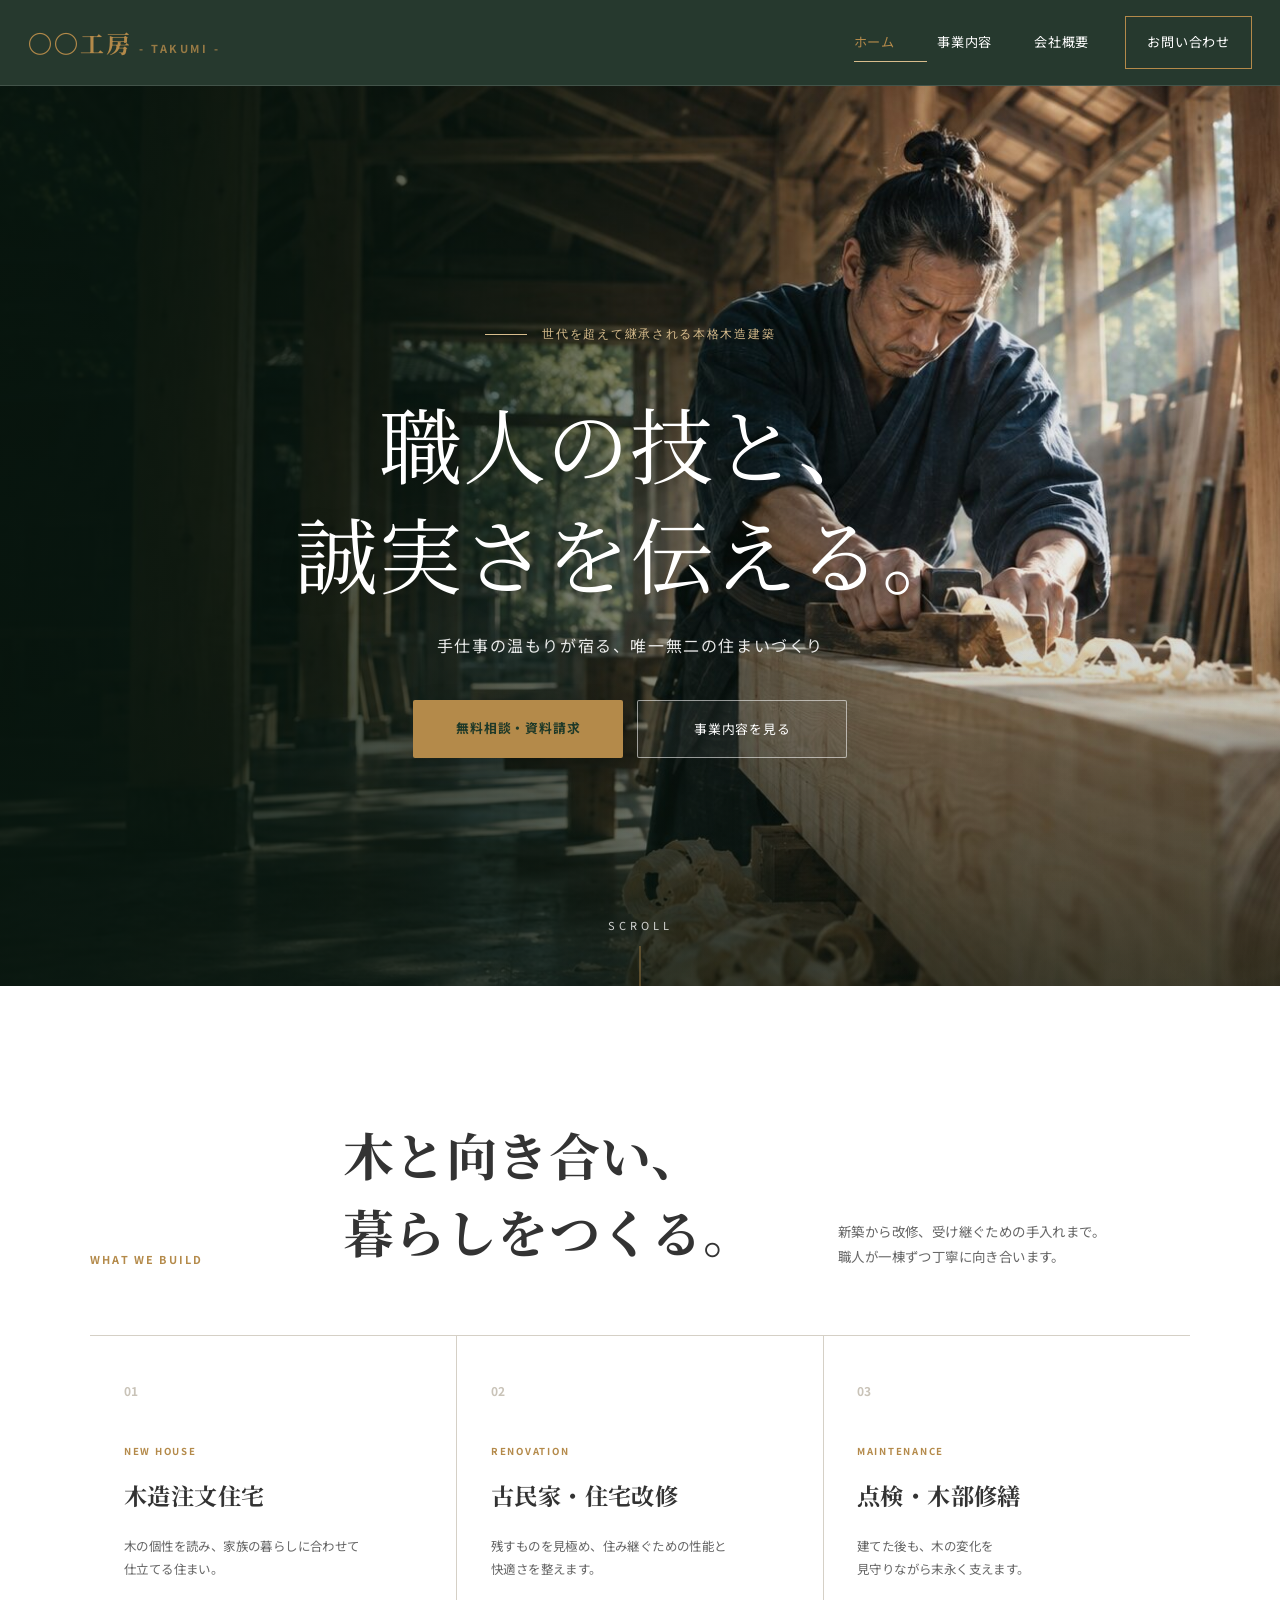
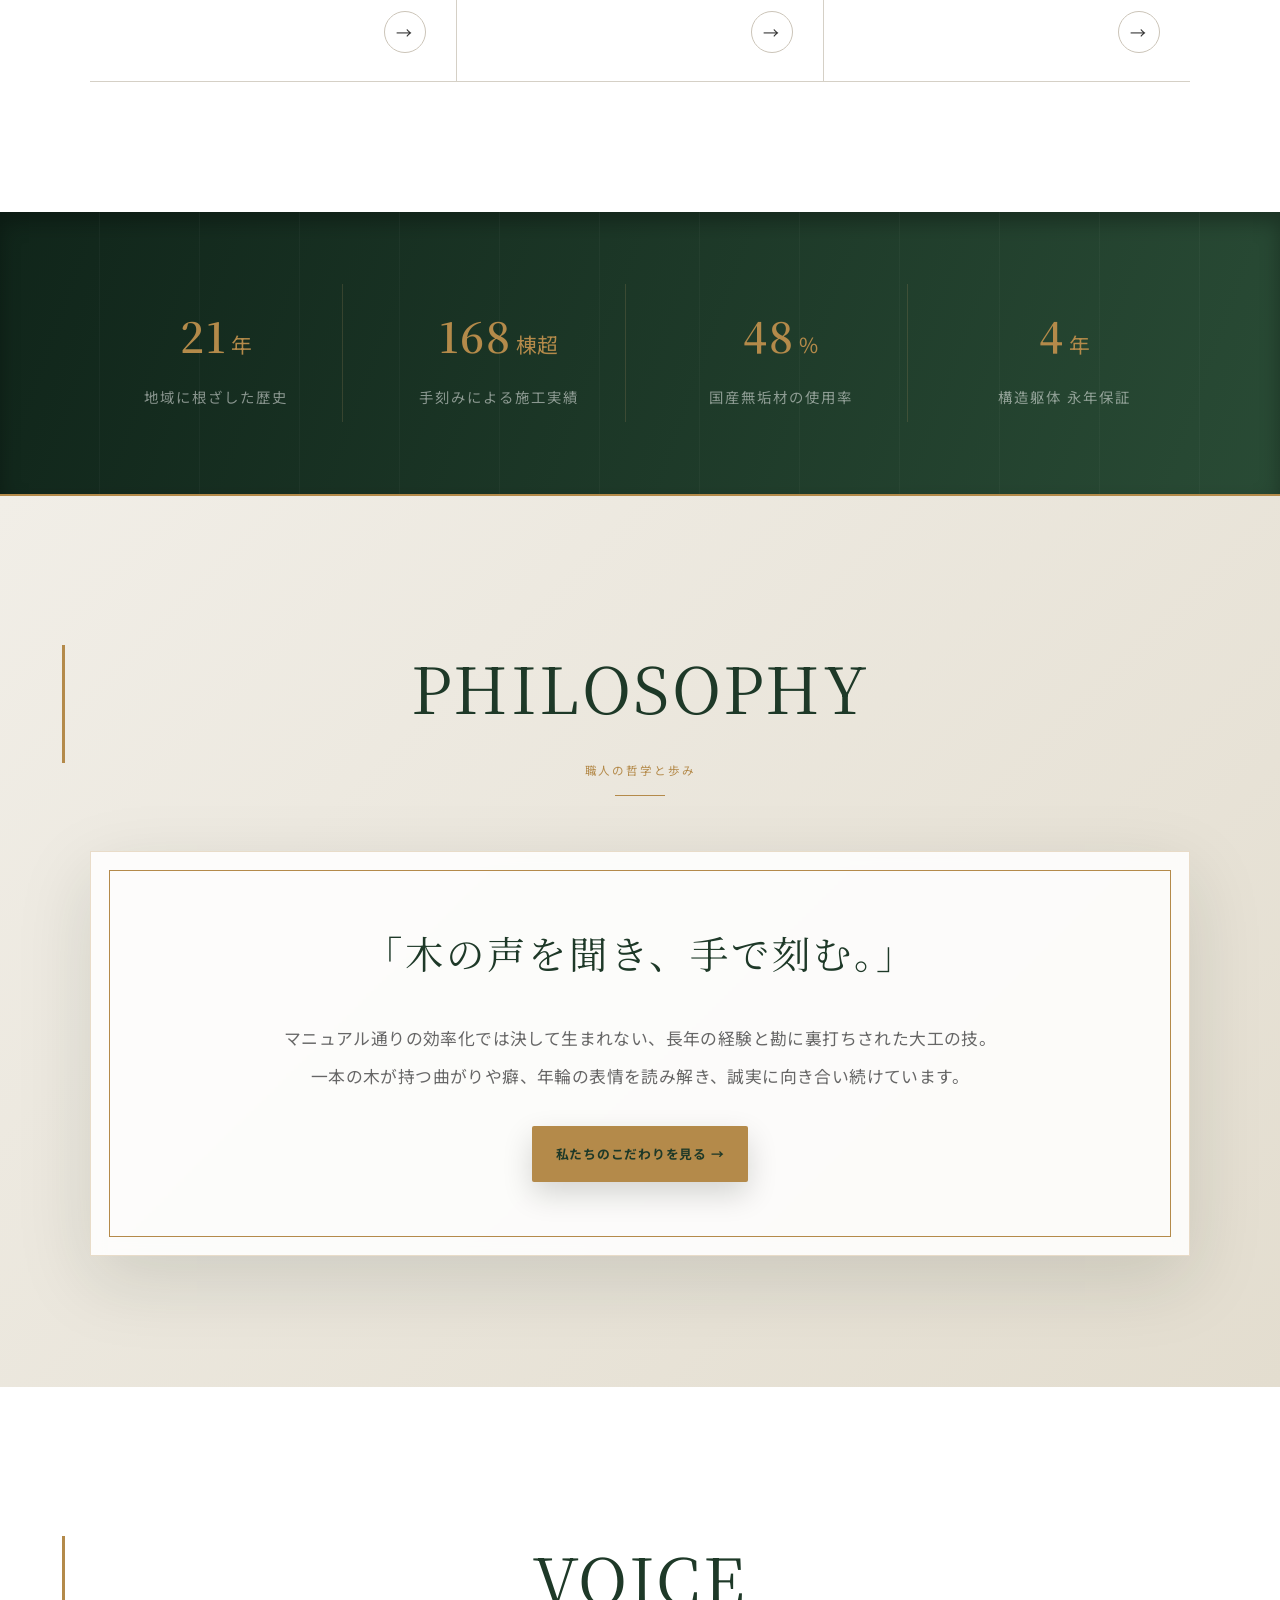
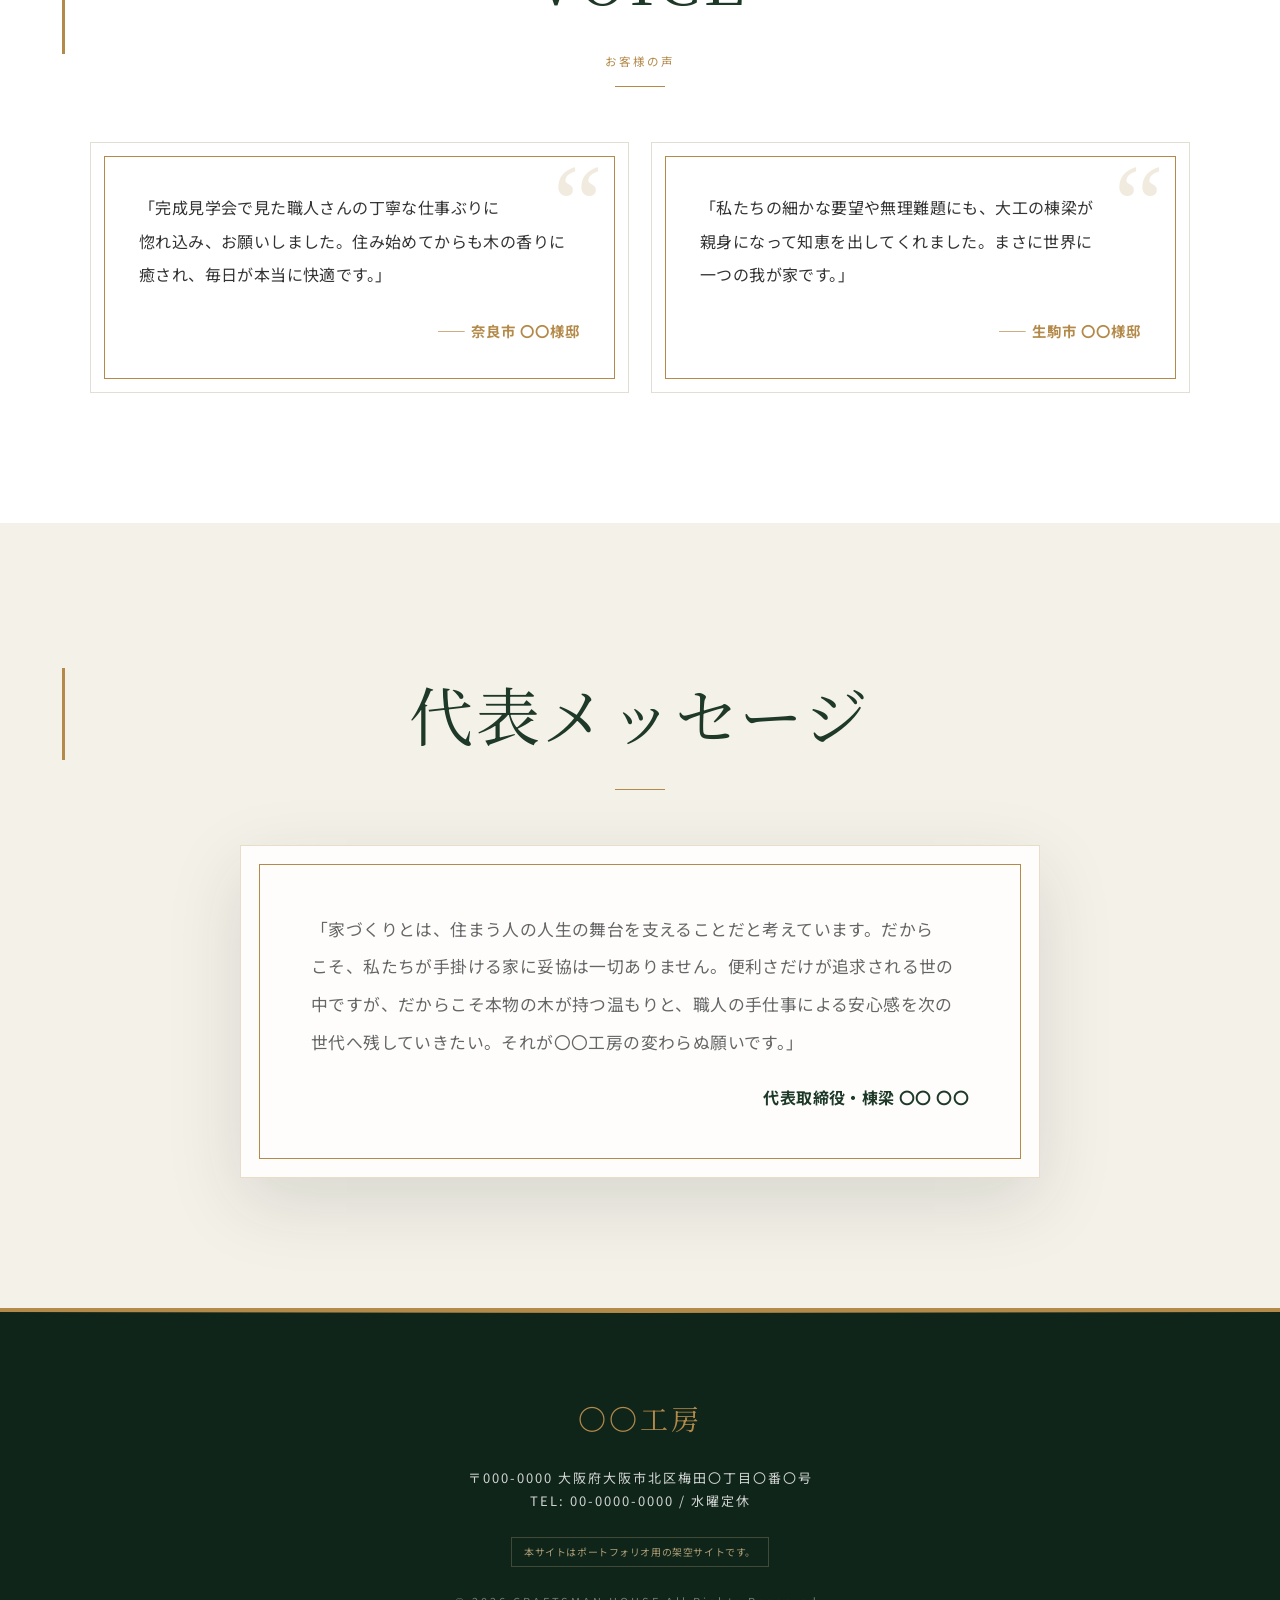
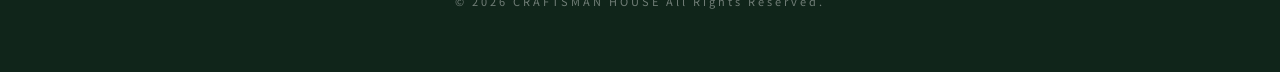
==== index.html @ 0b575779 "Replace fictional identity with sample placeholders" ====
<!DOCTYPE html>
<html lang="ja">
<head>
    <meta charset="UTF-8">
    <meta name="viewport" content="width=device-width, initial-scale=1.0">
    <meta name="description" content="奈良の木造建築・注文住宅。職人の手仕事と国産無垢材で、世代を超えて住み継ぐ家をつくります。">
    <title>〇〇工房 | 職人の技と誠実さを伝える本格木造建築</title>
    <link rel="preconnect" href="https://fonts.googleapis.com"><link rel="preconnect" href="https://fonts.gstatic.com" crossorigin><link href="https://fonts.googleapis.com/css2?family=Noto+Sans+JP:wght@400;500;600;700&family=Noto+Serif+JP:wght@500;600;700&display=swap" rel="stylesheet"><link rel="icon" href="favicon-craft.svg" type="image/svg+xml">
    <link rel="stylesheet" href="style.css">
<meta property="og:type" content="website"><meta property="og:title" content="〇〇工房 | 職人の技と誠実さを伝える本格木造建築"><meta property="og:description" content="木を読み、手で刻む。奈良の職人がつくる、世代を超えて住み継ぐ木の家。"><meta property="og:url" content="https://pan1535ipad.github.io/syokunin-sample1/"><meta property="og:image" content="https://pan1535ipad.github.io/syokunin-sample1/assets/craftsman-hero.jpg"><meta name="twitter:card" content="summary_large_image"></head>
<body>
    <div id="loader" class="loader-container">
        <div class="loader-content">
            <span class="loader-logo">〇〇工房</span>
            <div class="loader-bar"></div>
        </div>
    </div>

    <header id="header">
        <a href="index.html" class="logo">〇〇工房<span>- TAKUMI -</span></a>
        <nav class="nav-links" id="nav-links">
            <a href="index.html" class="active">ホーム</a>
            <a href="business.html" >事業内容</a>
            <a href="about.html" >会社概要</a>
            <a href="contact.html" class="btn-contact ">お問い合わせ</a>
        </nav>
        <div class="hamburger" id="hamburger"><span></span><span></span><span></span></div>
    </header>

    <main>
        <section class="hero" style="background-image: url('assets/craftsman-hero.jpg');">
            <div class="hero-overlay"></div>
            <div class="hero-text fade-in">
                <span class="hero-sub">世代を超えて継承される本格木造建築</span>
                <h1>職人の技と、<br>誠実さを伝える。</h1>
                <p>手仕事の温もりが宿る、唯一無二の住まいづくり</p>
                <div class="hero-btns">
                    <a href="contact.html" class="btn-primary">無料相談・資料請求</a>
                    <a href="business.html" class="btn-secondary">事業内容を見る</a>
                </div>
            </div>
            <div class="scroll-down"><span>SCROLL</span><div class="scroll-line"></div></div>
        </section>

        <section class="home-services"><div class="container"><div class="home-services-head fade-in"><p>WHAT WE BUILD</p><h2>木と向き合い、<br>暮らしをつくる。</h2><span>新築から改修、受け継ぐための手入れまで。<br>職人が一棟ずつ丁寧に向き合います。</span></div><div class="home-service-grid"><a href="business.html" class="home-service-card fade-in"><b>01</b><small>NEW HOUSE</small><h3>木造注文住宅</h3><p>木の個性を読み、家族の暮らしに合わせて仕立てる住まい。</p><i>→</i></a><a href="business.html" class="home-service-card fade-in"><b>02</b><small>RENOVATION</small><h3>古民家・住宅改修</h3><p><span class="sp-line">残すものを見極め、</span><span class="sp-line">住み継ぐための性能と快適さを整えます。</span></p><i>→</i></a><a href="business.html" class="home-service-card fade-in"><b>03</b><small>MAINTENANCE</small><h3>点検・木部修繕</h3><p>建てた後も、木の変化を見守りながら末永く支えます。</p><i>→</i></a></div></div></section>

        <section class="stats-section">
            <div class="container stats-grid">
                <div class="stat-item fade-in"><span class="stat-num" data-target="45">0</span><span class="stat-unit">年</span><span class="stat-label">地域に根ざした歴史</span></div>
                <div class="stat-item fade-in"><span class="stat-num" data-target="350">0</span><span class="stat-unit">棟超</span><span class="stat-label">手刻みによる施工実績</span></div>
                <div class="stat-item fade-in"><span class="stat-num" data-target="100">0</span><span class="stat-unit">%</span><span class="stat-label">国産無垢材の使用率</span></div>
                <div class="stat-item fade-in"><span class="stat-num" data-target="10">0</span><span class="stat-unit">年</span><span class="stat-label">構造躯体 永年保証</span></div>
            </div>
        </section>

        <section class="section philosophy-section">
            <div class="container">
                <h2 class="sec-title fade-in">PHILOSOPHY<span>職人の哲学と歩み</span></h2>
                <div class="philosophy-box fade-in">
                    <p class="philosophy-lead">「木の声を聞き、手で刻む。」</p>
                    <p class="philosophy-desc">マニュアル通りの効率化では決して生まれない、長年の経験と勘に裏打ちされた大工の技。<br>一本の木が持つ曲がりや癖、年輪の表情を読み解き、誠実に向き合い続けています。</p>
                    <div style="margin-top: 30px;"><a href="business.html" class="btn-primary" style="display:inline-block;">私たちのこだわりを見る →</a></div>
                </div>
            </div>
        </section>

        <section class="section voice-section">
            <div class="container">
                <h2 class="sec-title fade-in">VOICE<span>お客様の声</span></h2>
                <div class="voice-grid">
                    <div class="voice-card fade-in">
                        <p class="voice-text"><span class="sp-line">「完成見学会で見た職人さんの</span><span class="sp-line">丁寧な仕事ぶりに惚れ込み、</span><span class="sp-line">お願いしました。</span><span class="sp-line">住み始めてからも木の香りに癒され、</span><span class="sp-line">毎日が本当に快適です。」</span></p>
                        <p class="voice-author">―― 奈良市 〇〇様邸</p>
                    </div>
                    <div class="voice-card fade-in">
                        <p class="voice-text"><span class="sp-line">「私たちの細かな要望や無理難題にも、</span><span class="sp-line">大工の棟梁が親身になって</span><span class="sp-line">知恵を出してくれました。</span><span class="sp-line">まさに世界に一つの我が家です。」</span></p>
                        <p class="voice-author">―― 生駒市 〇〇様邸</p>
                    </div>
                </div>
            </div>
        </section>
        
        <section class="section" style="background: var(--bg-color);">
            <div class="container text-center fade-in">
                <h2 class="sec-title">代表メッセージ</h2>
                <div class="philosophy-box" style="max-width: 800px; margin: 0 auto; text-align: left;">
                    <p class="philosophy-desc" style="margin-bottom: 20px;">
                        「家づくりとは、住まう人の人生の舞台を支えることだと考えています。だからこそ、私たちが手掛ける家に妥協は一切ありません。便利さだけが追求される世の中ですが、だからこそ本物の木が持つ温もりと、職人の手仕事による安心感を次の世代へ残していきたい。それが〇〇工房の変わらぬ願いです。」
                    </p>
                    <p style="text-align: right; font-weight: bold; color: var(--primary-color);">代表取締役・棟梁 〇〇 〇〇</p>
                </div>
            </div>
        </section>
    </main>

    <div id="pageTop" class="page-top">▲</div>
    <footer>
        <div class="footer-content">
            <div class="footer-logo">〇〇工房</div>
            <p>〒000-0000 大阪府大阪市北区梅田〇丁目〇番〇号<br>TEL: 00-0000-0000 / 水曜定休</p>
            <p class="portfolio-note">本サイトはポートフォリオ用の架空サイトです。</p>
            <p class="copyright">&copy; 2026 CRAFTSMAN HOUSE All Rights Reserved.</p>
        </div>
    </footer>
    <script src="script.js"></script>
</body>
</html>
---- style.css ----
@charset "UTF-8";

:root {
    --primary-color: #233b2a;
    --primary-dark: #17271c;
    --accent-color: #b89762;
    --accent-light: #d4b581;
    --bg-color: #f6f4ee;
    --card-bg: #ffffff;
    --text-color: #333333;
    --gray-color: #666666;
    --sub-bg: #eae5dc;
    --transition-smooth: all 0.5s cubic-bezier(0.16, 1, 0.3, 1);
}

* { margin: 0; padding: 0; box-sizing: border-box; }
html { scroll-behavior: smooth; }

body {
    font-family: 'Hiragino Mincho ProN', 'Noto Serif JP', serif;
    background-color: var(--bg-color);
    color: var(--text-color);
    line-height: 1.9;
    letter-spacing: 0.05em;
    overflow-x: hidden;
}

body.no-loader #loader { display: none !important; }

img { max-width: 100%; height: auto; display: block; }
a { text-decoration: none; color: inherit; transition: var(--transition-smooth); }

/* ==========================================
   スクロールプログレスバー
========================================== */
.scroll-progress {
    position: fixed; top: 0; left: 0; height: 3px;
    background: linear-gradient(90deg, var(--accent-color), var(--accent-light));
    width: 0%; z-index: 99999; transition: width 0.1s linear;
}

/* ==========================================
   ローディング画面
========================================== */
.loader-container {
    position: fixed; inset: 0; background: var(--primary-color);
    z-index: 999999; display: flex; justify-content: center; align-items: center;
    transition: opacity 0.8s cubic-bezier(0.16, 1, 0.3, 1), visibility 0.8s;
}
.loader-container.loaded { opacity: 0; visibility: hidden; }
.loader-content { text-align: center; color: var(--accent-color); }
.loader-logo { font-size: 30px; letter-spacing: 8px; display: block; margin-bottom: 25px; text-shadow: 0 5px 15px rgba(0,0,0,0.3); }
.loader-bar { width: 180px; height: 2px; background: rgba(184, 151, 98, 0.2); position: relative; overflow: hidden; margin: 0 auto; }
.loader-bar::after {
    content: ''; position: absolute; inset: 0; background: var(--accent-color);
    animation: loadBar 1.2s infinite cubic-bezier(0.65, 0, 0.35, 1);
}
@keyframes loadBar {
    0% { transform: translateX(-100%); }
    100% { transform: translateX(100%); }
}

/* ==========================================
   フェードインアニメーション
========================================== */
.fade-in {
    opacity: 0; transform: translateY(40px);
    transition: opacity 1s cubic-bezier(0.16, 1, 0.3, 1), transform 1s cubic-bezier(0.16, 1, 0.3, 1);
    will-change: opacity, transform;
}
.fade-in.active { opacity: 1; transform: translateY(0); }

/* ==========================================
   ヘッダー・ナビゲーション
========================================== */
header {
    background: var(--primary-color); padding: 25px 50px;
    display: flex; justify-content: space-between; align-items: center;
    border-bottom: 1px solid rgba(184, 151, 98, 0.3); position: sticky; top: 0; z-index: 1000; transition: var(--transition-smooth);
}
header.scrolled {
    padding: 15px 50px; background: rgba(35, 59, 42, 0.95); backdrop-filter: blur(10px);
    border-bottom: 1px solid var(--accent-color); box-shadow: 0 10px 30px rgba(0,0,0,0.15);
}
.logo { font-size: 24px; color: var(--accent-color); letter-spacing: 4px; }
.logo span { font-size: 11px; margin-left: 6px; opacity: 0.8; letter-spacing: 2px; }
.nav-links { display: flex; gap: 30px; align-items: center; }
.nav-links a { color: #ffffff; font-size: 13px; letter-spacing: 2px; position: relative; padding: 5px 0; }
.nav-links a::after {
    content: ''; position: absolute; bottom: 0; left: 0; width: 0; height: 1px;
    background: var(--accent-color); transition: width 0.3s cubic-bezier(0.16, 1, 0.3, 1);
}
.nav-links a:hover::after, .nav-links a.active::after { width: 100%; }
.nav-links a:hover, .nav-links a.active { color: var(--accent-color); }
.btn-contact { border: 1px solid var(--accent-color) !important; padding: 10px 22px !important; transition: var(--transition-smooth) !important; }
.btn-contact::after { display: none !important; }
.btn-contact:hover { background: var(--accent-color) !important; color: var(--primary-color) !important; box-shadow: 0 5px 20px rgba(184, 151, 98, 0.3); }

.hamburger { display: none; cursor: pointer; flex-direction: column; gap: 6px; width: 32px; z-index: 1001; }
.hamburger span { display: block; width: 100%; height: 2px; background-color: var(--accent-color); transition: var(--transition-smooth); }

/* ==========================================
   ヒーローセクション
========================================== */
.hero {
    height: 85vh; min-height: 600px; position: relative; display: flex; align-items: center; justify-content: center; text-align: center; overflow: hidden;
}
.hero-overlay { position: absolute; inset: 0; background: linear-gradient(180deg, rgba(35,59,42,0.4) 0%, rgba(23,39,28,0.85) 100%); }
.hero-text { position: relative; z-index: 1; color: #ffffff; padding: 0 20px; max-width: 900px; }
.hero-sub { font-size: 1rem; letter-spacing: 4px; color: var(--accent-color); display: block; margin-bottom: 20px; font-family: sans-serif; text-transform: uppercase; }
.hero-text h1 { font-size: 3.6rem; font-weight: normal; letter-spacing: 6px; margin-bottom: 25px; text-shadow: 0 4px 20px rgba(0,0,0,0.5); line-height: 1.3; }
.hero-text p { font-size: 1.2rem; letter-spacing: 3px; opacity: 0.9; margin-bottom: 40px; }
.hero-btns { display: flex; gap: 25px; justify-content: center; }

.btn-primary, .btn-secondary { padding: 14px 32px; font-size: 14px; letter-spacing: 2px; transition: var(--transition-smooth); border-radius: 2px; position: relative; overflow: hidden; }
.btn-primary { background: var(--accent-color); color: var(--primary-color); font-weight: bold; box-shadow: 0 4px 15px rgba(0,0,0,0.2); }
.btn-primary:hover { background: var(--accent-light); transform: translateY(-3px); box-shadow: 0 8px 25px rgba(184, 151, 98, 0.4); }
.btn-secondary { border: 1px solid #ffffff; color: #ffffff; background: rgba(255,255,255,0.05); backdrop-filter: blur(5px); }
.btn-secondary:hover { background: #ffffff; color: var(--primary-color); transform: translateY(-3px); box-shadow: 0 8px 25px rgba(255,255,255,0.2); }

.scroll-down { position: absolute; bottom: 30px; left: 50%; transform: translateX(-50%); color: #fff; font-size: 11px; letter-spacing: 4px; display: flex; flex-direction: column; align-items: center; gap: 10px; z-index: 2; opacity: 0.8; }
.scroll-line { width: 1px; height: 40px; background: var(--accent-color); animation: scrollLine 2s infinite cubic-bezier(0.65, 0, 0.35, 1); }
@keyframes scrollLine { 0% { transform: scaleY(0); transform-origin: top; } 50% { transform: scaleY(1); transform-origin: top; } 50.1% { transform: scaleY(1); transform-origin: bottom; } 100% { transform: scaleY(0); transform-origin: bottom; } }

/* ==========================================
   サブページヒーロー
========================================== */
.sub-hero { height: 40vh; min-height: 280px; position: relative; display: flex; align-items: center; justify-content: center; text-align: center; }
.sub-hero::after { content: ''; position: absolute; inset: 0; background: rgba(23, 39, 28, 0.8); }
.sub-hero-content { position: relative; z-index: 1; color: #fff; }
.sub-hero-content h1 { font-size: 2.8rem; font-weight: normal; letter-spacing: 4px; margin-bottom: 12px; }
.sub-hero-content p { font-size: 0.95rem; letter-spacing: 5px; color: var(--accent-color); font-family: sans-serif; text-transform: uppercase; }

/* ==========================================
   統計・実績カウンター
========================================== */
.stats-section { background: var(--primary-dark); color: #ffffff; padding: 50px 20px; border-bottom: 2px solid var(--accent-color); box-shadow: inset 0 10px 20px rgba(0,0,0,0.3); }
.stats-grid { display: grid; grid-template-columns: repeat(4, 1fr); text-align: center; gap: 30px; max-width: 1200px; margin: 0 auto; }
.stat-item { padding: 10px; border-right: 1px solid rgba(184, 151, 98, 0.2); }
.stat-item:last-child { border-right: none; }
.stat-num { font-size: 2.6rem; color: var(--accent-color); font-weight: bold; letter-spacing: 2px; display: inline-block; }
.stat-unit { font-size: 1.3rem; color: var(--accent-color); margin-left: 4px; }
.stat-label { display: block; font-size: 0.9rem; letter-spacing: 2px; opacity: 0.8; margin-top: 8px; }

/* ==========================================
   共通セクションデザイン
========================================== */
.section { padding: 120px 20px; }
.container { max-width: 1100px; margin: 0 auto; }
.sec-title { text-align: center; font-size: 2.4rem; color: var(--primary-color); font-weight: normal; letter-spacing: 5px; margin-bottom: 60px; position: relative; }
.sec-title::after { content: ''; position: absolute; bottom: -15px; left: 50%; transform: translateX(-50%); width: 50px; height: 1px; background: var(--accent-color); }
.sec-title span { display: block; font-size: 0.95rem; color: var(--accent-color); margin-top: 10px; font-family: sans-serif; letter-spacing: 3px; text-transform: uppercase; }

/* ==========================================
   哲学・こだわりセクション
========================================== */
.philosophy-section { background-color: var(--bg-color); text-align: center; }
.philosophy-box { background: var(--card-bg); padding: 70px 50px; outline: 1px solid var(--accent-color); outline-offset: -20px; box-shadow: 0 20px 50px rgba(0,0,0,0.05); position: relative; transition: var(--transition-smooth); }
.philosophy-box:hover { box-shadow: 0 30px 60px rgba(35,59,42,0.08); }
.philosophy-lead { font-size: 1.7rem; color: var(--primary-color); margin-bottom: 30px; letter-spacing: 3px; }
.philosophy-desc { color: var(--gray-color); font-size: 1.05rem; max-width: 750px; margin: 0 auto; line-height: 2; }

/* カードグリッド（こだわり・選ばれる理由） */
.craft-section { background-color: var(--sub-bg); }
.craft-grid { display: grid; grid-template-columns: repeat(3, 1fr); gap: 40px; }
.craft-card { background: var(--card-bg); outline: 1px solid var(--accent-color); outline-offset: -12px; display: flex; flex-direction: column; transition: var(--transition-smooth); box-shadow: 0 10px 30px rgba(0,0,0,0.03); }
.craft-card:hover { transform: translateY(-8px); box-shadow: 0 20px 40px rgba(35,59,42,0.12); }
.craft-card img { width: 100%; height: 200px; object-fit: cover; transition: transform 0.8s cubic-bezier(0.16, 1, 0.3, 1); }
.craft-card:hover img { transform: scale(1.05); }
.craft-card-content { padding: 30px; }
.craft-card h3 { color: var(--primary-color); font-size: 1.2rem; font-weight: normal; letter-spacing: 2px; margin-bottom: 15px; border-bottom: 1px solid rgba(184, 151, 98, 0.4); padding-bottom: 10px; }
.craft-card p { color: var(--gray-color); font-size: 0.95rem; }

/* タブ切り替えシステム */
.tab-buttons { display: flex; justify-content: center; gap: 20px; margin-bottom: 50px; }
.tab-btn { background: var(--card-bg); border: 1px solid var(--accent-color); padding: 14px 30px; font-family: inherit; font-size: 1rem; color: var(--primary-color); cursor: pointer; transition: var(--transition-smooth); letter-spacing: 2px; }
.tab-btn.active, .tab-btn:hover { background: var(--primary-color); color: var(--accent-color); box-shadow: 0 5px 20px rgba(35,59,42,0.2); }
.tab-content-container { background: var(--card-bg); outline: 1px solid var(--accent-color); outline-offset: -15px; padding: 60px; box-shadow: 0 20px 40px rgba(0,0,0,0.04); }
.tab-panel { display: none; opacity: 0; transform: translateY(15px); transition: var(--transition-smooth); }
.tab-panel.active { display: block; opacity: 1; transform: translateY(0); }
.tab-panel-grid { display: flex; align-items: center; gap: 50px; }
.tab-panel-grid img { width: 45%; height: 320px; object-fit: cover; box-shadow: 10px 10px 0px var(--accent-color); }
.tab-panel-text { flex: 1; }
.tab-panel-text h3 { font-size: 1.5rem; color: var(--primary-color); font-weight: normal; margin-bottom: 20px; letter-spacing: 2px; border-bottom: 1px solid var(--accent-color); padding-bottom: 10px; }
.tab-panel-text p { color: var(--gray-color); font-size: 1rem; line-height: 2; }

/* ==========================================
   施工事例（ギャラリー・フィルター）
========================================== */
.gallery-section { background-color: var(--bg-color); }
.filter-buttons { display: flex; justify-content: center; gap: 15px; margin-bottom: 50px; }
.filter-btn { background: var(--card-bg); border: 1px solid var(--accent-color); padding: 10px 25px; font-family: inherit; font-size: 0.95rem; color: var(--primary-color); cursor: pointer; transition: var(--transition-smooth); letter-spacing: 1px; }
.filter-btn.active, .filter-btn:hover { background: var(--primary-color); color: var(--accent-color); }
.gallery-grid { display: grid; grid-template-columns: repeat(3, 1fr); gap: 35px; }
.gallery-item { background: var(--card-bg); box-shadow: 0 10px 30px rgba(0,0,0,0.04); overflow: hidden; border: 1px solid #e5e0d8; transition: var(--transition-smooth); }
.gallery-item.hide { display: none; }
.gallery-item:hover { transform: translateY(-8px); box-shadow: 0 20px 40px rgba(0,0,0,0.1); }
.gallery-item img { width: 100%; height: 220px; object-fit: cover; transition: transform 0.8s cubic-bezier(0.16, 1, 0.3, 1); cursor: pointer; }
.gallery-item:hover img { transform: scale(1.08); }
.gallery-info { padding: 25px; }
.gallery-info .tag { display: inline-block; font-size: 0.75rem; background: var(--primary-color); color: var(--accent-color); padding: 4px 12px; margin-bottom: 12px; letter-spacing: 2px; }
.gallery-info h3 { font-size: 1.15rem; color: var(--primary-color); margin-bottom: 10px; font-weight: normal; letter-spacing: 1px; }
.gallery-info p { font-size: 0.9rem; color: var(--gray-color); }

/* ライトボックス・モーダル */
.lightbox-modal { display: none; position: fixed; z-index: 999999; inset: 0; background: rgba(15, 25, 18, 0.92); backdrop-filter: blur(8px); justify-content: center; align-items: center; }
.lightbox-modal.active { display: flex; }
.lightbox-img { max-width: 85%; max-height: 85vh; border: 3px solid var(--accent-color); box-shadow: 0 0 40px rgba(0,0,0,0.6); animation: zoomIn 0.5s cubic-bezier(0.16, 1, 0.3, 1); }
@keyframes zoomIn { from { transform: scale(0.9); opacity: 0; } to { transform: scale(1); opacity: 1; } }
.lightbox-close { position: absolute; top: 35px; right: 45px; color: #fff; font-size: 45px; cursor: pointer; font-family: sans-serif; transition: var(--transition-smooth); }
.lightbox-close:hover { color: var(--accent-color); transform: rotate(90deg); }

/* ==========================================
   お客様の声
========================================== */
.voice-section { background-color: var(--sub-bg); }
.voice-grid { display: grid; grid-template-columns: repeat(2, 1fr); gap: 40px; }
.voice-card { background: var(--card-bg); padding: 50px; outline: 1px solid var(--accent-color); outline-offset: -15px; box-shadow: 0 15px 35px rgba(0,0,0,0.03); transition: var(--transition-smooth); }
.voice-card:hover { transform: translateY(-5px); box-shadow: 0 25px 50px rgba(35,59,42,0.08); }
.voice-text { font-size: 1rem; color: var(--text-color); margin-bottom: 25px; line-height: 2; }
.voice-author { text-align: right; font-size: 0.9rem; color: var(--primary-color); font-weight: bold; letter-spacing: 1px; }

/* ==========================================
   お問い合わせフォーム
========================================== */
.contact-section { background-color: var(--bg-color); }
.contact-box { background: var(--card-bg); padding: 70px 50px; outline: 1px solid var(--accent-color); outline-offset: -18px; text-align: left; max-width: 800px; margin: 0 auto; box-shadow: 0 20px 50px rgba(0,0,0,0.05); }
.contact-box > p { color: var(--gray-color); margin-bottom: 35px; text-align: center; }
.contact-tel { text-align: center; background: var(--sub-bg); padding: 25px; margin-bottom: 45px; border-left: 4px solid var(--accent-color); }
.contact-tel span { display: block; font-size: 0.85rem; color: var(--gray-color); margin-bottom: 8px; letter-spacing: 1px; }
.contact-tel a { font-size: 2.2rem; font-family: sans-serif; letter-spacing: 3px; font-weight: bold; color: var(--primary-color); }

.contact-form .form-group { margin-bottom: 25px; }
.contact-form label { display: block; font-size: 0.95rem; color: var(--primary-color); margin-bottom: 8px; letter-spacing: 1px; }
.required { font-size: 0.75rem; background: #a94442; color: #fff; padding: 2px 8px; border-radius: 3px; margin-left: 6px; vertical-align: middle; }
.contact-form input, .contact-form select, .contact-form textarea { width: 100%; padding: 14px 18px; border: 1px solid #dcd6cd; background: #fcfcfc; font-family: inherit; font-size: 1rem; transition: var(--transition-smooth); }
.contact-form input:focus, .contact-form select:focus, .contact-form textarea:focus { outline: none; border-color: var(--accent-color); background: #ffffff; box-shadow: 0 0 10px rgba(184, 151, 98, 0.2); }

.btn-submit { display: block; width: 100%; padding: 16px; background: var(--primary-color); color: #ffffff; border: none; font-family: inherit; font-size: 1.05rem; letter-spacing: 3px; cursor: pointer; transition: var(--transition-smooth); margin-top: 10px; box-shadow: 0 5px 15px rgba(0,0,0,0.1); }
.btn-submit:hover { background: var(--accent-color); color: var(--primary-color); transform: translateY(-3px); box-shadow: 0 10px 25px rgba(184, 151, 98, 0.4); }

/* ==========================================
   ページトップボタン・フッター
========================================== */
.page-top { position: fixed; bottom: 35px; right: 35px; width: 50px; height: 50px; background: var(--primary-color); color: var(--accent-color); border: 1px solid var(--accent-color); display: flex; justify-content: center; align-items: center; cursor: pointer; z-index: 999; opacity: 0; visibility: hidden; transition: var(--transition-smooth); box-shadow: 0 5px 20px rgba(0,0,0,0.2); }
.page-top.active { opacity: 1; visibility: visible; }
.page-top:hover { background: var(--accent-color); color: var(--primary-color); transform: translateY(-5px); }

footer { background: var(--primary-color); color: #ffffff; text-align: center; padding: 60px 20px; border-top: 4px solid var(--accent-color); letter-spacing: 2px; font-size: 13px; }
.footer-logo { font-size: 22px; color: var(--accent-color); margin-bottom: 20px; letter-spacing: 4px; }
footer p { opacity: 0.8; line-height: 1.8; }
.copyright { margin-top: 25px; font-size: 11px; opacity: 0.4; letter-spacing: 3px; }

/* ==========================================
   レスポンシブ対応
========================================== */
@media (max-width: 900px) {
    .craft-grid, .gallery-grid, .stats-grid, .voice-grid { grid-template-columns: 1fr; }
    .stats-grid { gap: 20px; }
    .stat-item { border-right: none; border-bottom: 1px solid rgba(184, 151, 98, 0.2); padding-bottom: 15px; }
    .stat-item:last-child { border-bottom: none; }
    .tab-panel-grid { flex-direction: column; }
    .tab-panel-grid img { width: 100%; height: 220px; box-shadow: 5px 5px 0px var(--accent-color); }
    .tab-buttons { flex-direction: column; }
}

@media (max-width: 768px) {
    header { padding: 15px 20px; }
    .hamburger { display: flex; }
    .hamburger.active span:nth-child(1) { transform: translateY(8px) rotate(45deg); }
    .hamburger.active span:nth-child(2) { opacity: 0; }
    .hamburger.active span:nth-child(3) { transform: translateY(-8px) rotate(-45deg); }
    .nav-links { display: none; flex-direction: column; position: absolute; top: 100%; left: 0; right: 0; background: var(--primary-color); padding: 40px 20px; text-align: center; border-bottom: 2px solid var(--accent-color); box-shadow: 0 20px 30px rgba(0,0,0,0.2); }
    .nav-links.active { display: flex; }
    .hero-text h1 { font-size: 2.3rem; letter-spacing: 3px; }
    .section { padding: 80px 20px; }
    .philosophy-box, .contact-box, .tab-content-container, .voice-card { padding: 35px 20px; outline-offset: -10px; }
    .contact-tel a { font-size: 1.6rem; }
}


/* =========================================
   ChatGPT refinement layer
   Original Gemini styles are preserved above.
   ========================================= */
:root{--primary-color:#1e3928;--primary-dark:#10251a;--accent-color:#b48a4a;--accent-light:#d8bd8d;--bg-color:#f4f1e9;--sub-bg:#e8e1d5;--shadow:0 24px 70px rgba(20,35,24,.13)}
body{font-family:"Noto Sans JP",sans-serif;letter-spacing:.025em}h1,h2,h3,.logo,.footer-logo,.philosophy-lead{font-family:"Noto Serif JP",serif}body:before{content:"";position:fixed;z-index:9999;left:0;top:0;height:3px;width:var(--scroll-progress,0);background:linear-gradient(90deg,var(--accent-color),var(--accent-light));pointer-events:none}
#header{height:86px;padding:0 max(28px,calc((100% - 1280px)/2));background:rgba(16,37,26,.9);backdrop-filter:blur(12px);border-bottom:1px solid rgba(255,255,255,.13);transition:.35s}#header.scrolled{height:72px;background:rgba(16,37,26,.97);box-shadow:0 12px 35px rgba(0,0,0,.16)}.logo{font-weight:700;letter-spacing:.09em}.logo span{font-family:"Noto Sans JP";letter-spacing:.24em}.nav-links{gap:10px}.nav-links>a{padding:12px 16px;font-size:.82rem;letter-spacing:.06em}.nav-links>a:not(.btn-contact):after{content:"";position:absolute;left:16px;right:16px;bottom:5px;height:1px;background:var(--accent-light);transform:scaleX(0);transform-origin:left;transition:.3s}.nav-links>a:hover:after,.nav-links>a.active:after{transform:scaleX(1)}.btn-contact{margin-left:10px!important;padding:13px 21px!important;border:1px solid var(--accent-light);background:transparent!important}.btn-contact:hover{color:var(--primary-dark)!important;background:var(--accent-light)!important}
.hero{min-height:720px;height:100svh!important;background-position:center!important;background-size:cover!important;background-attachment:scroll!important}.hero-overlay{background:linear-gradient(90deg,rgba(8,22,14,.86) 0%,rgba(8,22,14,.58) 42%,rgba(8,22,14,.08) 72%),linear-gradient(0deg,rgba(8,22,14,.5),transparent 45%)}.hero-text{max-width:1280px;padding-left:0}.hero-sub{display:inline-flex;align-items:center;gap:15px;color:var(--accent-light);font-size:.76rem;letter-spacing:.14em}.hero-sub:before{content:"";width:42px;height:1px;background:var(--accent-light)}.hero h1{margin:22px 0;font-size:clamp(3rem,6.5vw,6.4rem);line-height:1.32;letter-spacing:.01em;text-shadow:0 4px 24px rgba(0,0,0,.18)}.hero-text>p{font-size:1rem;letter-spacing:.1em}.hero-btns{display:flex;gap:14px;margin-top:38px}.btn-primary,.btn-secondary{position:relative;overflow:hidden;min-width:210px;padding:16px 24px!important;text-align:center;font-size:.8rem;letter-spacing:.06em}.btn-primary{box-shadow:0 12px 30px rgba(0,0,0,.16)}.btn-primary:hover{transform:translateY(-3px)}.btn-secondary{border-color:rgba(255,255,255,.55)!important}.scroll-down{right:max(25px,calc((100% - 1280px)/2));bottom:0}
.home-services{padding:130px 0;background:#fff}.home-services-head{display:grid;grid-template-columns:.45fr 1fr .8fr;gap:55px;align-items:end;margin-bottom:65px}.home-services-head>p{margin:0;color:var(--accent-color);font-size:.68rem;font-weight:700;letter-spacing:.2em}.home-services-head h2{margin:0;font-size:clamp(2.2rem,4vw,3.9rem);line-height:1.5}.home-services-head>span{color:var(--gray-color);font-size:.84rem}.home-service-grid{display:grid;grid-template-columns:repeat(3,1fr);border-top:1px solid #d5d0c6;border-bottom:1px solid #d5d0c6}.home-service-card{position:relative;min-height:345px;padding:38px 34px;border-right:1px solid #d5d0c6;transition:.4s}.home-service-card:last-child{border:0}.home-service-card>b{color:#c9c3b8;font-size:.75rem}.home-service-card small{display:block;margin-top:38px;color:var(--accent-color);font-size:.6rem;font-weight:700;letter-spacing:.18em}.home-service-card h3{margin:12px 0 18px;font-size:1.45rem}.home-service-card p{color:var(--gray-color);font-size:.78rem}.home-service-card i{position:absolute;right:30px;bottom:28px;width:42px;height:42px;display:grid;place-items:center;border:1px solid #cbc4b8;border-radius:50%;font-style:normal;transition:.3s}.home-service-card:hover{color:#fff;background:var(--primary-color);transform:translateY(-8px);box-shadow:var(--shadow)}.home-service-card:hover p,.home-service-card:hover small{color:#d7ddd8}.home-service-card:hover i{color:var(--primary-color);background:var(--accent-light);border-color:var(--accent-light)}
.stats-section{position:relative;padding:72px 0;background:linear-gradient(110deg,var(--primary-dark),#294b35)}.stats-section:after{content:"";position:absolute;inset:0;opacity:.06;background:repeating-linear-gradient(90deg,transparent 0 99px,#fff 100px)}.stats-grid{position:relative;z-index:1}.stat-item{padding:12px 25px}.stat-num{font-family:"Noto Serif JP";font-weight:600}.stat-label{color:rgba(255,255,255,.62)}
.section{padding-top:130px;padding-bottom:130px}.sec-title{position:relative;margin-bottom:70px;font-size:clamp(2.4rem,5vw,4.5rem);letter-spacing:.04em}.sec-title:before{content:"";position:absolute;left:-28px;top:12%;width:3px;height:76%;background:var(--accent-color)}.sec-title span{margin-top:12px;font-family:"Noto Sans JP";font-size:.72rem;letter-spacing:.16em}.philosophy-section{background:linear-gradient(135deg,#f1eee7,#e3ddcf)}.philosophy-box{padding:65px 70px!important;border:1px solid rgba(180,138,74,.28);box-shadow:var(--shadow);background:rgba(255,255,255,.86)!important;backdrop-filter:blur(7px)}.philosophy-lead{font-size:clamp(1.8rem,3vw,2.65rem)!important;color:var(--primary-color)}.philosophy-desc{line-height:2.25}.voice-section{background:#fff}.voice-grid{gap:22px}.voice-card{position:relative;padding:48px!important;border:1px solid #e2ded6!important;box-shadow:none!important;transition:.35s}.voice-card:before{content:"“";position:absolute;right:25px;top:5px;color:rgba(180,138,74,.18);font-family:serif;font-size:7rem;line-height:1}.voice-card:hover{transform:translateY(-7px);box-shadow:var(--shadow)!important}.voice-text{position:relative;line-height:2.1}.voice-author{color:var(--accent-color)!important}.craft-card,.gallery-item,.contact-form,.company-table{border-radius:0!important}.craft-card{border:1px solid #ded8cd!important;box-shadow:none!important}.craft-card:hover{box-shadow:var(--shadow)!important}.craft-card img{transition:transform .7s}.craft-card:hover img{transform:scale(1.05)}.gallery-grid{gap:12px!important}.gallery-item{overflow:hidden}.gallery-item img{transition:filter .4s,transform .6s}.gallery-item:hover img{transform:scale(1.04);filter:saturate(.8) contrast(1.05)}.sub-hero{min-height:460px!important;background-attachment:scroll!important}.sub-hero .hero-overlay{background:linear-gradient(90deg,rgba(8,22,14,.84),rgba(8,22,14,.3))}.sub-hero h1{font-size:clamp(2.7rem,5vw,5rem)!important}.contact-form{padding:60px!important;border:1px solid #ddd6ca;box-shadow:var(--shadow)!important}.form-group input,.form-group textarea,.form-group select{border:0!important;border-bottom:1px solid #bbb1a2!important;border-radius:0!important;background:#faf9f6!important}.form-group input:focus,.form-group textarea:focus,.form-group select:focus{border-color:var(--accent-color)!important;box-shadow:0 3px 0 rgba(180,138,74,.16)!important}.page-top{right:25px;bottom:25px;width:50px;height:50px;border-radius:50%;color:#fff;background:var(--primary-color);box-shadow:0 8px 25px rgba(0,0,0,.18)}
footer{position:relative;padding-top:80px!important;background:var(--primary-dark)!important}footer:before{content:"";position:absolute;left:0;right:0;top:0;height:1px;background:linear-gradient(90deg,transparent,var(--accent-color),transparent)}.footer-logo{font-size:1.75rem!important;letter-spacing:.1em}.portfolio-note{display:inline-block;margin:25px 0 0!important;padding:5px 12px;border:1px solid rgba(216,189,141,.3);color:var(--accent-light)!important;font-size:.62rem!important;letter-spacing:.06em}
.fade-in{transform:translateY(30px)}.fade-in.visible{transform:none}
@media(max-width:900px){#header{height:72px;padding:0 20px}.nav-links{top:72px!important;background:rgba(16,37,26,.99)!important}.hero{min-height:700px;background-position:65% center!important}.hero-text{padding:0 25px!important}.hero h1{font-size:clamp(2.7rem,11vw,4.8rem)}.home-services-head{grid-template-columns:1fr;gap:20px}.home-service-grid{grid-template-columns:1fr}.home-service-card{min-height:auto;padding:32px 25px 75px;border-right:0;border-bottom:1px solid #d5d0c6}.home-service-card:last-child{border-bottom:0}.home-service-card small{margin-top:22px}.section{padding-top:90px;padding-bottom:90px}.philosophy-box{padding:42px 30px!important}.voice-grid{grid-template-columns:1fr!important}.contact-form{padding:38px 24px!important}.sub-hero{min-height:390px!important}.sub-hero[style]{background-position:center!important}}
@media(max-width:560px){.hero{background-position:68% center!important}.hero-overlay{background:linear-gradient(90deg,rgba(8,22,14,.87),rgba(8,22,14,.42))}.hero-text{justify-content:center!important}.hero-sub{font-size:.65rem}.hero h1{font-size:2.75rem}.hero-text>p{font-size:.8rem}.hero-btns{width:100%;flex-direction:column}.btn-primary,.btn-secondary{width:100%;min-width:0}.home-services{padding:85px 0}.home-services-head h2{font-size:2.35rem}.stats-grid{grid-template-columns:1fr 1fr!important}.stat-item{padding:25px 10px}.stat-num{font-size:2.5rem!important}.sec-title{margin-bottom:45px;font-size:2.6rem}.sec-title:before{left:-15px}.philosophy-box{padding:35px 22px!important}.voice-card{padding:35px 25px!important}.craft-grid{grid-template-columns:1fr!important}.gallery-grid{grid-template-columns:1fr!important}.sub-hero{min-height:350px!important}.contact-form{padding:32px 18px!important}}
@media(prefers-reduced-motion:reduce){html{scroll-behavior:auto}.fade-in{opacity:1!important;transform:none!important;transition:none!important}.home-service-card,.voice-card{transition:none}}


/* Shared finishing details */
.fade-in.active{opacity:1;transform:none}
.craft-404{min-height:100vh;padding:130px 25px 80px;display:grid;place-items:center;text-align:center;color:#fff;background:linear-gradient(90deg,rgba(8,22,14,.9),rgba(8,22,14,.4)),url("assets/craftsman-hero.jpg") 68% center/cover}
.craft-404>div{max-width:760px}.craft-404 small{color:var(--accent-light);font-size:.65rem;font-weight:700;letter-spacing:.22em}.craft-404 strong{display:block;color:rgba(255,255,255,.13);font-family:"Noto Serif JP";font-size:clamp(9rem,26vw,18rem);line-height:.85}.craft-404 h1{margin:25px 0;font-size:clamp(2rem,4vw,3.5rem);line-height:1.55}.craft-404 p{color:rgba(255,255,255,.7);font-size:.8rem}.craft-404 a{display:inline-block;margin-top:30px;padding:16px 28px;color:var(--primary-dark);background:var(--accent-light);font-size:.78rem;font-weight:700}
@media(max-width:560px){.craft-404{background-position:70% center}.craft-404 strong{font-size:9rem}}


/* Japanese responsive typography */
h1,h2,h3{text-wrap:balance;line-break:strict}p,li,dt,dd,figcaption{text-wrap:pretty;line-break:strict}@supports (word-break:auto-phrase){h1,h2,h3,p,li,dt,dd,figcaption{word-break:auto-phrase}}.sp-line{display:inline}@media(max-width:768px){.sp-line{display:block}}
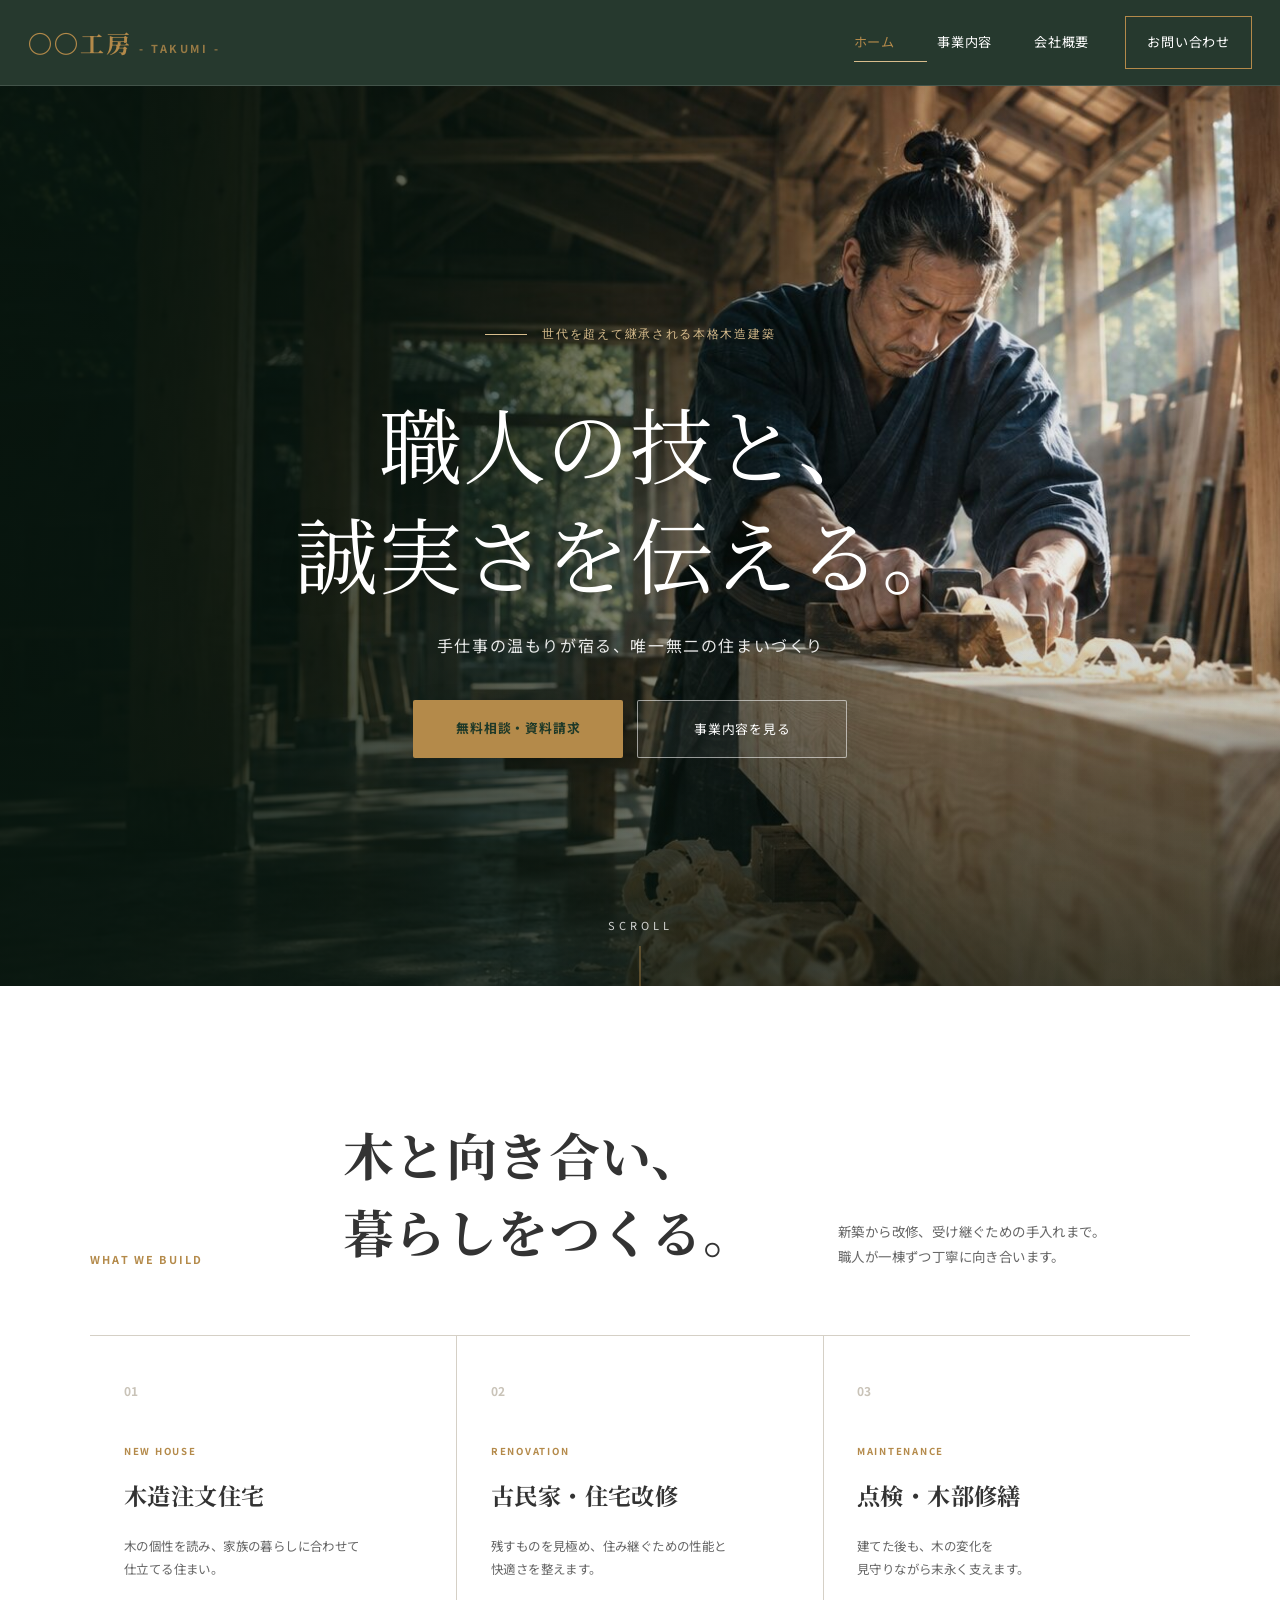
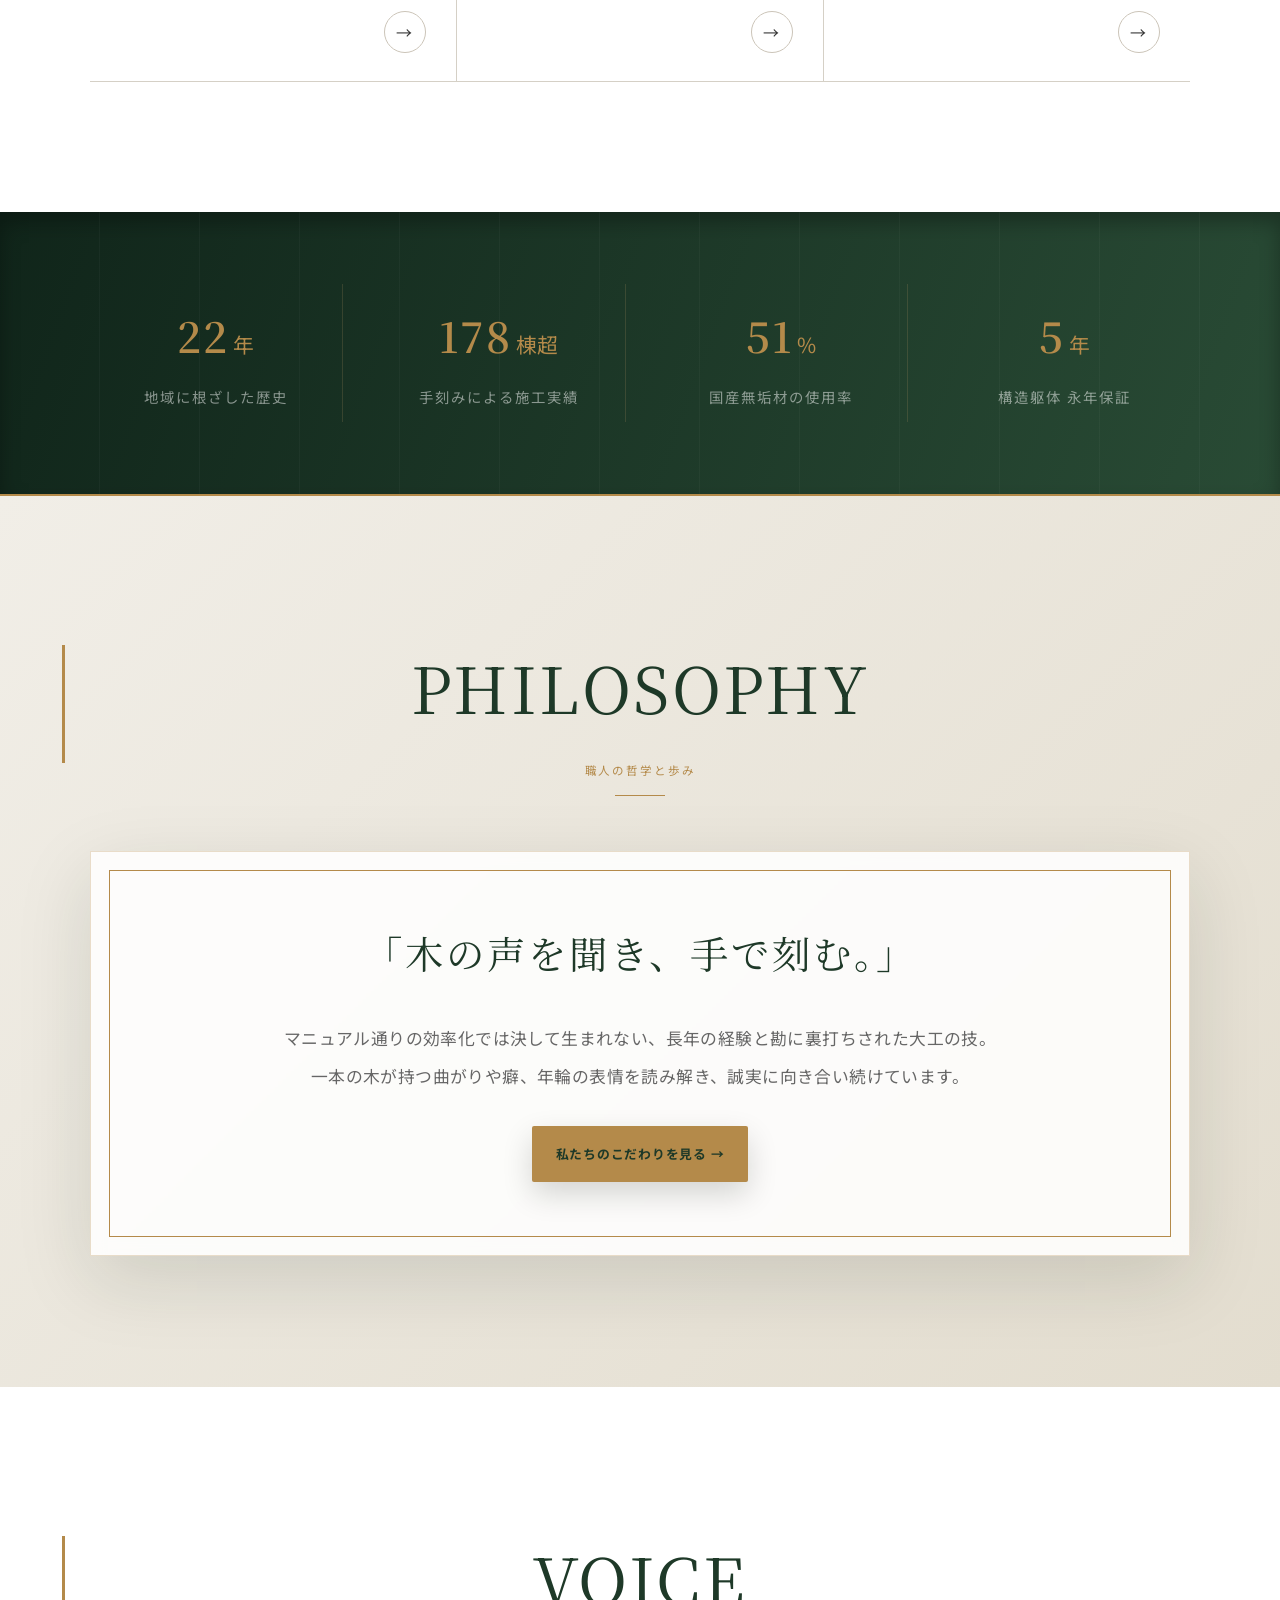
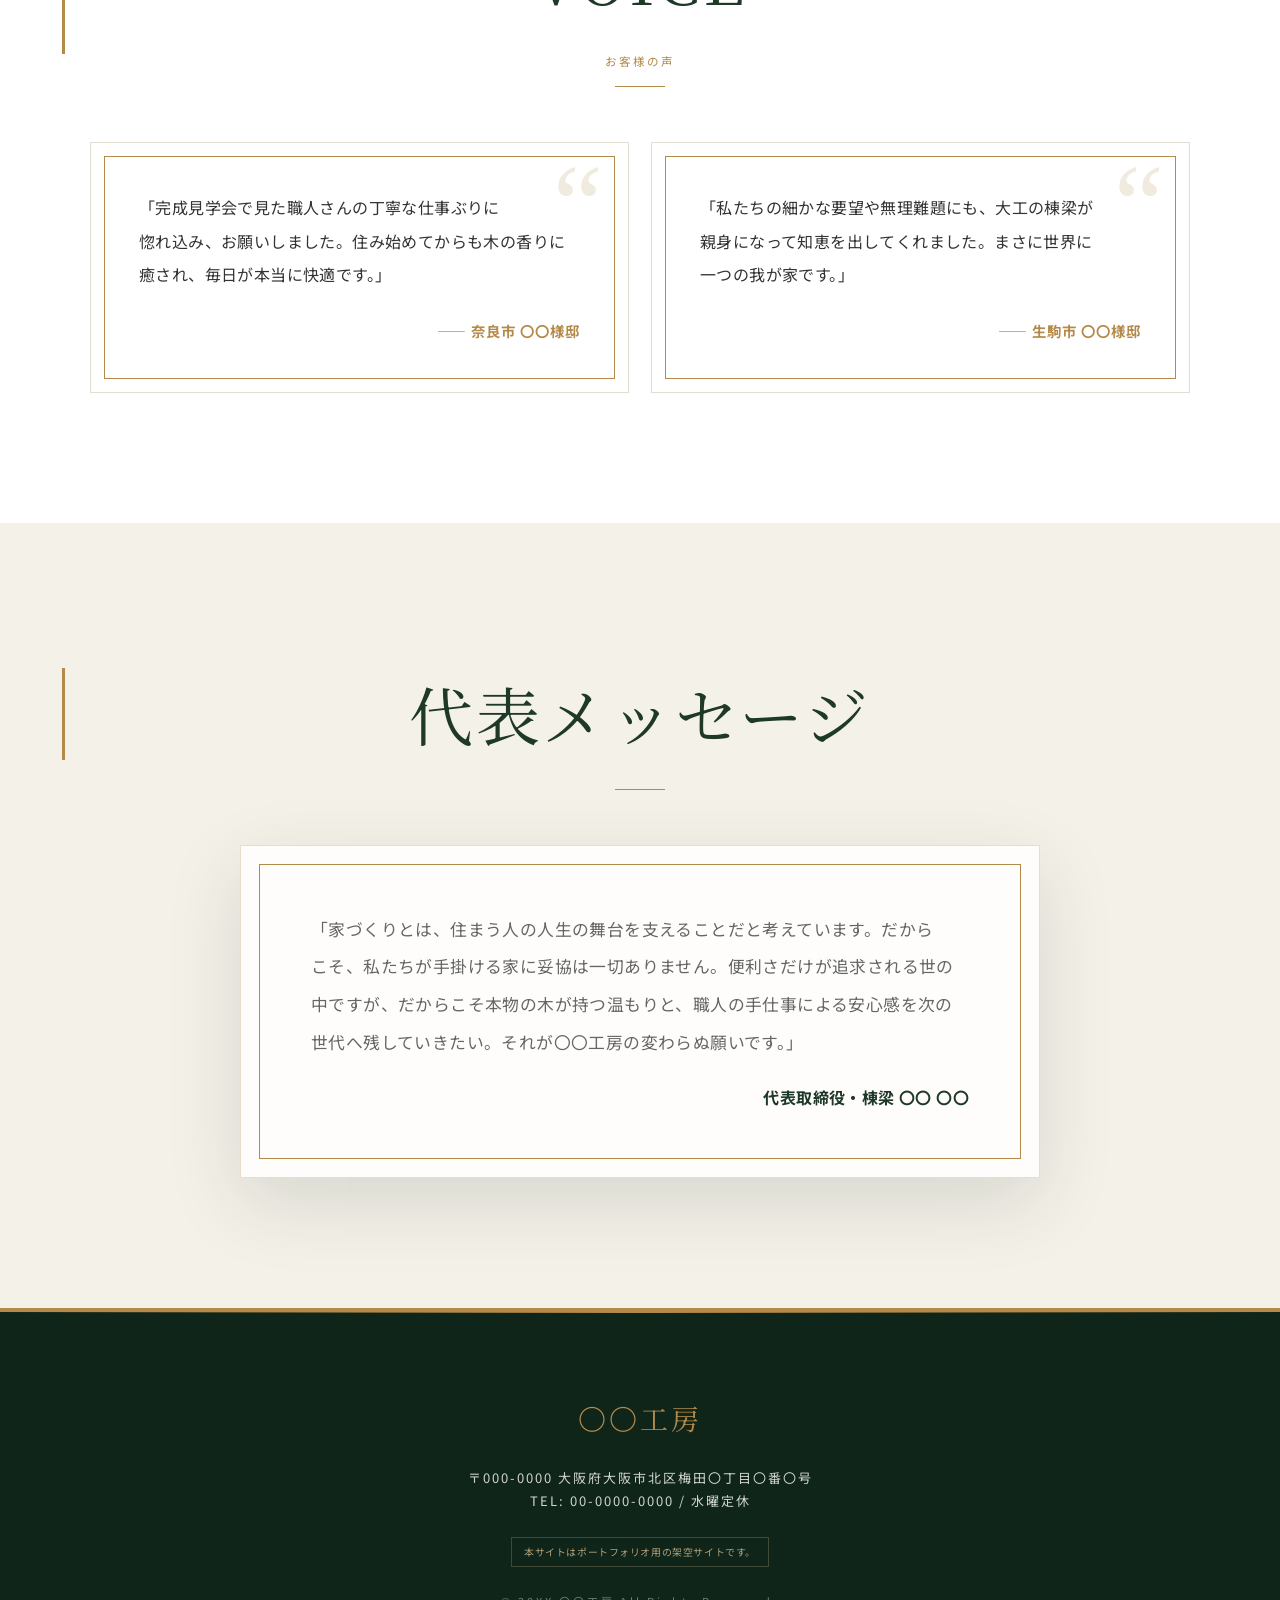
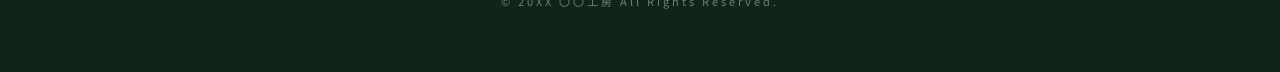
==== commit 7652df31: "全ページのサンプル表記と写真の重複を修正" ====
--- a/index.html
+++ b/index.html
@@ -99,7 +99,7 @@
             <div class="footer-logo">〇〇工房</div>
             <p>〒000-0000 大阪府大阪市北区梅田〇丁目〇番〇号<br>TEL: 00-0000-0000 / 水曜定休</p>
             <p class="portfolio-note">本サイトはポートフォリオ用の架空サイトです。</p>
-            <p class="copyright">&copy; 2026 CRAFTSMAN HOUSE All Rights Reserved.</p>
+            <p class="copyright">&copy; 20XX 〇〇工房 All Rights Reserved.</p>
         </div>
     </footer>
     <script src="script.js"></script>
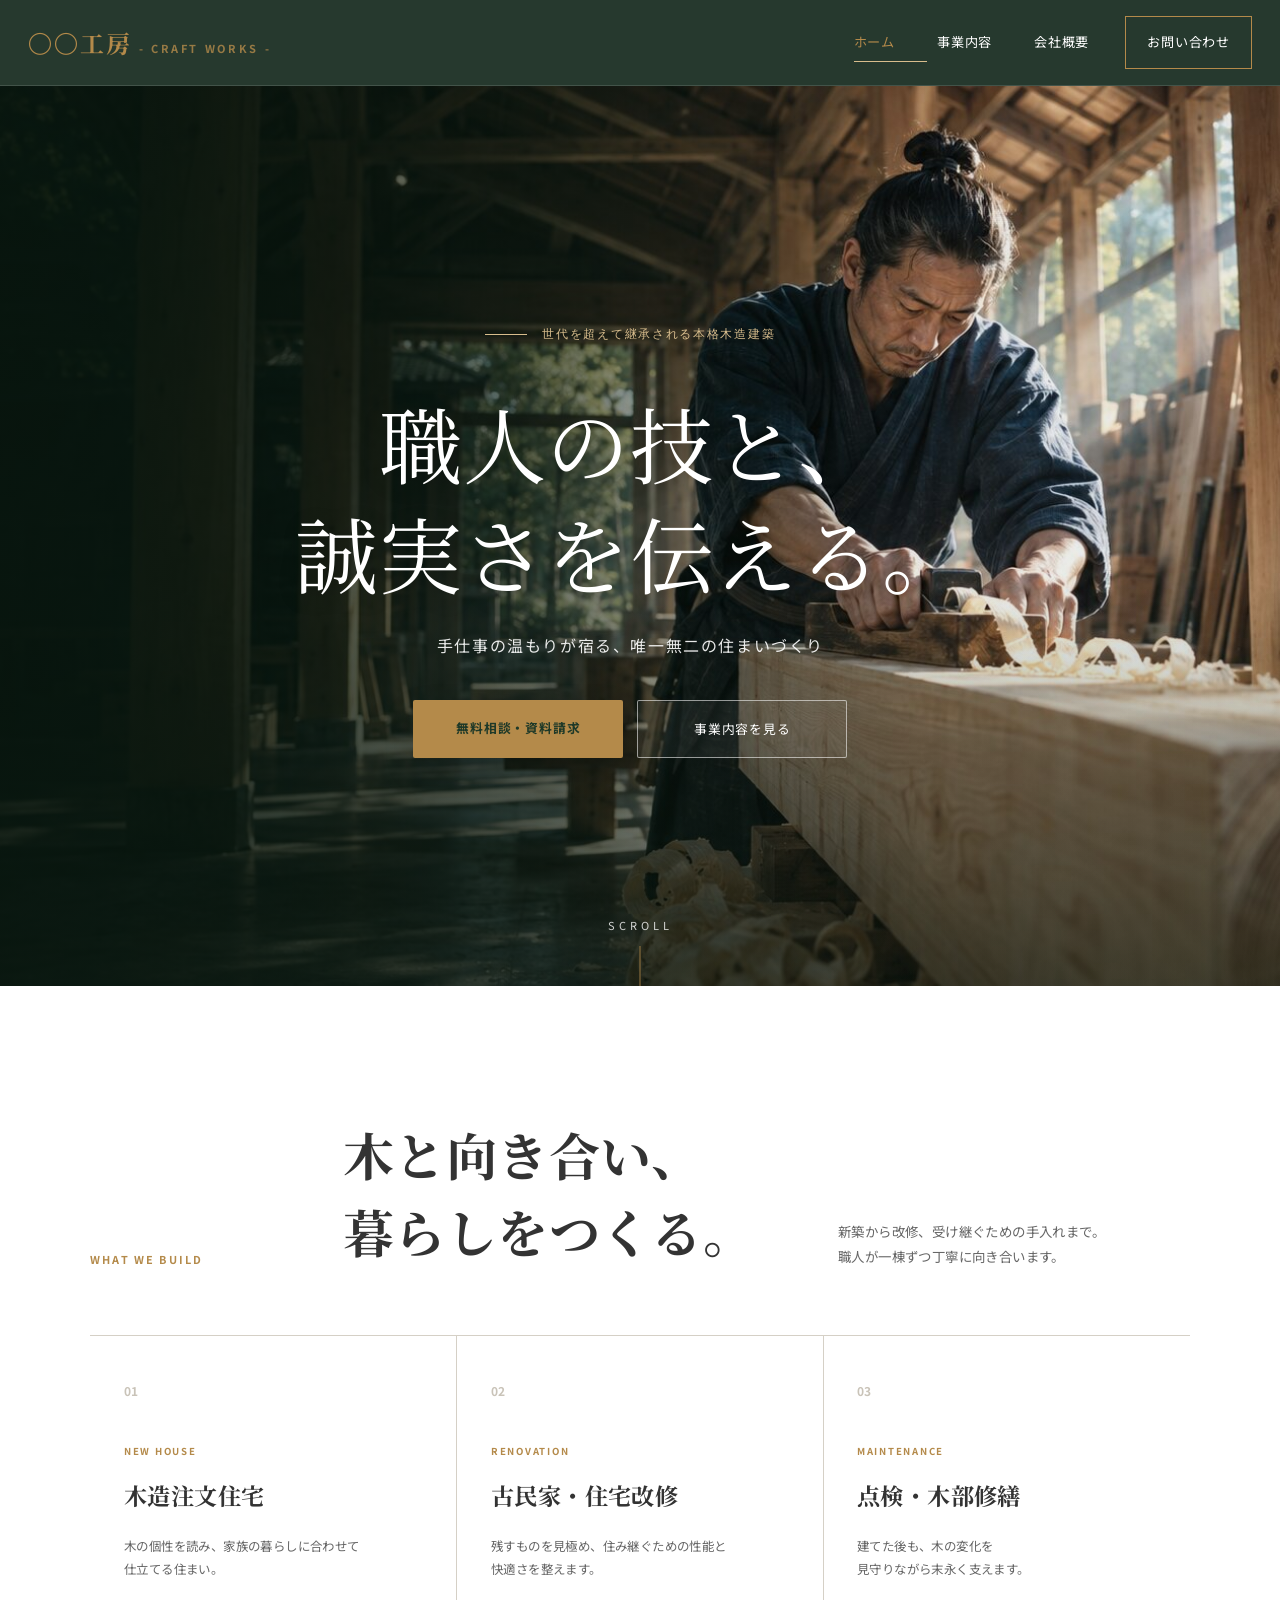
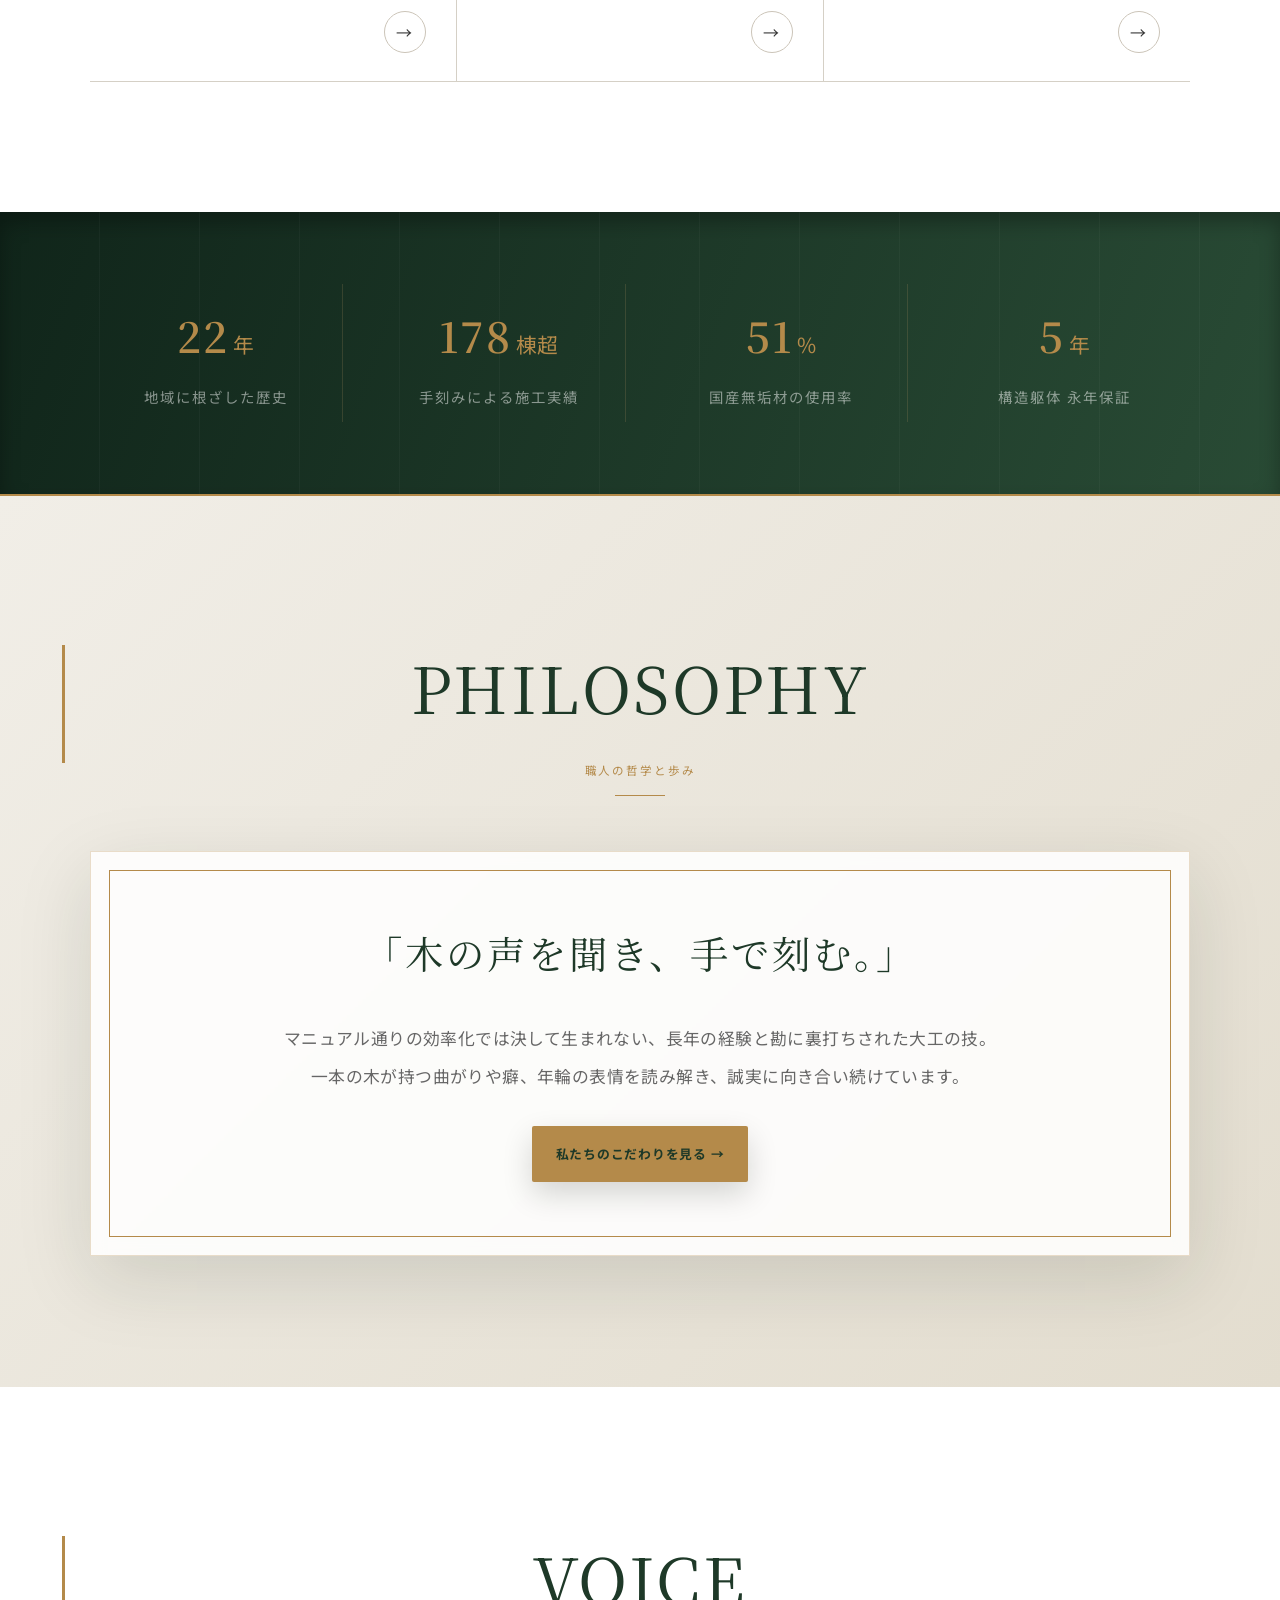
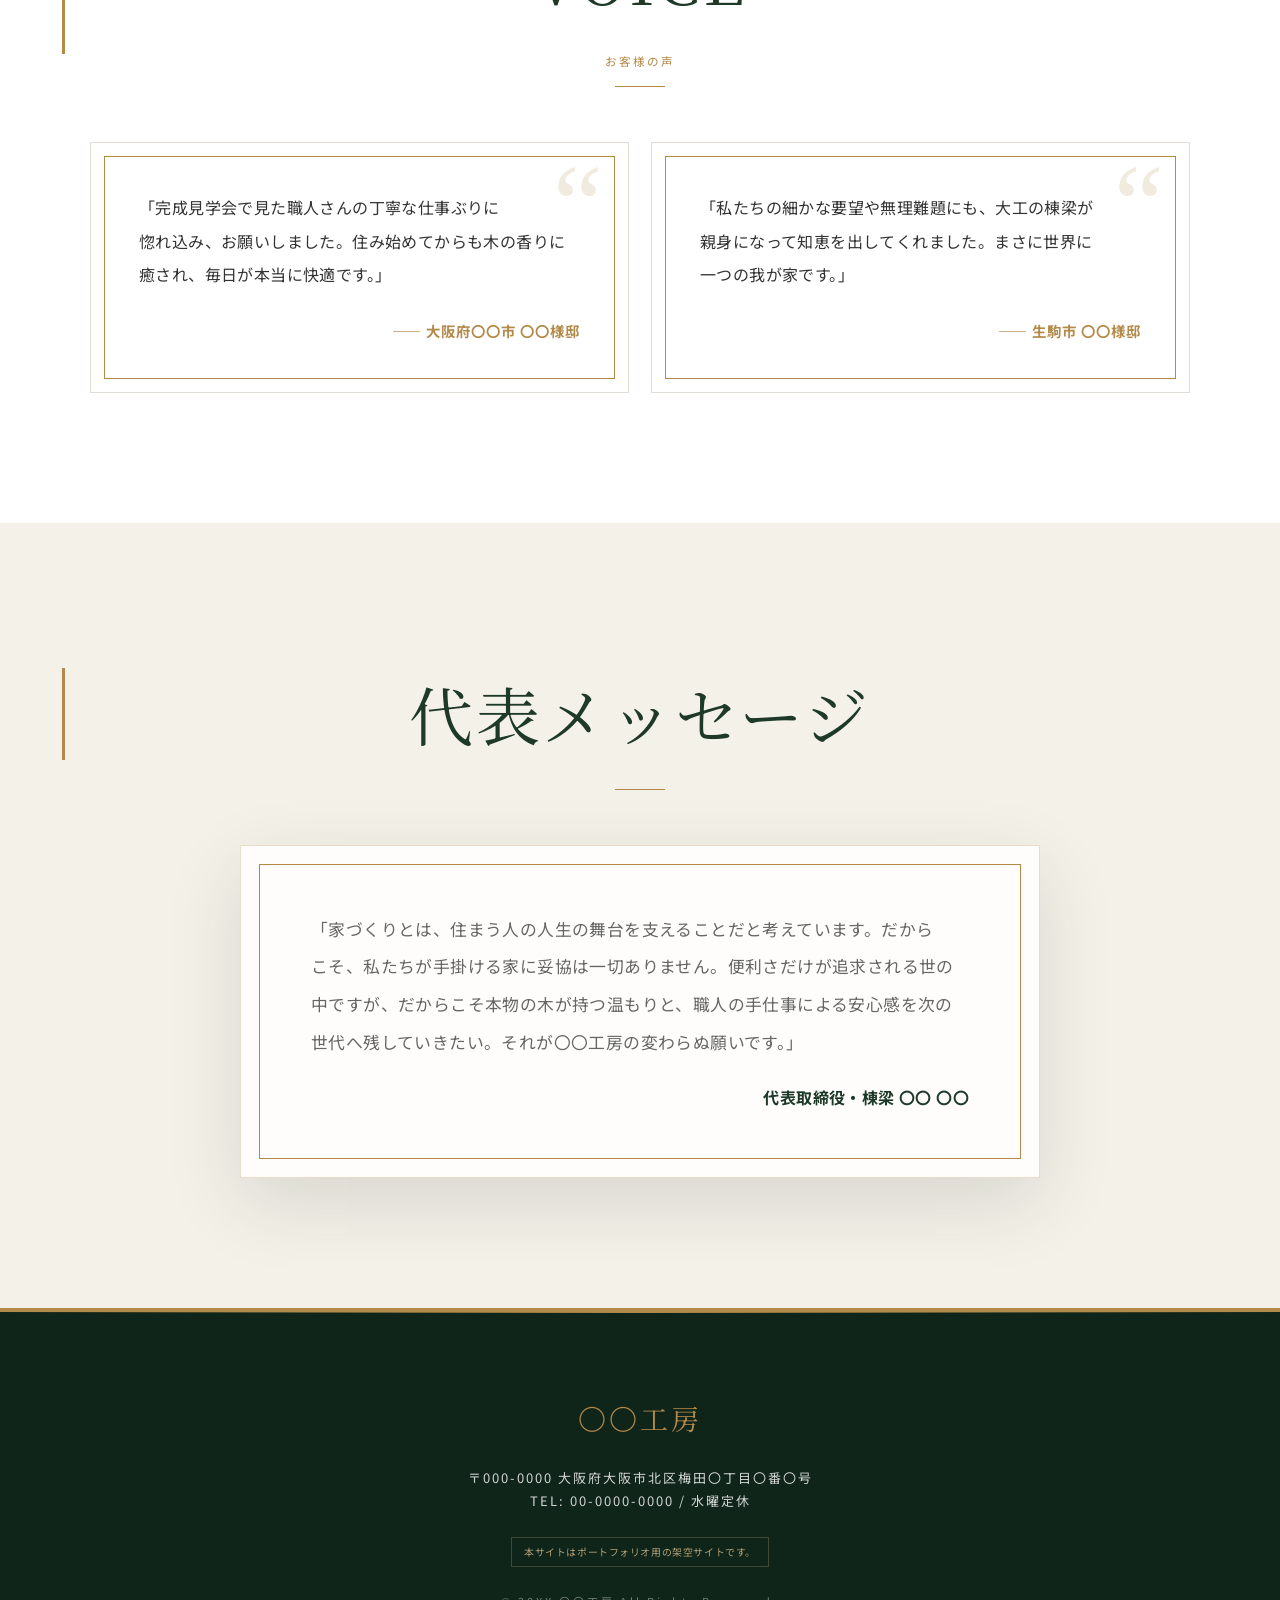
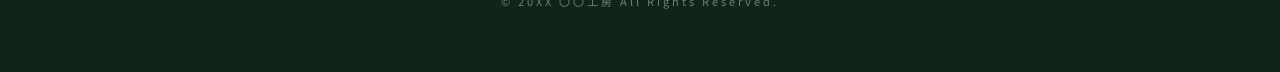
==== commit 1d3427e2: "Remove legacy company name and profile details" ====
--- a/index.html
+++ b/index.html
@@ -3,11 +3,11 @@
 <head>
     <meta charset="UTF-8">
     <meta name="viewport" content="width=device-width, initial-scale=1.0">
-    <meta name="description" content="奈良の木造建築・注文住宅。職人の手仕事と国産無垢材で、世代を超えて住み継ぐ家をつくります。">
+    <meta name="description" content="関西の木造建築・注文住宅。職人の手仕事と国産無垢材で、世代を超えて住み継ぐ家をつくります。">
     <title>〇〇工房 | 職人の技と誠実さを伝える本格木造建築</title>
     <link rel="preconnect" href="https://fonts.googleapis.com"><link rel="preconnect" href="https://fonts.gstatic.com" crossorigin><link href="https://fonts.googleapis.com/css2?family=Noto+Sans+JP:wght@400;500;600;700&family=Noto+Serif+JP:wght@500;600;700&display=swap" rel="stylesheet"><link rel="icon" href="favicon-craft.svg" type="image/svg+xml">
     <link rel="stylesheet" href="style.css">
-<meta property="og:type" content="website"><meta property="og:title" content="〇〇工房 | 職人の技と誠実さを伝える本格木造建築"><meta property="og:description" content="木を読み、手で刻む。奈良の職人がつくる、世代を超えて住み継ぐ木の家。"><meta property="og:url" content="https://pan1535ipad.github.io/syokunin-sample1/"><meta property="og:image" content="https://pan1535ipad.github.io/syokunin-sample1/assets/craftsman-hero.jpg"><meta name="twitter:card" content="summary_large_image"></head>
+<meta property="og:type" content="website"><meta property="og:title" content="〇〇工房 | 職人の技と誠実さを伝える本格木造建築"><meta property="og:description" content="木を読み、手で刻む。関西の職人がつくる、世代を超えて住み継ぐ木の家。"><meta property="og:url" content="https://pan1535ipad.github.io/syokunin-sample1/"><meta property="og:image" content="https://pan1535ipad.github.io/syokunin-sample1/assets/craftsman-hero.jpg"><meta name="twitter:card" content="summary_large_image"></head>
 <body>
     <div id="loader" class="loader-container">
         <div class="loader-content">
@@ -17,7 +17,7 @@
     </div>
 
     <header id="header">
-        <a href="index.html" class="logo">〇〇工房<span>- TAKUMI -</span></a>
+        <a href="index.html" class="logo">〇〇工房<span>- CRAFT WORKS -</span></a>
         <nav class="nav-links" id="nav-links">
             <a href="index.html" class="active">ホーム</a>
             <a href="business.html" >事業内容</a>
@@ -70,7 +70,7 @@
                 <div class="voice-grid">
                     <div class="voice-card fade-in">
                         <p class="voice-text"><span class="sp-line">「完成見学会で見た職人さんの</span><span class="sp-line">丁寧な仕事ぶりに惚れ込み、</span><span class="sp-line">お願いしました。</span><span class="sp-line">住み始めてからも木の香りに癒され、</span><span class="sp-line">毎日が本当に快適です。」</span></p>
-                        <p class="voice-author">―― 奈良市 〇〇様邸</p>
+                        <p class="voice-author">―― 大阪府〇〇市 〇〇様邸</p>
                     </div>
                     <div class="voice-card fade-in">
                         <p class="voice-text"><span class="sp-line">「私たちの細かな要望や無理難題にも、</span><span class="sp-line">大工の棟梁が親身になって</span><span class="sp-line">知恵を出してくれました。</span><span class="sp-line">まさに世界に一つの我が家です。」</span></p>
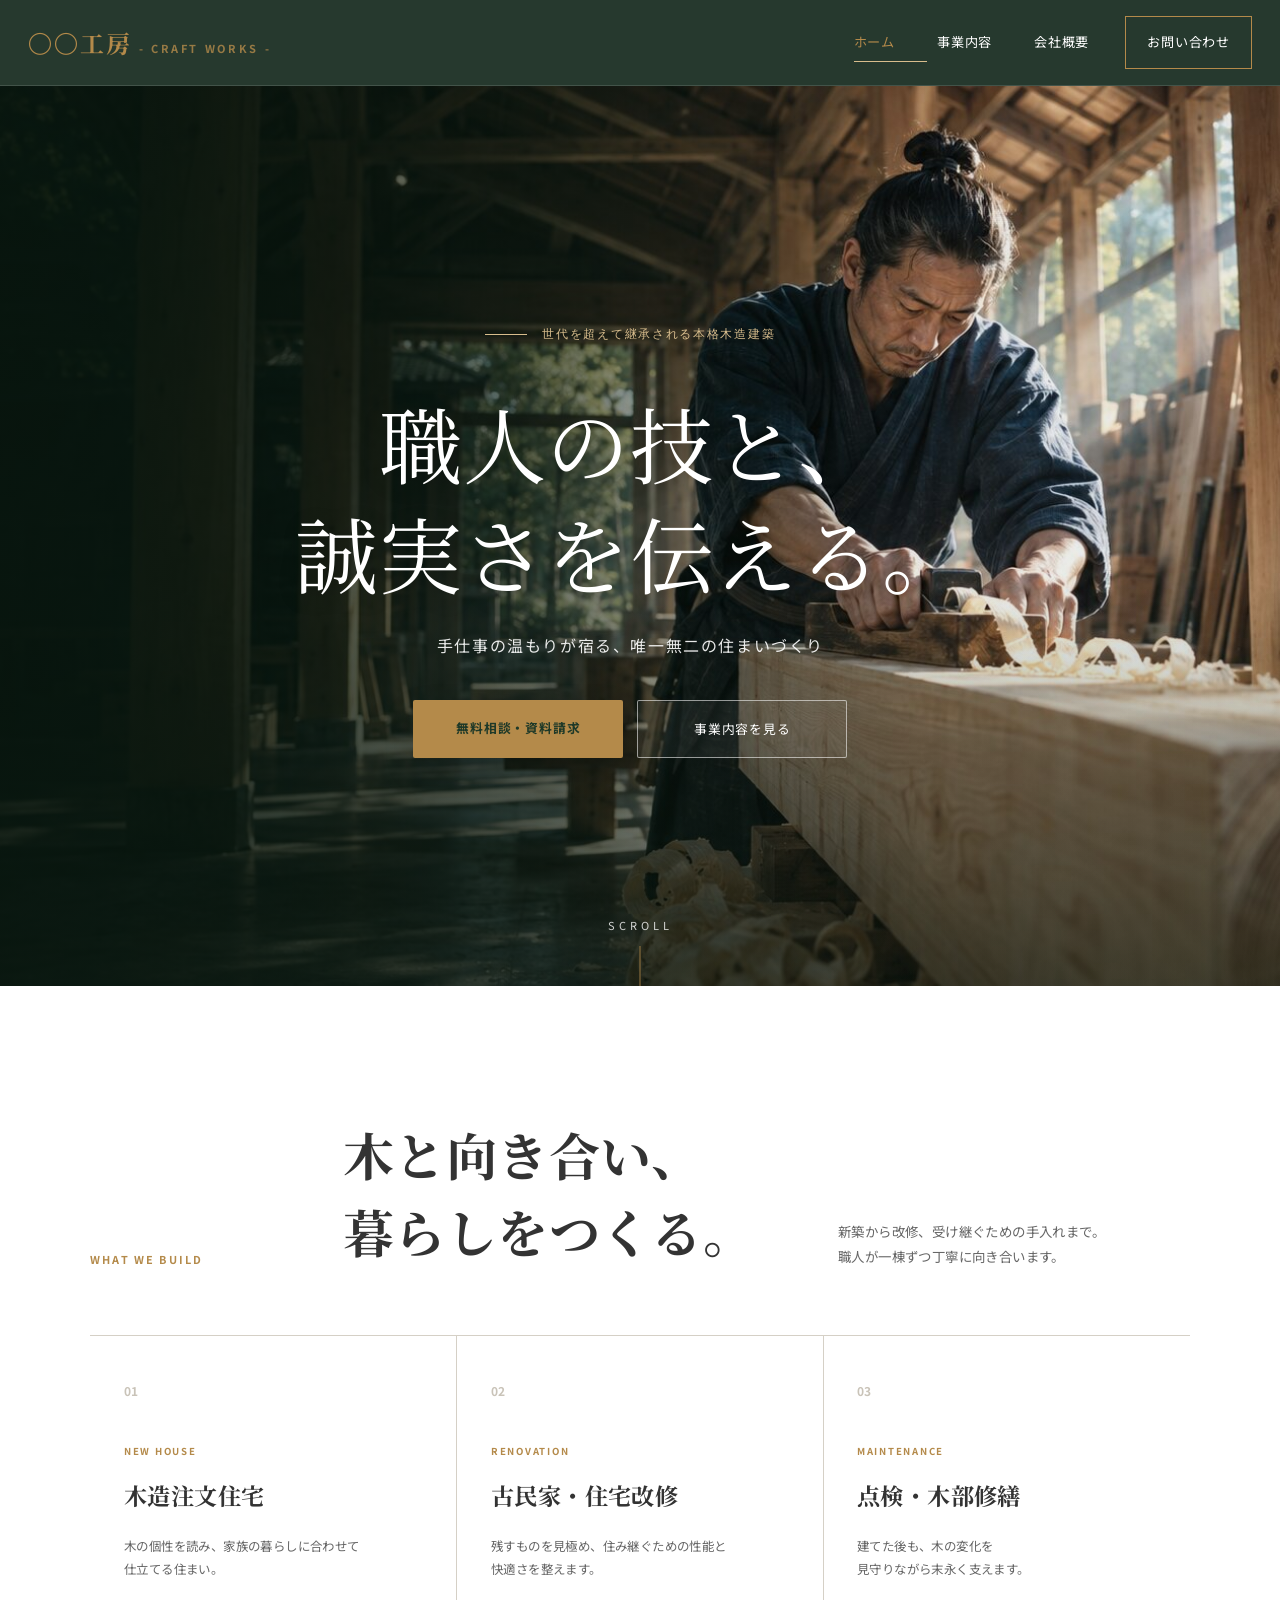
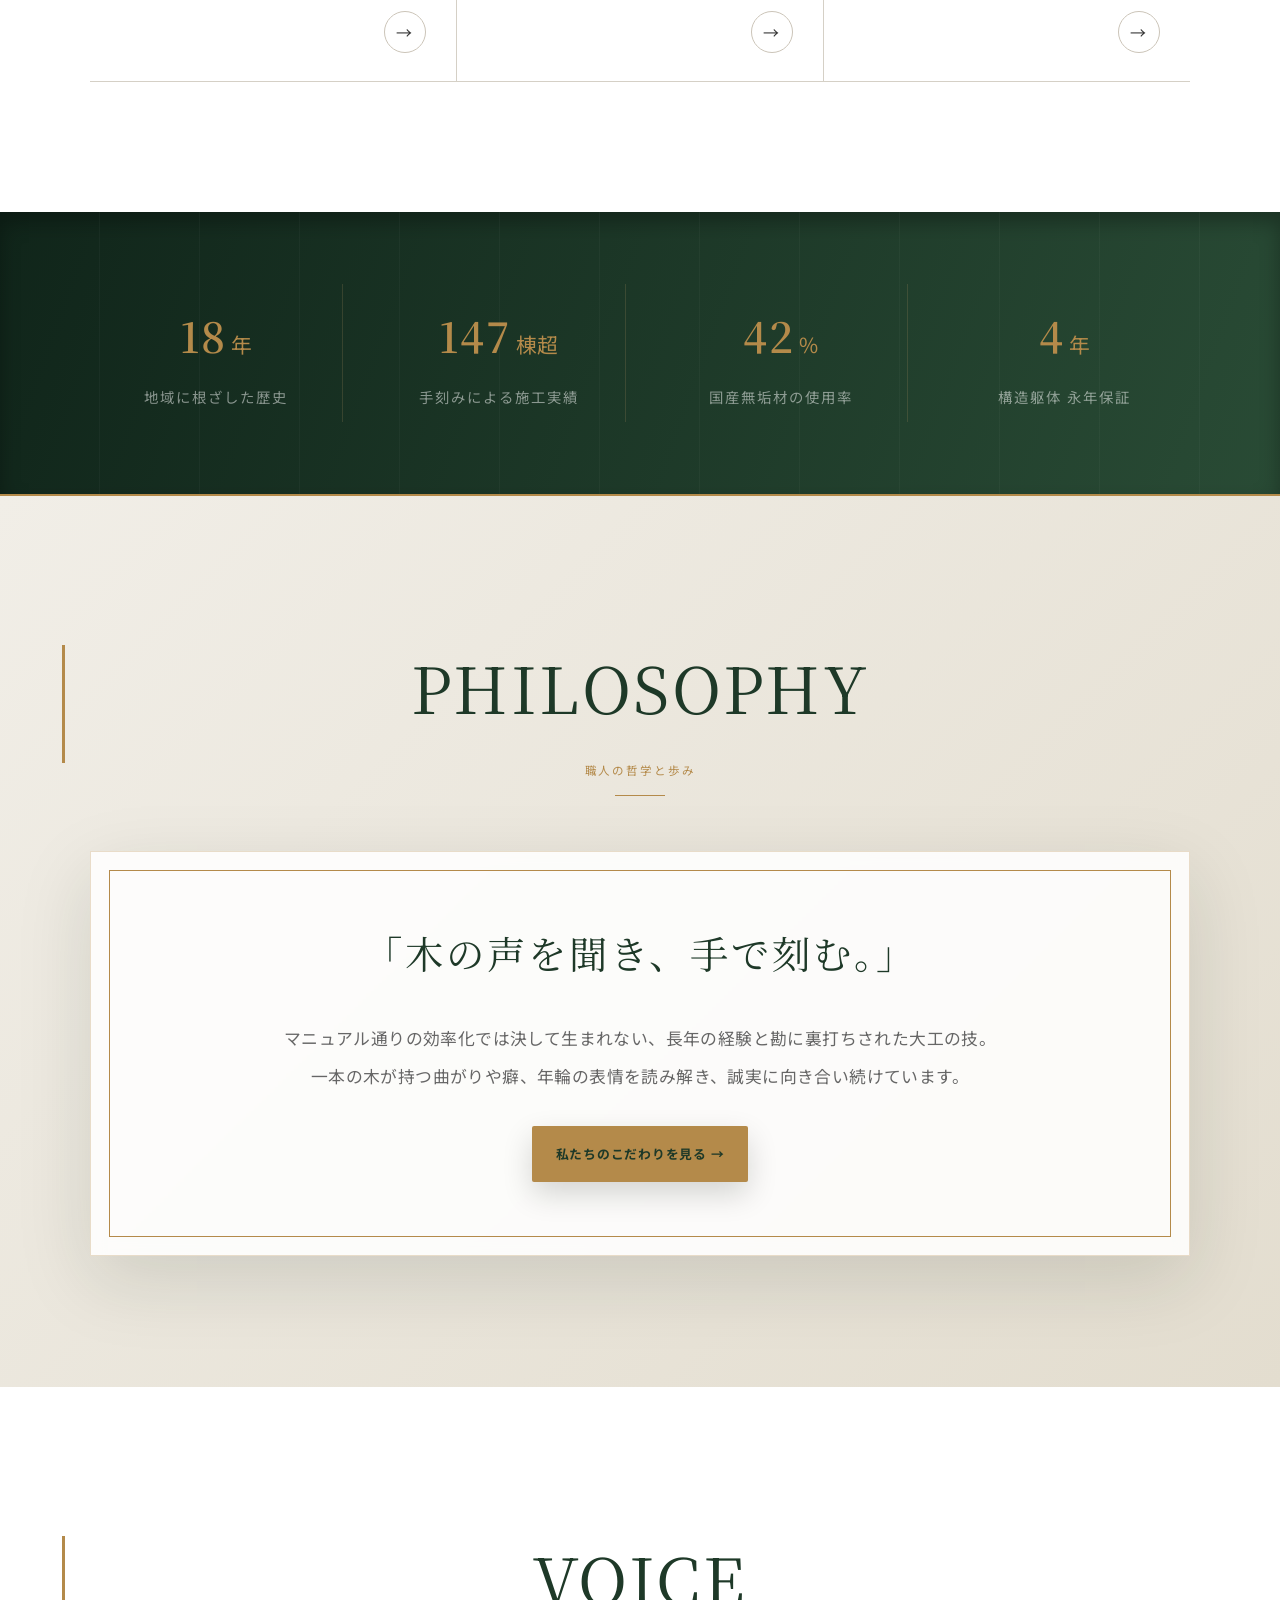
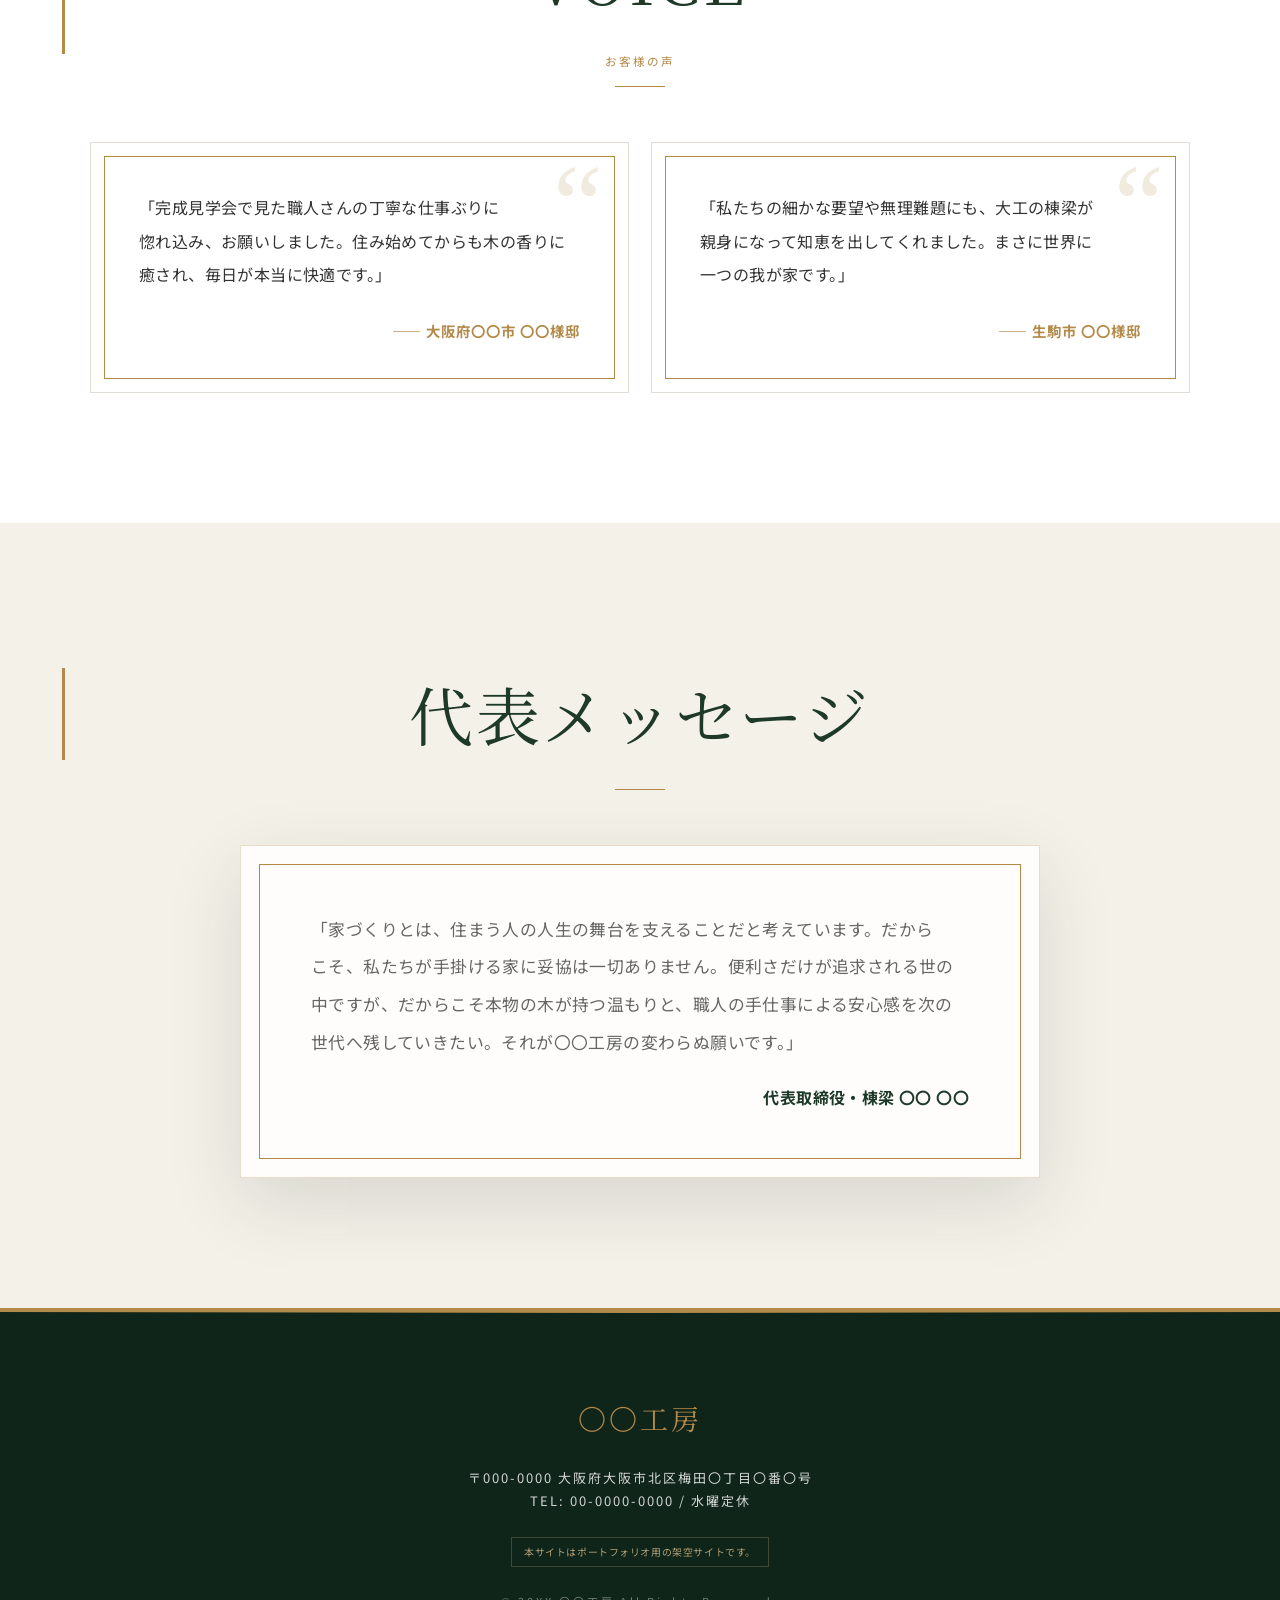
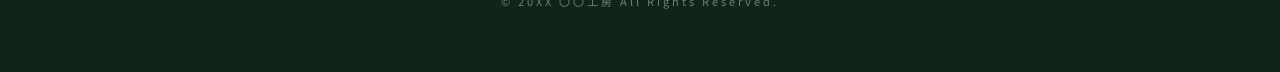
==== commit ae00d767: "スマホ改行調整のCSSを反映" ====
--- a/index.html
+++ b/index.html
@@ -6,7 +6,7 @@
     <meta name="description" content="関西の木造建築・注文住宅。職人の手仕事と国産無垢材で、世代を超えて住み継ぐ家をつくります。">
     <title>〇〇工房 | 職人の技と誠実さを伝える本格木造建築</title>
     <link rel="preconnect" href="https://fonts.googleapis.com"><link rel="preconnect" href="https://fonts.gstatic.com" crossorigin><link href="https://fonts.googleapis.com/css2?family=Noto+Sans+JP:wght@400;500;600;700&family=Noto+Serif+JP:wght@500;600;700&display=swap" rel="stylesheet"><link rel="icon" href="favicon-craft.svg" type="image/svg+xml">
-    <link rel="stylesheet" href="style.css">
+    <link rel="stylesheet" href="style.css?v=20260915-mobile1">
 <meta property="og:type" content="website"><meta property="og:title" content="〇〇工房 | 職人の技と誠実さを伝える本格木造建築"><meta property="og:description" content="木を読み、手で刻む。関西の職人がつくる、世代を超えて住み継ぐ木の家。"><meta property="og:url" content="https://pan1535ipad.github.io/syokunin-sample1/"><meta property="og:image" content="https://pan1535ipad.github.io/syokunin-sample1/assets/craftsman-hero.jpg"><meta name="twitter:card" content="summary_large_image"></head>
 <body>
     <div id="loader" class="loader-container">
--- a/style.css
+++ b/style.css
@@ -306,3 +306,13 @@
 
 /* Japanese responsive typography */
 h1,h2,h3{text-wrap:balance;line-break:strict}p,li,dt,dd,figcaption{text-wrap:pretty;line-break:strict}@supports (word-break:auto-phrase){h1,h2,h3,p,li,dt,dd,figcaption{word-break:auto-phrase}}.sp-line{display:inline}@media(max-width:768px){.sp-line{display:block}}
+
+/* Mobile Japanese line-break refinement 2026-09-15 */
+@media(max-width:600px){
+  h1,h2,h3{text-wrap:balance;line-break:strict;overflow-wrap:normal}
+  p,li,dd{line-break:strict;overflow-wrap:anywhere}
+  p br{display:none}
+  h1 br,h2 br,h3 br{display:block}
+  .hero h1,.page-hero h1{font-size:clamp(2.35rem,11vw,3.2rem);line-height:1.45}
+  .section-title h2,.message h2{font-size:clamp(2rem,9.5vw,2.7rem);line-height:1.55}
+}
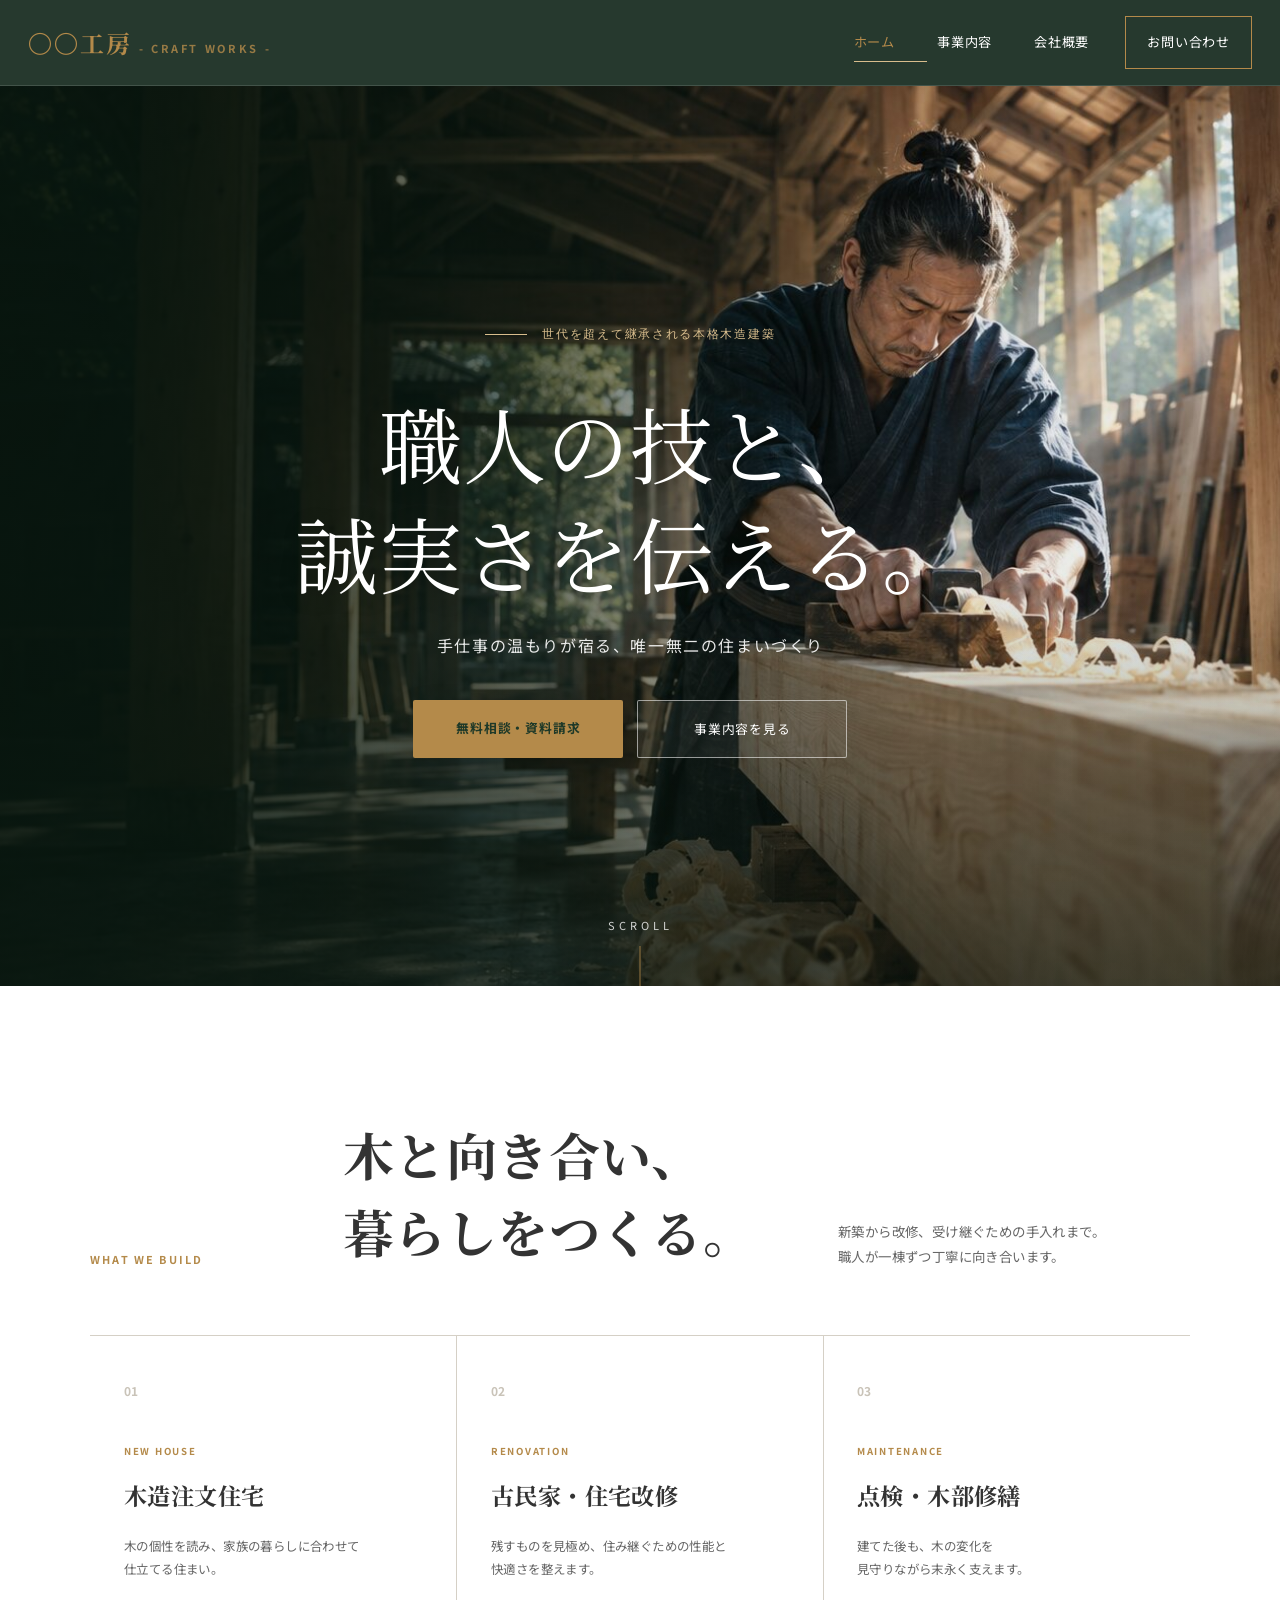
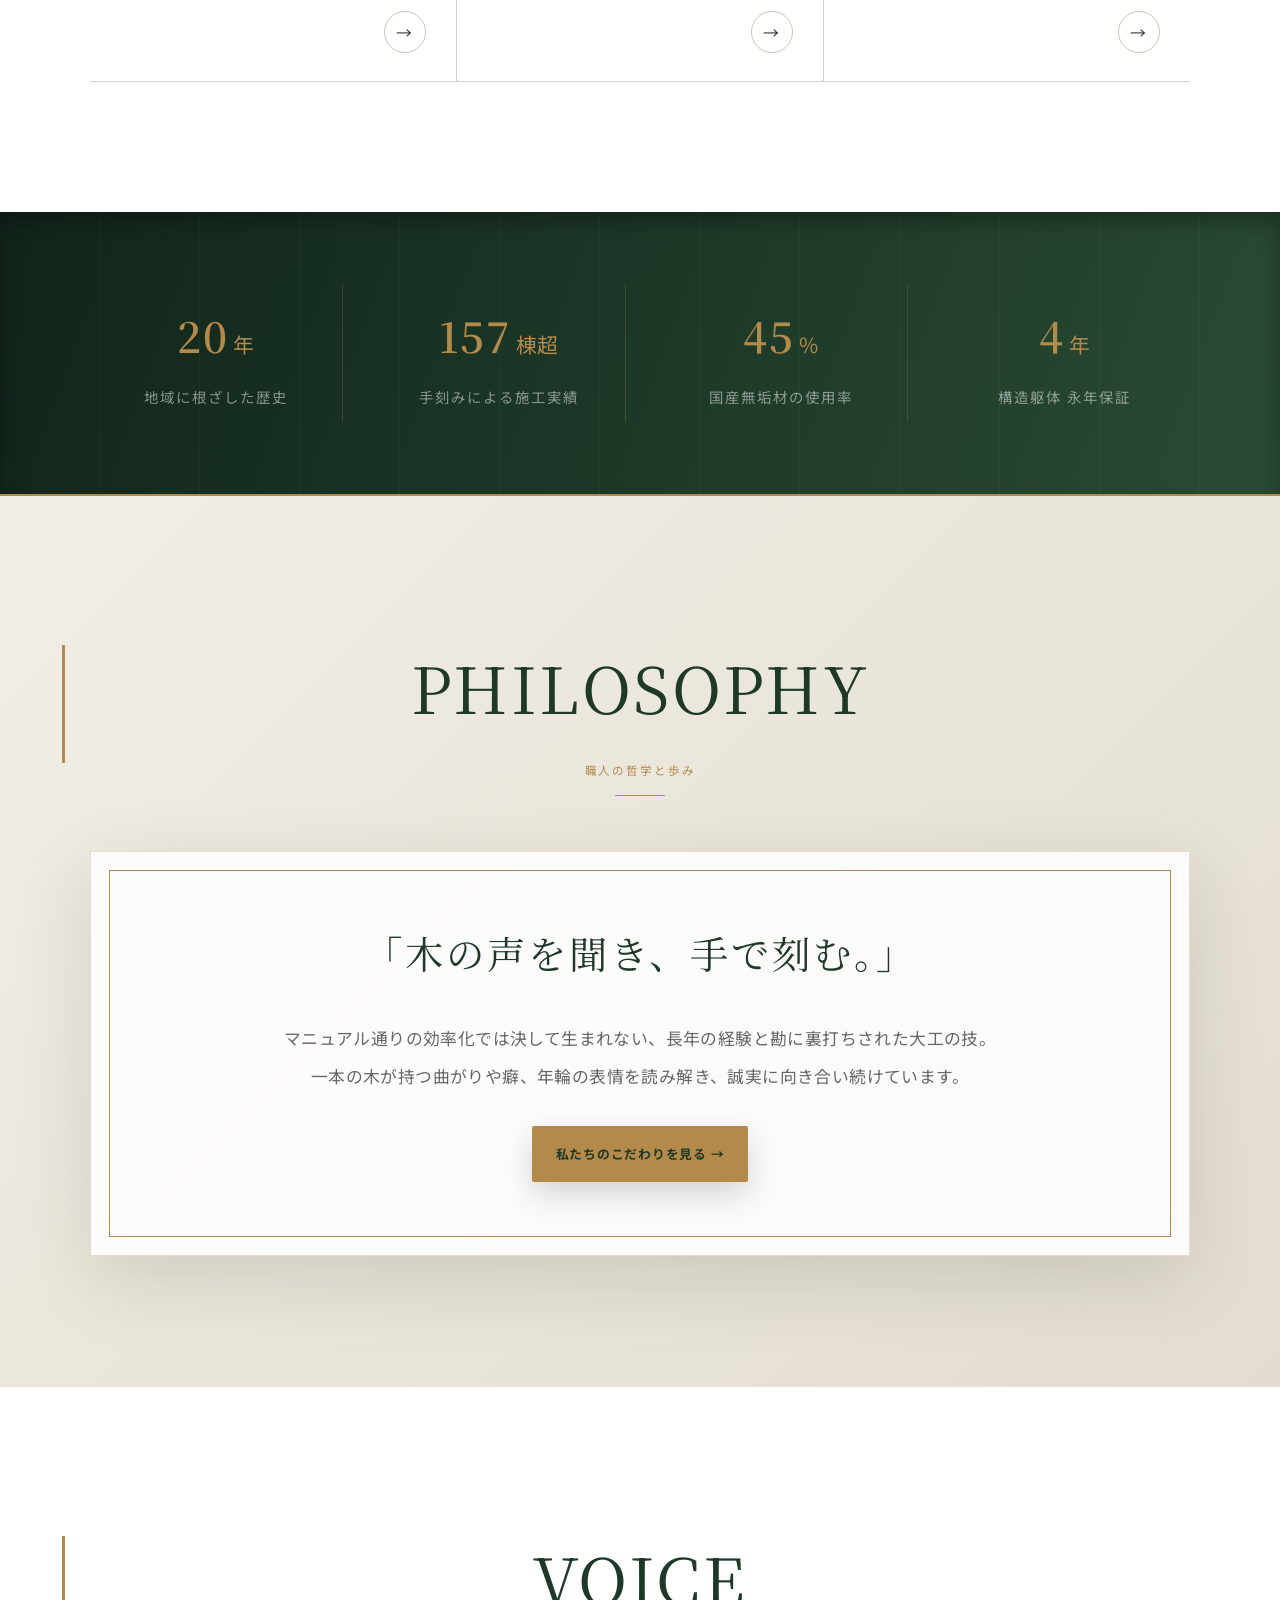
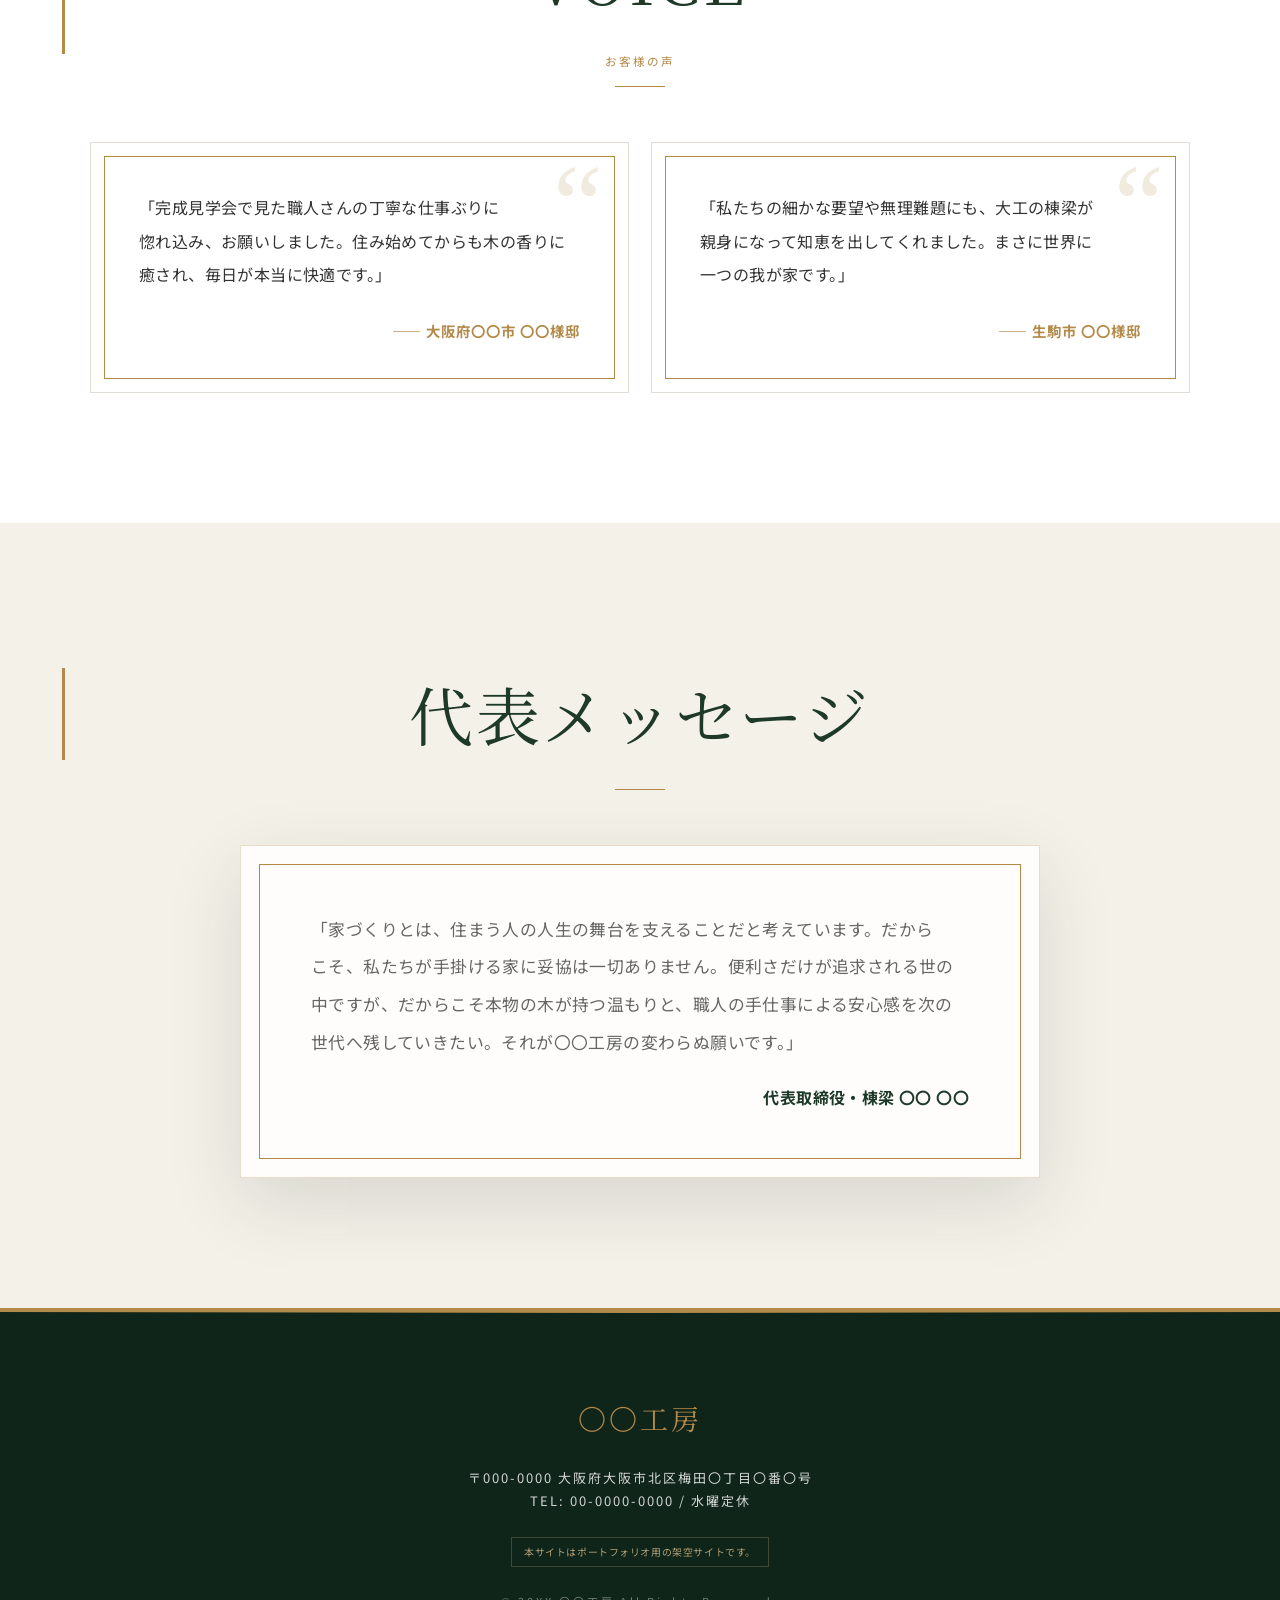
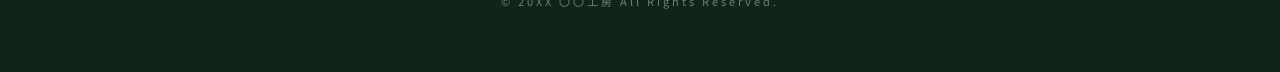
==== commit 8bb441f1: "Refresh Japanese line-breaking styles" ====
--- a/index.html
+++ b/index.html
@@ -6,7 +6,7 @@
     <meta name="description" content="関西の木造建築・注文住宅。職人の手仕事と国産無垢材で、世代を超えて住み継ぐ家をつくります。">
     <title>〇〇工房 | 職人の技と誠実さを伝える本格木造建築</title>
     <link rel="preconnect" href="https://fonts.googleapis.com"><link rel="preconnect" href="https://fonts.gstatic.com" crossorigin><link href="https://fonts.googleapis.com/css2?family=Noto+Sans+JP:wght@400;500;600;700&family=Noto+Serif+JP:wght@500;600;700&display=swap" rel="stylesheet"><link rel="icon" href="favicon-craft.svg" type="image/svg+xml">
-    <link rel="stylesheet" href="style.css?v=20260915-mobile1">
+    <link rel="stylesheet" href="style.css?v=jpbreak1">
 <meta property="og:type" content="website"><meta property="og:title" content="〇〇工房 | 職人の技と誠実さを伝える本格木造建築"><meta property="og:description" content="木を読み、手で刻む。関西の職人がつくる、世代を超えて住み継ぐ木の家。"><meta property="og:url" content="https://pan1535ipad.github.io/syokunin-sample1/"><meta property="og:image" content="https://pan1535ipad.github.io/syokunin-sample1/assets/craftsman-hero.jpg"><meta name="twitter:card" content="summary_large_image"></head>
 <body>
     <div id="loader" class="loader-container">
--- a/style.css
+++ b/style.css
@@ -12,6 +12,9 @@
     --sub-bg: #eae5dc;
     --transition-smooth: all 0.5s cubic-bezier(0.16, 1, 0.3, 1);
 }
+
+/* Meaning-based mobile line breaks */
+@media(max-width:600px){.sp-line{display:block!important}p br{display:block!important}}
 
 * { margin: 0; padding: 0; box-sizing: border-box; }
 html { scroll-behavior: smooth; }
@@ -316,3 +319,14 @@
   .hero h1,.page-hero h1{font-size:clamp(2.35rem,11vw,3.2rem);line-height:1.45}
   .section-title h2,.message h2{font-size:clamp(2rem,9.5vw,2.7rem);line-height:1.55}
 }
+
+@media(max-width:600px){.sp-line{display:block!important}p br{display:block!important}}
+/* Mobile rule: keep industry terms and compound nouns on one line. */
+@media(max-width:600px){.term-keep{display:inline-block;white-space:nowrap;max-width:100%}}
+
+
+/* Shared Japanese line-breaking rules: preserve phrases without wasting width. */
+html{line-break:strict}
+h1,h2,h3,.lead,.catch,.copy{text-wrap:balance;overflow-wrap:normal;word-break:normal}
+p,li,dt,dd,figcaption{text-wrap:pretty;overflow-wrap:break-word;word-break:normal}
+@supports (word-break:auto-phrase){h1,h2,h3,.lead,.catch,.copy,p,li,dt,dd,figcaption{word-break:auto-phrase}}
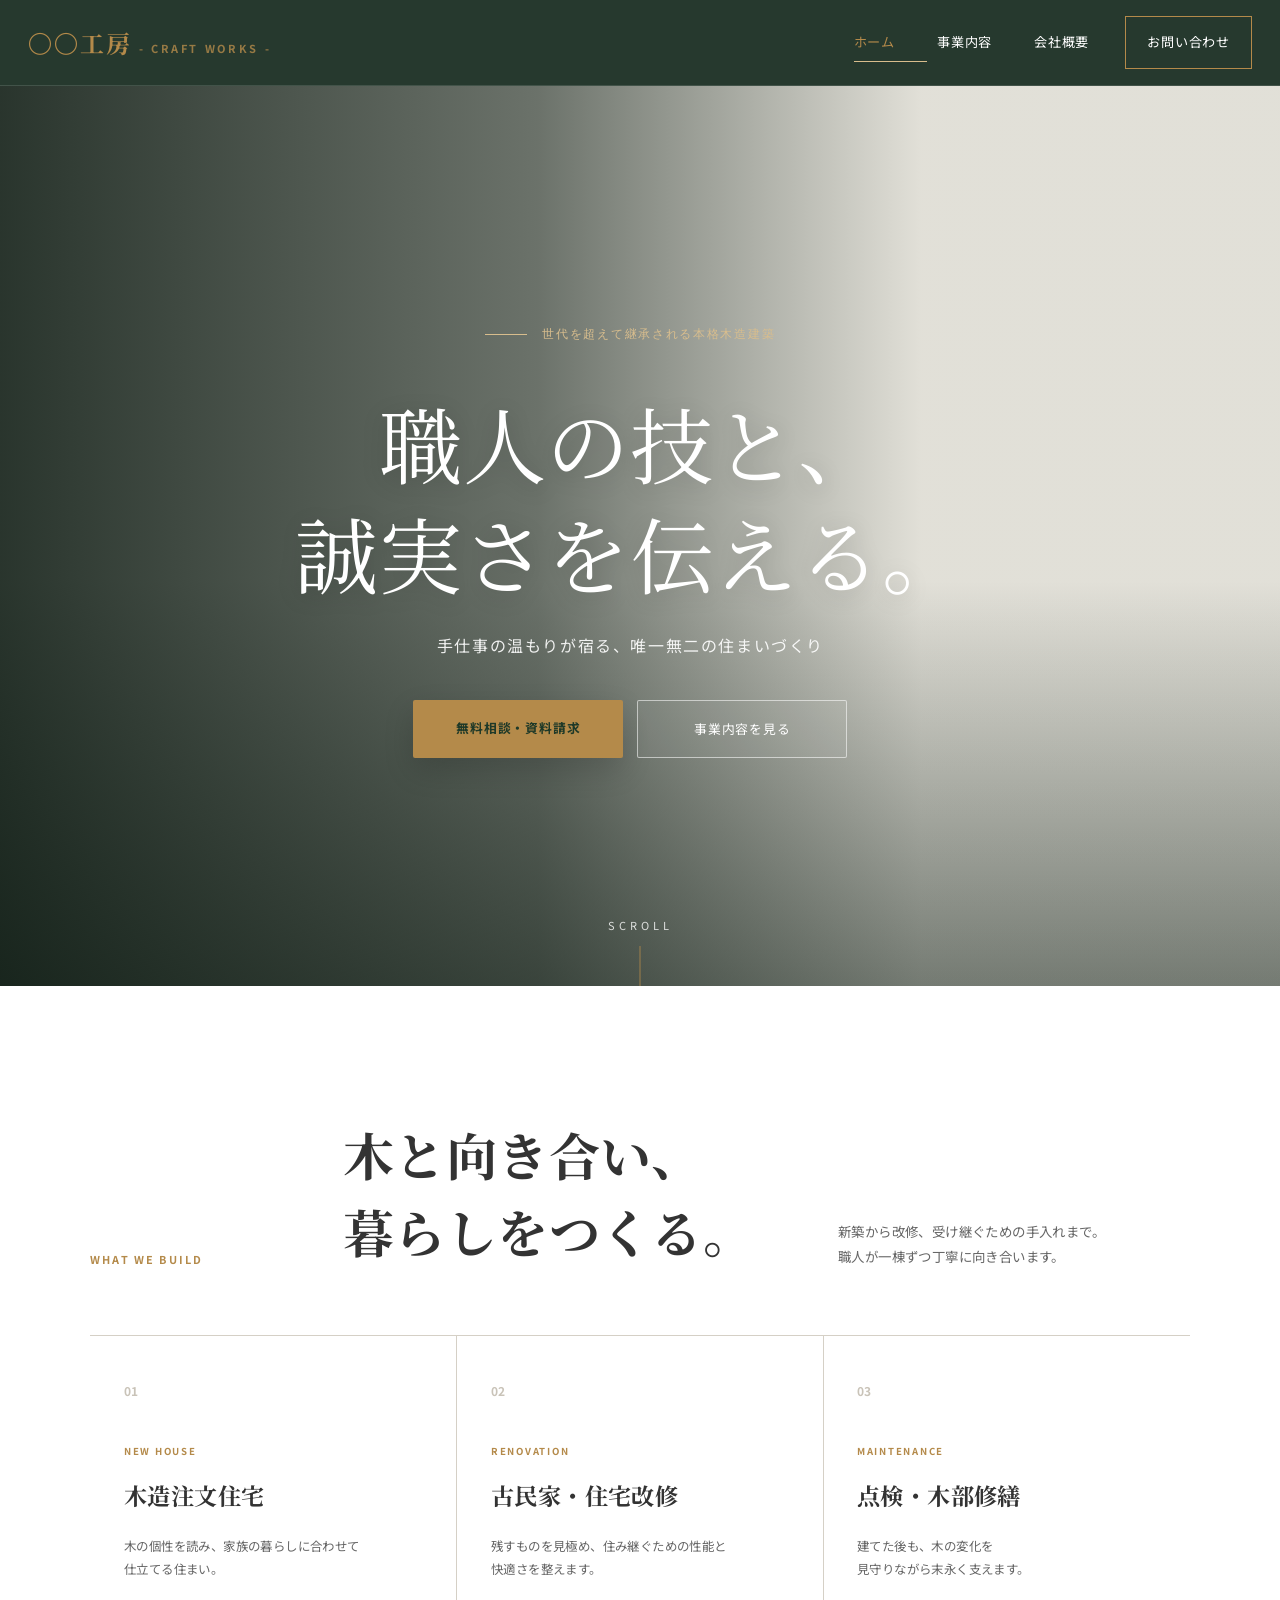
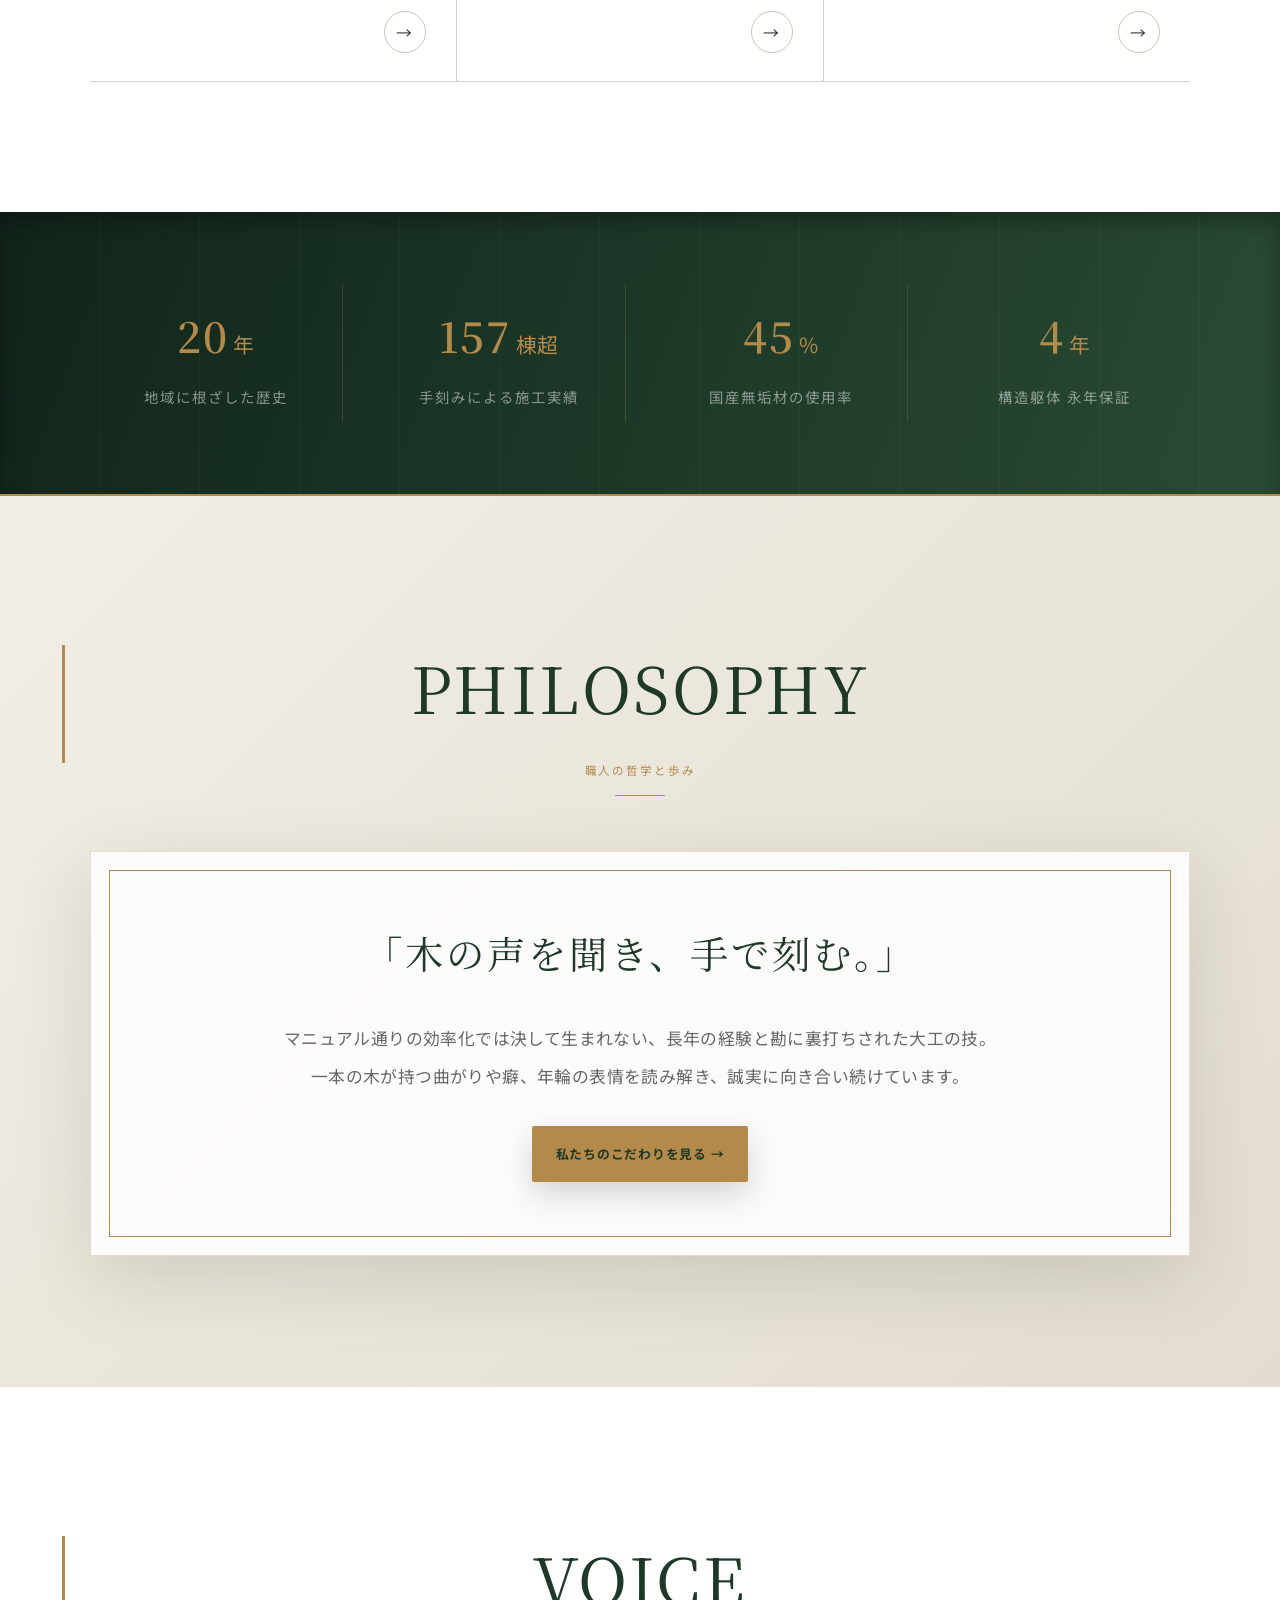
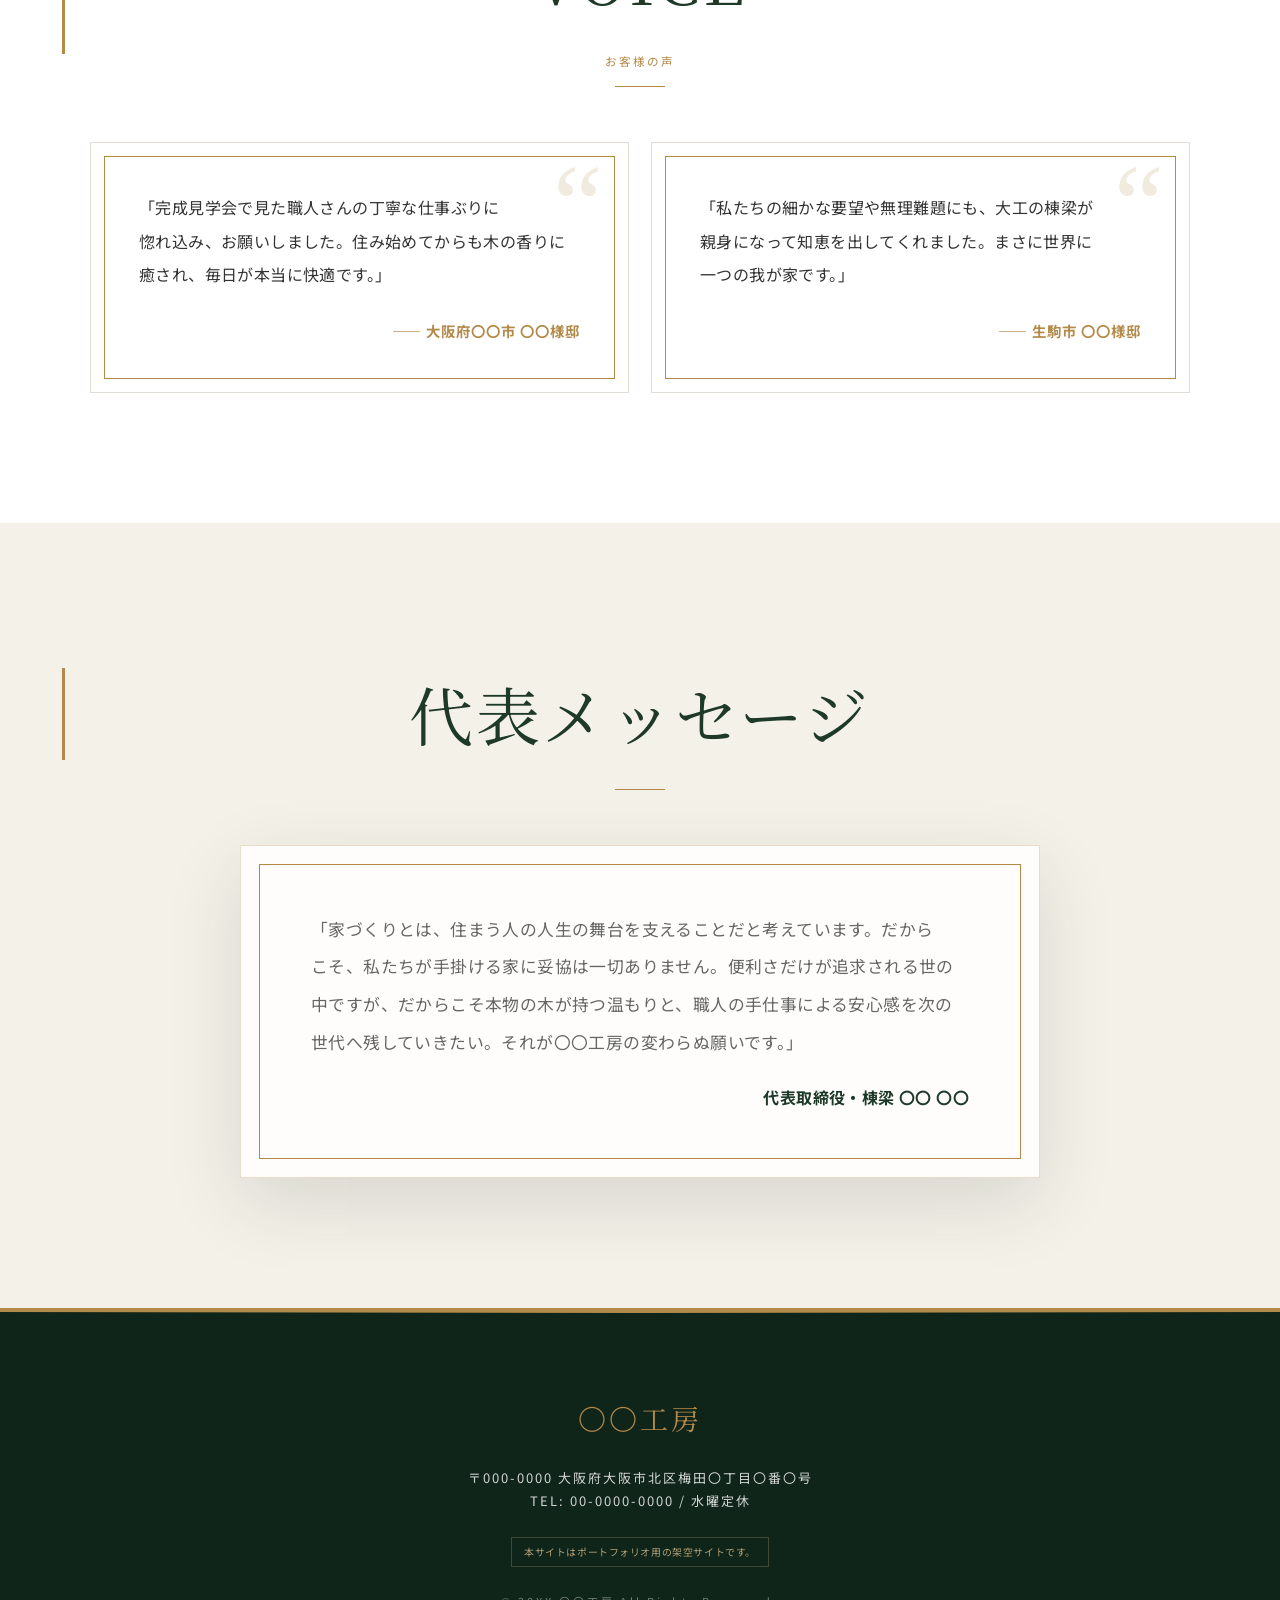
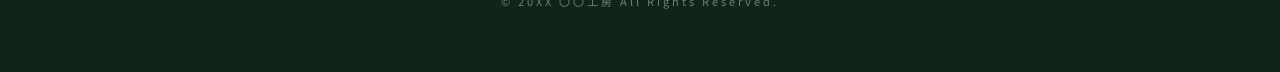
==== commit 428d1acf: "トップ画像と見出し改行を現代的に更新" ====
--- a/index.html
+++ b/index.html
@@ -6,7 +6,7 @@
     <meta name="description" content="関西の木造建築・注文住宅。職人の手仕事と国産無垢材で、世代を超えて住み継ぐ家をつくります。">
     <title>〇〇工房 | 職人の技と誠実さを伝える本格木造建築</title>
     <link rel="preconnect" href="https://fonts.googleapis.com"><link rel="preconnect" href="https://fonts.gstatic.com" crossorigin><link href="https://fonts.googleapis.com/css2?family=Noto+Sans+JP:wght@400;500;600;700&family=Noto+Serif+JP:wght@500;600;700&display=swap" rel="stylesheet"><link rel="icon" href="favicon-craft.svg" type="image/svg+xml">
-    <link rel="stylesheet" href="style.css?v=jpbreak1">
+    <link rel="stylesheet" href="style.css?v=modern-craft2">
 <meta property="og:type" content="website"><meta property="og:title" content="〇〇工房 | 職人の技と誠実さを伝える本格木造建築"><meta property="og:description" content="木を読み、手で刻む。関西の職人がつくる、世代を超えて住み継ぐ木の家。"><meta property="og:url" content="https://pan1535ipad.github.io/syokunin-sample1/"><meta property="og:image" content="https://pan1535ipad.github.io/syokunin-sample1/assets/craftsman-hero.jpg"><meta name="twitter:card" content="summary_large_image"></head>
 <body>
     <div id="loader" class="loader-container">
@@ -28,11 +28,11 @@
     </header>
 
     <main>
-        <section class="hero" style="background-image: url('assets/craftsman-hero.jpg');">
+        <section class="hero" style="background-image: url('https://images.unsplash.com/photo-1589939705384-5185137a7f0f?auto=format&fit=crop&w=2000&q=88');">
             <div class="hero-overlay"></div>
             <div class="hero-text fade-in">
                 <span class="hero-sub">世代を超えて継承される本格木造建築</span>
-                <h1>職人の技と、<br>誠実さを伝える。</h1>
+                <h1 class="semantic-heading hero-heading"><span>職人の技と、</span><br class="desktop-break"><span>誠実さを伝える。</span></h1>
                 <p>手仕事の温もりが宿る、唯一無二の住まいづくり</p>
                 <div class="hero-btns">
                     <a href="contact.html" class="btn-primary">無料相談・資料請求</a>
@@ -42,7 +42,7 @@
             <div class="scroll-down"><span>SCROLL</span><div class="scroll-line"></div></div>
         </section>
 
-        <section class="home-services"><div class="container"><div class="home-services-head fade-in"><p>WHAT WE BUILD</p><h2>木と向き合い、<br>暮らしをつくる。</h2><span>新築から改修、受け継ぐための手入れまで。<br>職人が一棟ずつ丁寧に向き合います。</span></div><div class="home-service-grid"><a href="business.html" class="home-service-card fade-in"><b>01</b><small>NEW HOUSE</small><h3>木造注文住宅</h3><p>木の個性を読み、家族の暮らしに合わせて仕立てる住まい。</p><i>→</i></a><a href="business.html" class="home-service-card fade-in"><b>02</b><small>RENOVATION</small><h3>古民家・住宅改修</h3><p><span class="sp-line">残すものを見極め、</span><span class="sp-line">住み継ぐための性能と快適さを整えます。</span></p><i>→</i></a><a href="business.html" class="home-service-card fade-in"><b>03</b><small>MAINTENANCE</small><h3>点検・木部修繕</h3><p>建てた後も、木の変化を見守りながら末永く支えます。</p><i>→</i></a></div></div></section>
+        <section class="home-services"><div class="container"><div class="home-services-head fade-in"><p>WHAT WE BUILD</p><h2 class="semantic-heading service-heading"><span>木と向き合い、</span><br class="desktop-break"><span>暮らしをつくる。</span></h2><span>新築から改修、受け継ぐための手入れまで。<br>職人が一棟ずつ丁寧に向き合います。</span></div><div class="home-service-grid"><a href="business.html" class="home-service-card fade-in"><b>01</b><small>NEW HOUSE</small><h3>木造注文住宅</h3><p>木の個性を読み、家族の暮らしに合わせて仕立てる住まい。</p><i>→</i></a><a href="business.html" class="home-service-card fade-in"><b>02</b><small>RENOVATION</small><h3>古民家・住宅改修</h3><p><span class="sp-line">残すものを見極め、</span><span class="sp-line">住み継ぐための性能と快適さを整えます。</span></p><i>→</i></a><a href="business.html" class="home-service-card fade-in"><b>03</b><small>MAINTENANCE</small><h3>点検・木部修繕</h3><p>建てた後も、木の変化を見守りながら末永く支えます。</p><i>→</i></a></div></div></section>
 
         <section class="stats-section">
             <div class="container stats-grid">
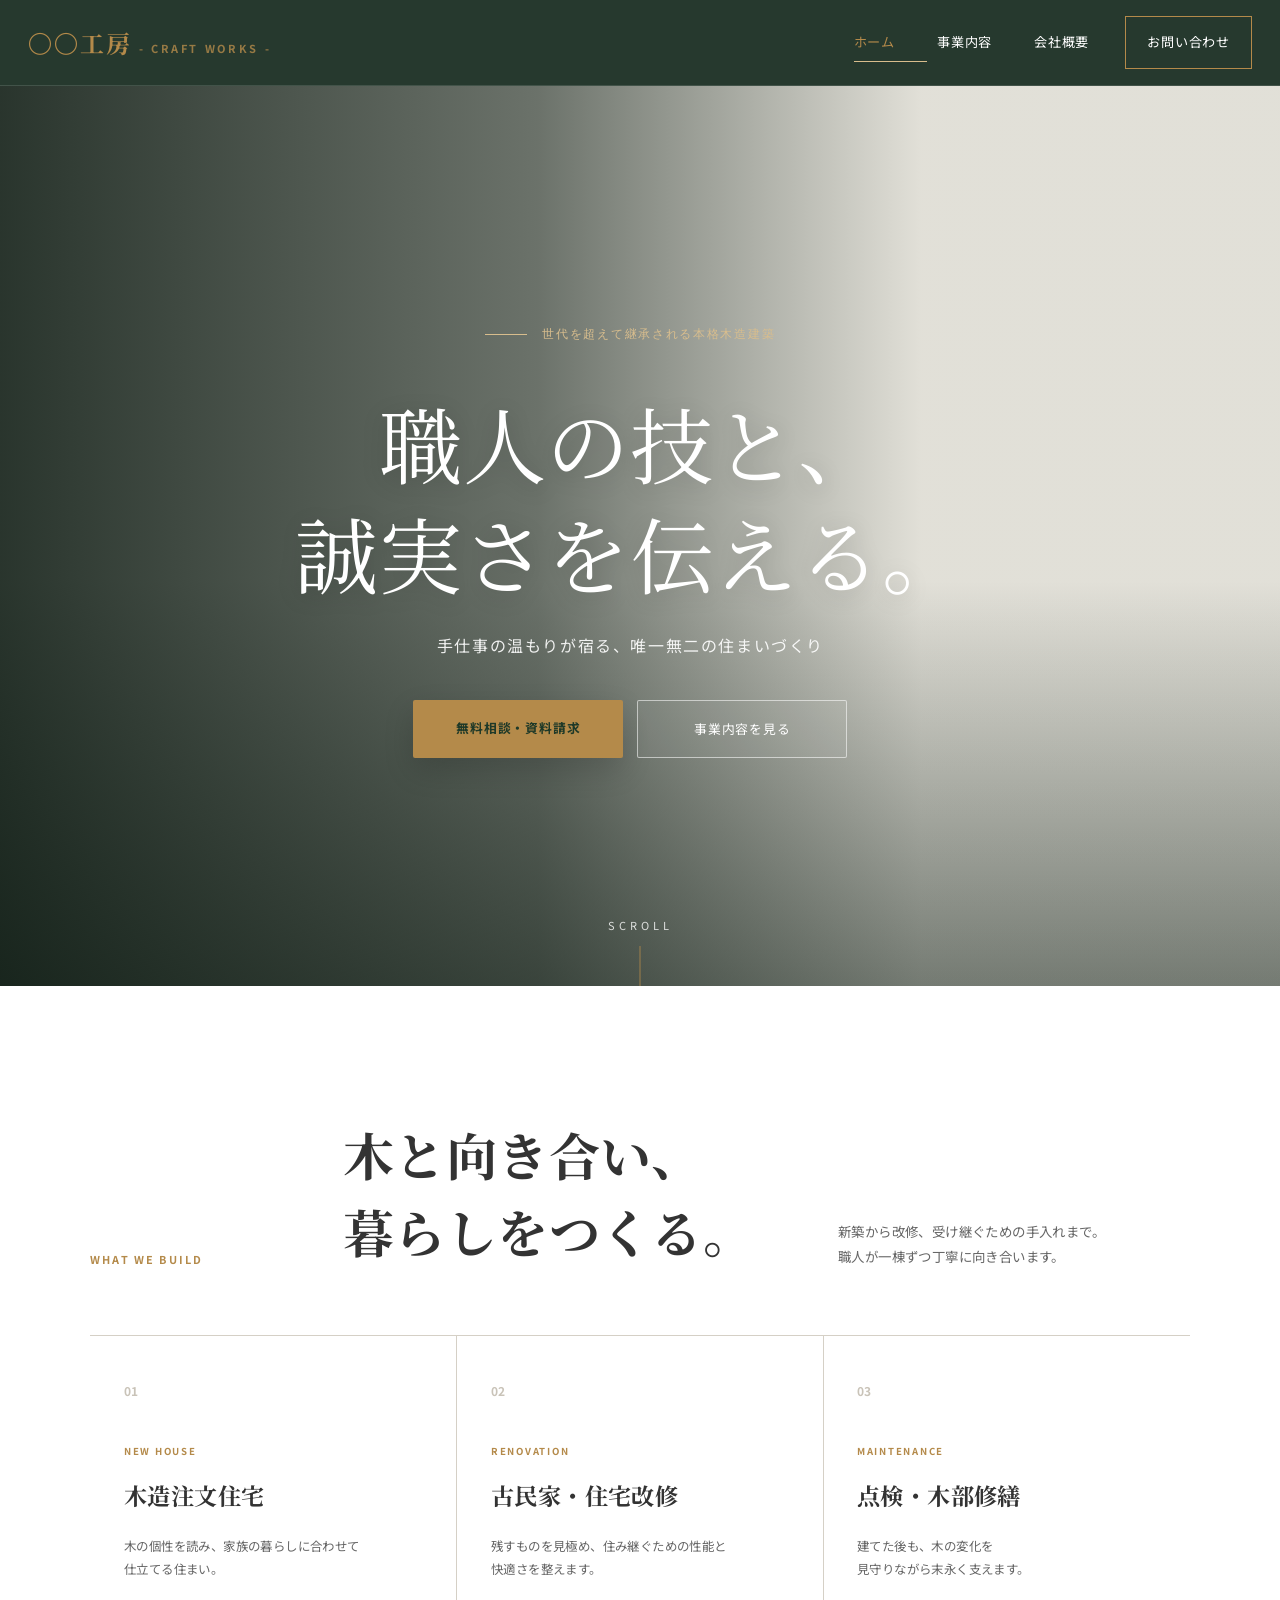
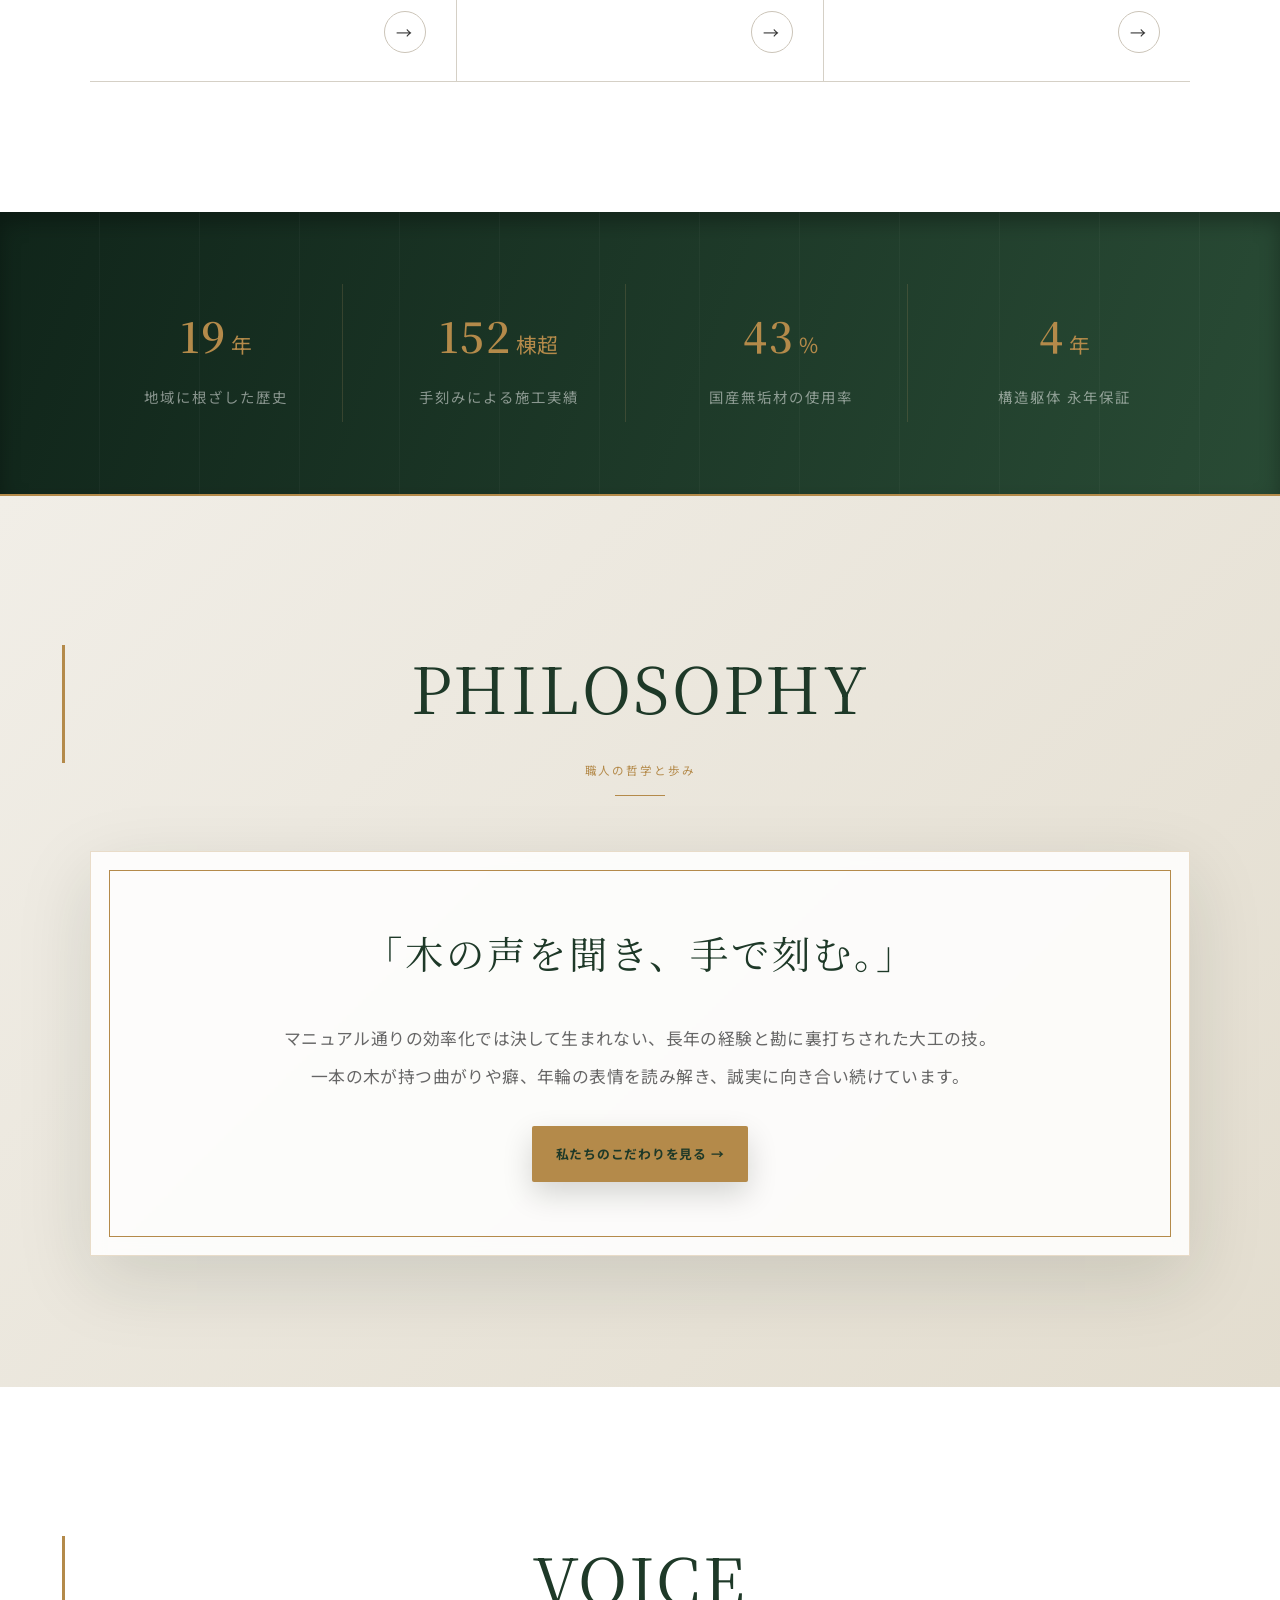
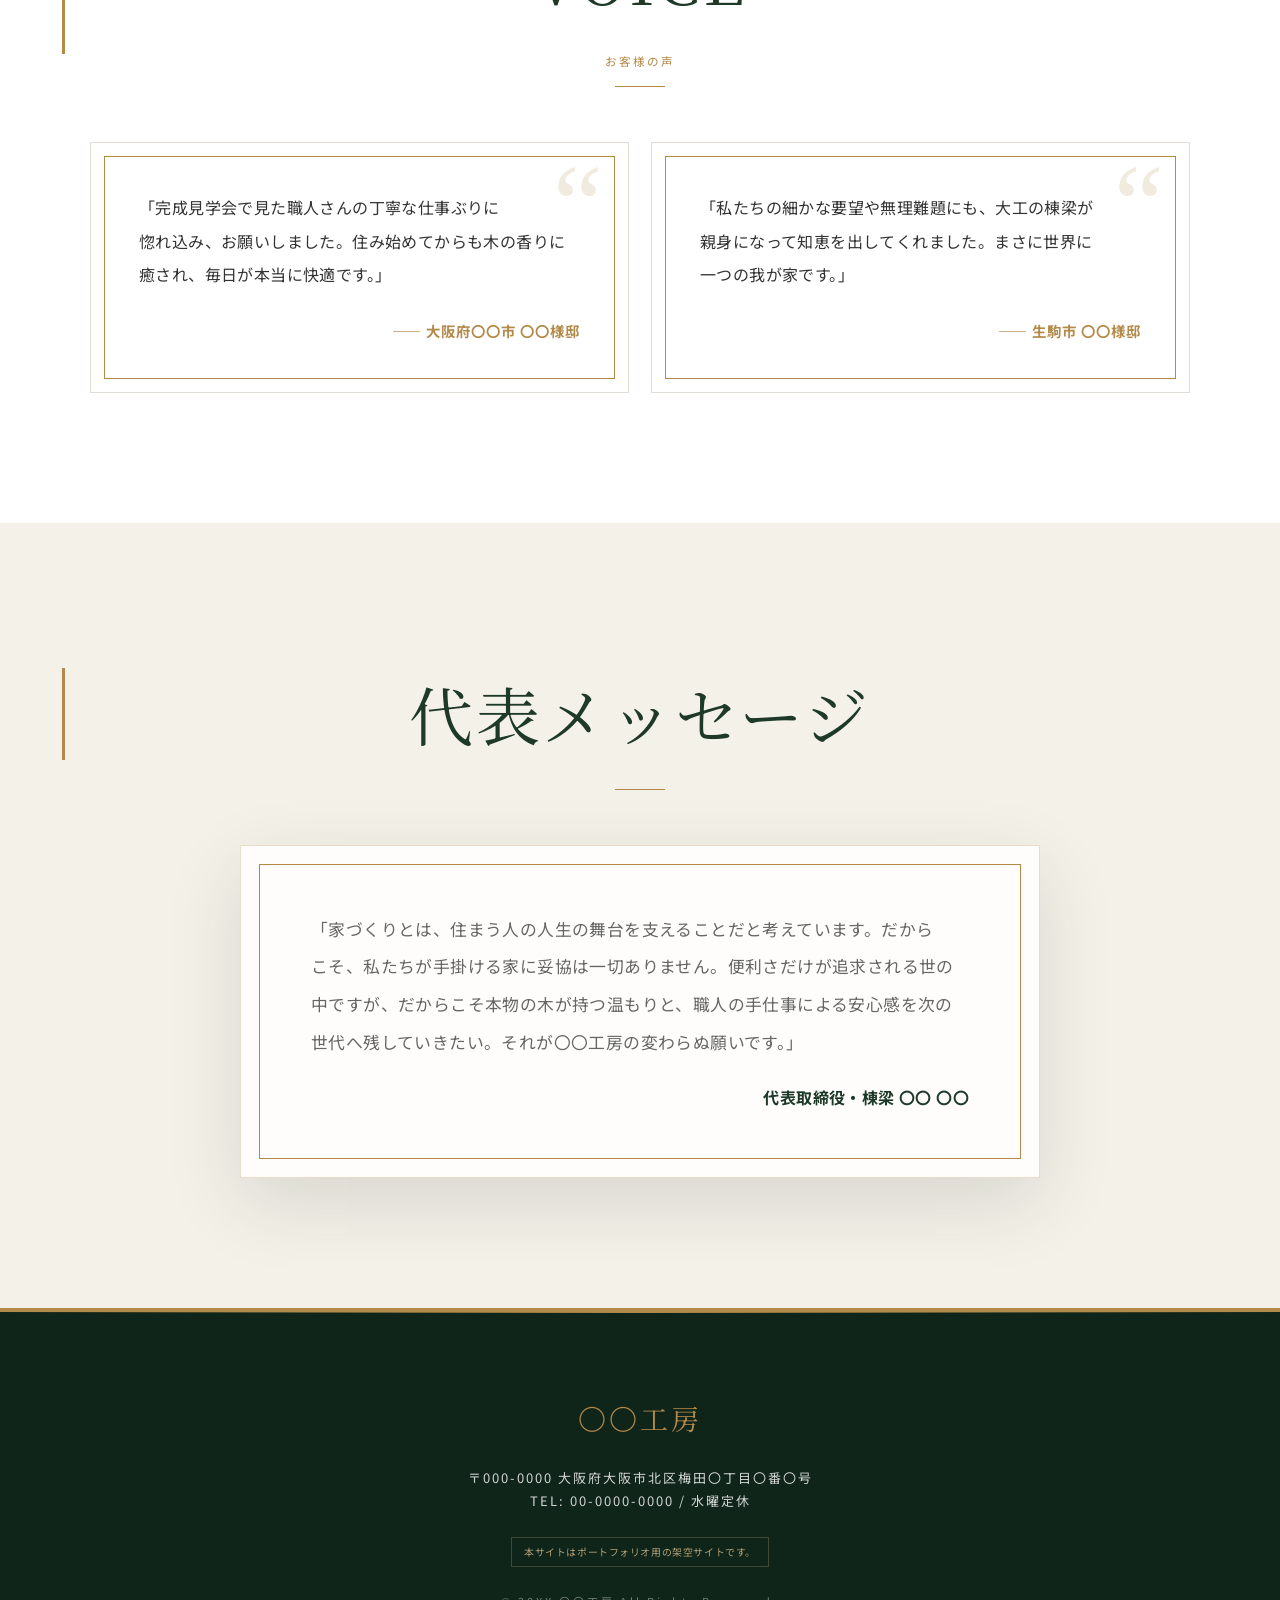
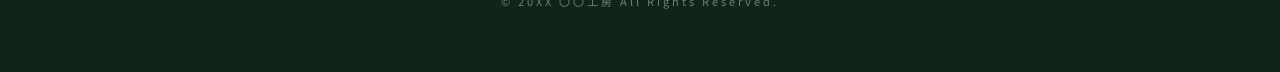
==== commit 1ec9c15d: "トップ事業案内のスマホ余白を調整" ====
--- a/index.html
+++ b/index.html
@@ -6,7 +6,7 @@
     <meta name="description" content="関西の木造建築・注文住宅。職人の手仕事と国産無垢材で、世代を超えて住み継ぐ家をつくります。">
     <title>〇〇工房 | 職人の技と誠実さを伝える本格木造建築</title>
     <link rel="preconnect" href="https://fonts.googleapis.com"><link rel="preconnect" href="https://fonts.gstatic.com" crossorigin><link href="https://fonts.googleapis.com/css2?family=Noto+Sans+JP:wght@400;500;600;700&family=Noto+Serif+JP:wght@500;600;700&display=swap" rel="stylesheet"><link rel="icon" href="favicon-craft.svg" type="image/svg+xml">
-    <link rel="stylesheet" href="style.css?v=modern-craft2">
+    <link rel="stylesheet" href="style.css?v=mobile-fixes3">
 <meta property="og:type" content="website"><meta property="og:title" content="〇〇工房 | 職人の技と誠実さを伝える本格木造建築"><meta property="og:description" content="木を読み、手で刻む。関西の職人がつくる、世代を超えて住み継ぐ木の家。"><meta property="og:url" content="https://pan1535ipad.github.io/syokunin-sample1/"><meta property="og:image" content="https://pan1535ipad.github.io/syokunin-sample1/assets/craftsman-hero.jpg"><meta name="twitter:card" content="summary_large_image"></head>
 <body>
     <div id="loader" class="loader-container">
--- a/style.css
+++ b/style.css
@@ -330,3 +330,18 @@
 h1,h2,h3,.lead,.catch,.copy{text-wrap:balance;overflow-wrap:normal;word-break:normal}
 p,li,dt,dd,figcaption{text-wrap:pretty;overflow-wrap:break-word;word-break:normal}
 @supports (word-break:auto-phrase){h1,h2,h3,.lead,.catch,.copy,p,li,dt,dd,figcaption{word-break:auto-phrase}}
+
+
+/* Contemporary hero and semantic mobile headings */
+.semantic-heading>span{display:inline}
+@media(max-width:600px){
+  .semantic-heading .desktop-break{display:none}
+  .semantic-heading>span{display:block;width:max-content;max-width:100%;white-space:nowrap}
+  .hero{background-position:58% center!important}
+  .hero-overlay{background:linear-gradient(180deg,rgba(8,22,14,.12) 8%,rgba(8,22,14,.42) 48%,rgba(8,22,14,.9) 100%)}
+  .hero-text{align-self:flex-end;margin-bottom:72px;text-align:left}
+  .hero-heading{font-size:clamp(2.3rem,10.5vw,2.8rem)!important;line-height:1.45!important;letter-spacing:.01em!important}
+  .service-heading{font-size:clamp(2rem,9vw,2.35rem)!important;line-height:1.5!important}
+  .sub-heading,.contact-heading{font-size:clamp(2.15rem,10vw,2.7rem)!important;line-height:1.5!important}
+  .sub-heading>span+span::before,.contact-heading>span+span::before{content:""}
+}
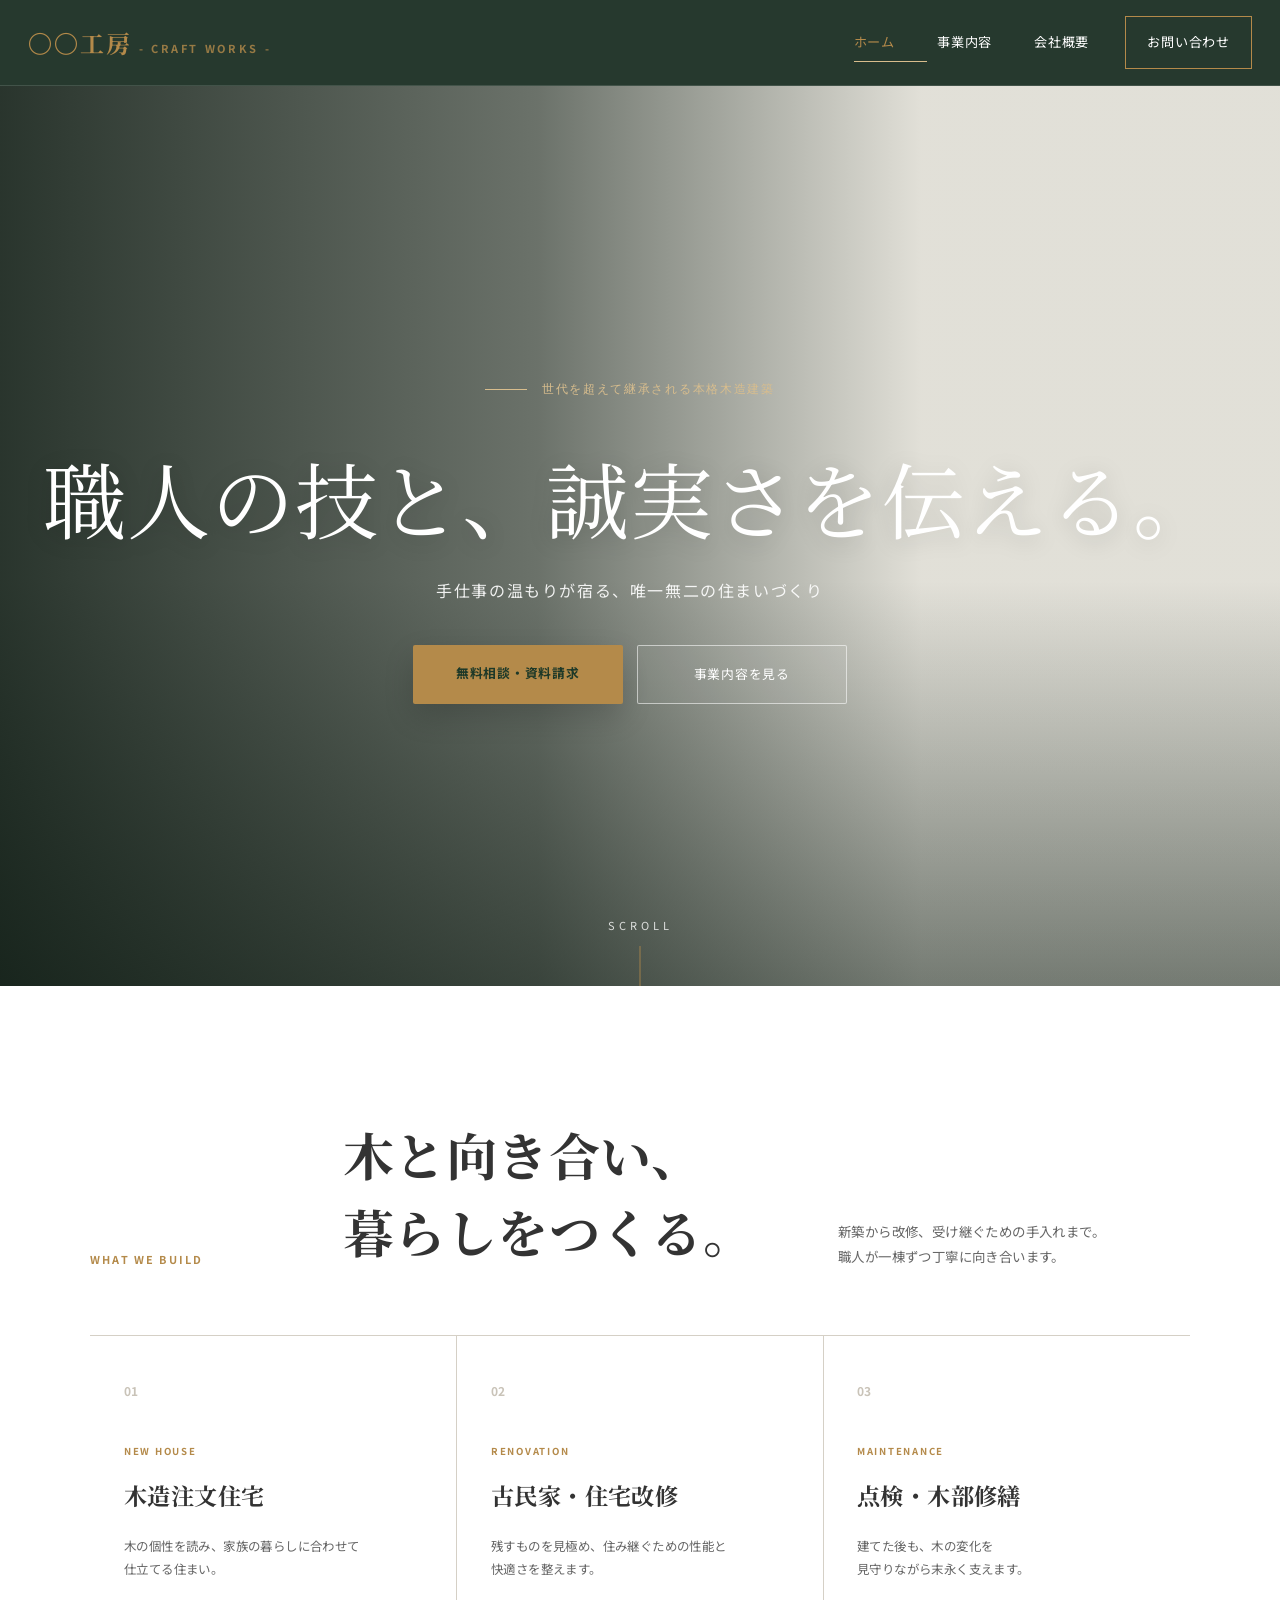
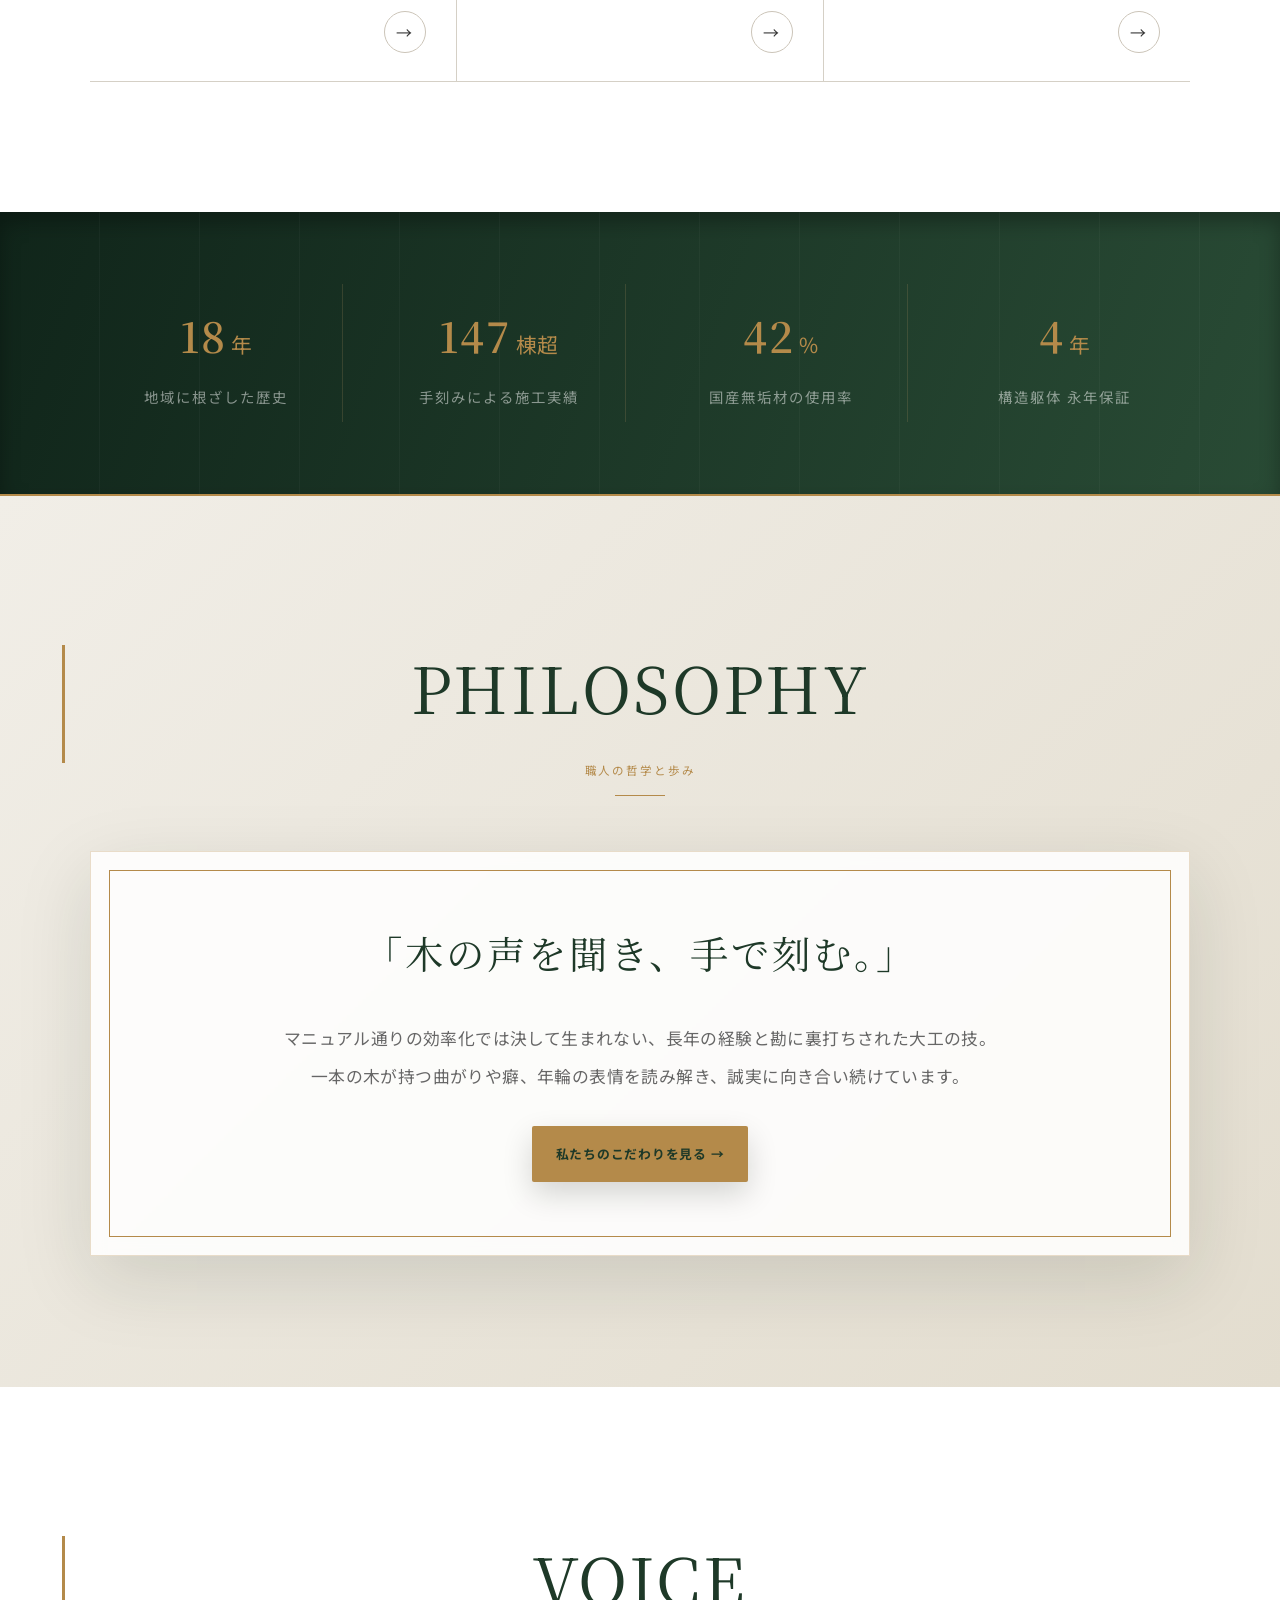
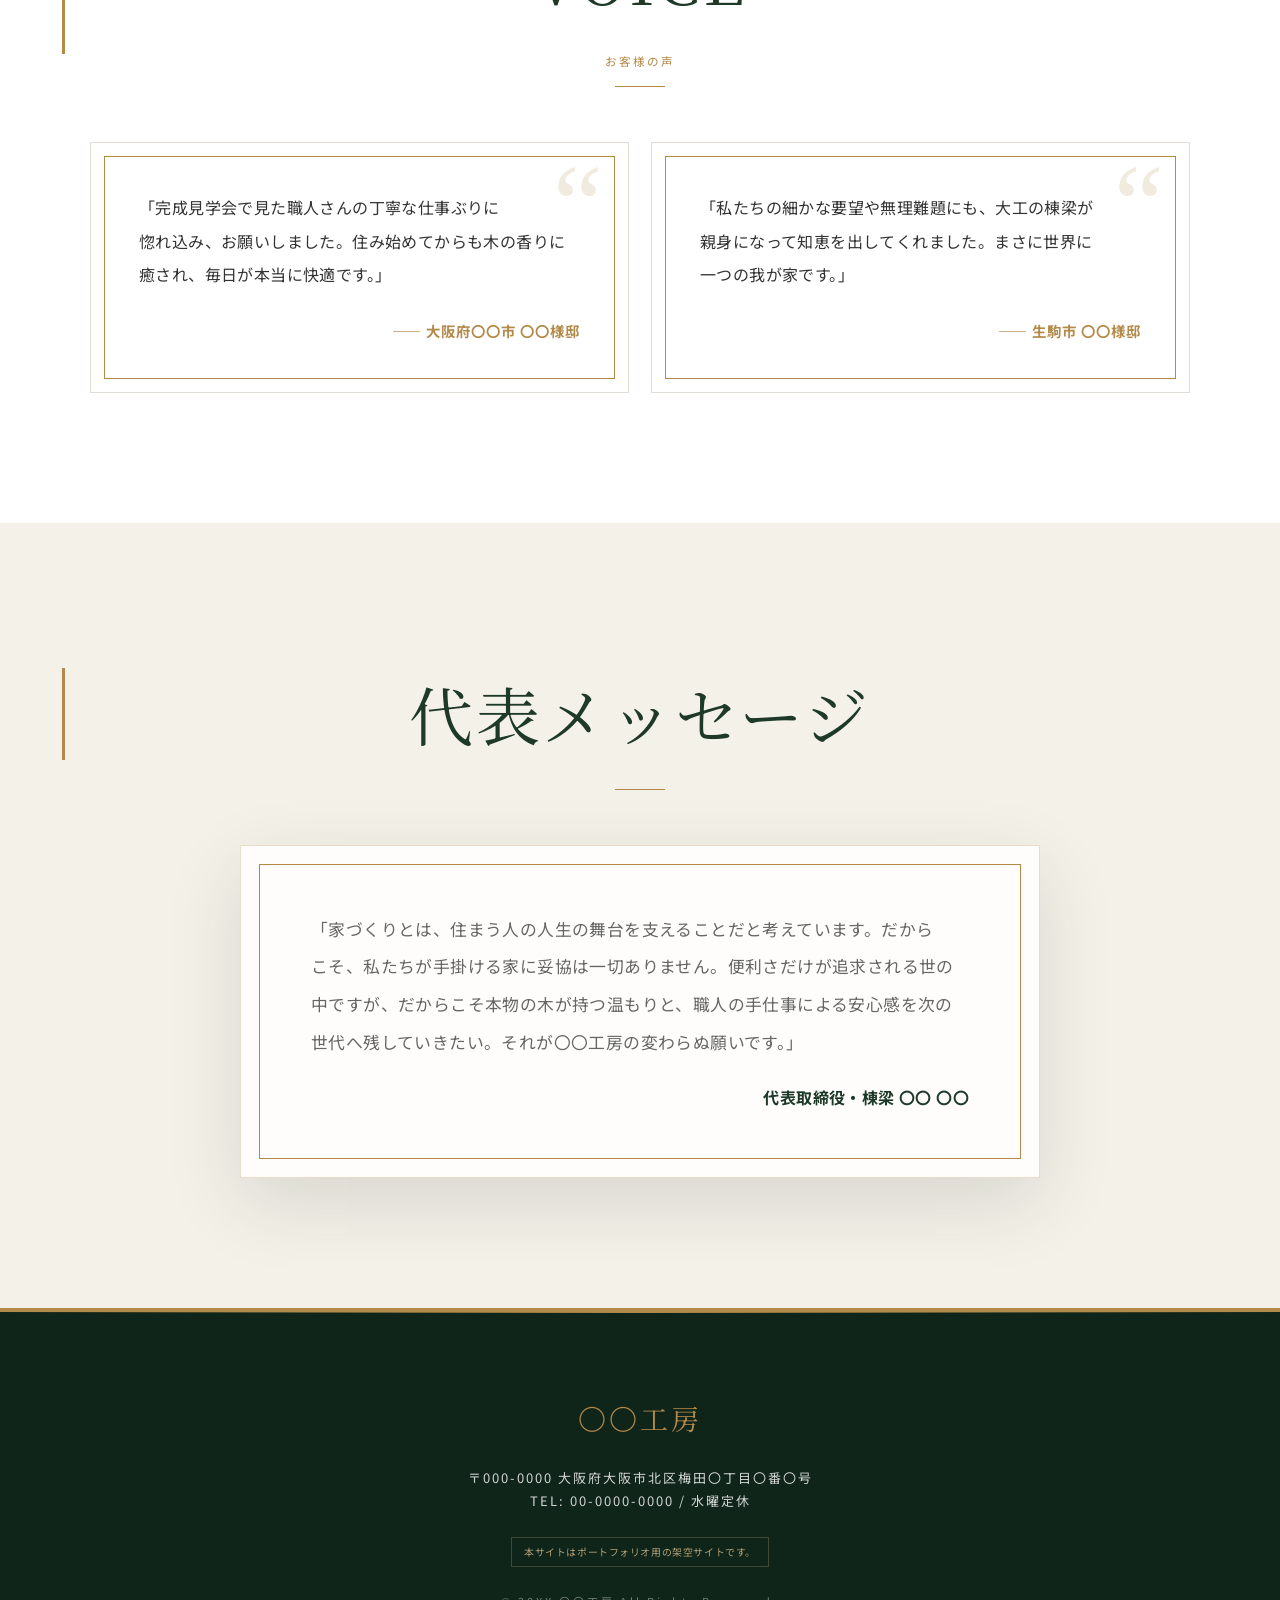
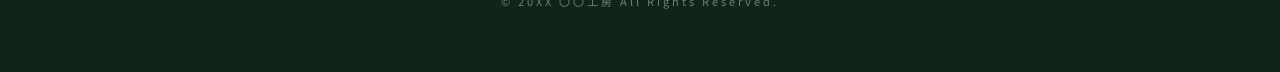
==== commit 14915829: "Apply approved phrase boundaries to craftsman headings" ====
--- a/index.html
+++ b/index.html
@@ -6,7 +6,7 @@
     <meta name="description" content="関西の木造建築・注文住宅。職人の手仕事と国産無垢材で、世代を超えて住み継ぐ家をつくります。">
     <title>〇〇工房 | 職人の技と誠実さを伝える本格木造建築</title>
     <link rel="preconnect" href="https://fonts.googleapis.com"><link rel="preconnect" href="https://fonts.gstatic.com" crossorigin><link href="https://fonts.googleapis.com/css2?family=Noto+Sans+JP:wght@400;500;600;700&family=Noto+Serif+JP:wght@500;600;700&display=swap" rel="stylesheet"><link rel="icon" href="favicon-craft.svg" type="image/svg+xml">
-    <link rel="stylesheet" href="style.css?v=mobile-fixes3">
+    <link rel="stylesheet" href="style.css?v=phrase-wrap1">
 <meta property="og:type" content="website"><meta property="og:title" content="〇〇工房 | 職人の技と誠実さを伝える本格木造建築"><meta property="og:description" content="木を読み、手で刻む。関西の職人がつくる、世代を超えて住み継ぐ木の家。"><meta property="og:url" content="https://pan1535ipad.github.io/syokunin-sample1/"><meta property="og:image" content="https://pan1535ipad.github.io/syokunin-sample1/assets/craftsman-hero.jpg"><meta name="twitter:card" content="summary_large_image"></head>
 <body>
     <div id="loader" class="loader-container">
@@ -32,7 +32,7 @@
             <div class="hero-overlay"></div>
             <div class="hero-text fade-in">
                 <span class="hero-sub">世代を超えて継承される本格木造建築</span>
-                <h1 class="semantic-heading hero-heading"><span>職人の技と、</span><br class="desktop-break"><span>誠実さを伝える。</span></h1>
+                <h1 class="phrase-heading semantic-heading hero-heading"><span class="phrase-unit">職人の</span><wbr><span class="phrase-unit">技と、</span><wbr><span class="phrase-unit">誠実さを</span><wbr><span class="phrase-unit">伝える。</span></h1>
                 <p>手仕事の温もりが宿る、唯一無二の住まいづくり</p>
                 <div class="hero-btns">
                     <a href="contact.html" class="btn-primary">無料相談・資料請求</a>
@@ -42,7 +42,7 @@
             <div class="scroll-down"><span>SCROLL</span><div class="scroll-line"></div></div>
         </section>
 
-        <section class="home-services"><div class="container"><div class="home-services-head fade-in"><p>WHAT WE BUILD</p><h2 class="semantic-heading service-heading"><span>木と向き合い、</span><br class="desktop-break"><span>暮らしをつくる。</span></h2><span>新築から改修、受け継ぐための手入れまで。<br>職人が一棟ずつ丁寧に向き合います。</span></div><div class="home-service-grid"><a href="business.html" class="home-service-card fade-in"><b>01</b><small>NEW HOUSE</small><h3>木造注文住宅</h3><p>木の個性を読み、家族の暮らしに合わせて仕立てる住まい。</p><i>→</i></a><a href="business.html" class="home-service-card fade-in"><b>02</b><small>RENOVATION</small><h3>古民家・住宅改修</h3><p><span class="sp-line">残すものを見極め、</span><span class="sp-line">住み継ぐための性能と快適さを整えます。</span></p><i>→</i></a><a href="business.html" class="home-service-card fade-in"><b>03</b><small>MAINTENANCE</small><h3>点検・木部修繕</h3><p>建てた後も、木の変化を見守りながら末永く支えます。</p><i>→</i></a></div></div></section>
+        <section class="home-services"><div class="container"><div class="home-services-head fade-in"><p>WHAT WE BUILD</p><h2 class="phrase-heading semantic-heading service-heading"><span class="phrase-unit">木と</span><wbr><span class="phrase-unit">向き合い、</span><wbr><span class="phrase-unit">暮らしを</span><wbr><span class="phrase-unit">つくる。</span></h2><span>新築から改修、受け継ぐための手入れまで。<br>職人が一棟ずつ丁寧に向き合います。</span></div><div class="home-service-grid"><a href="business.html" class="home-service-card fade-in"><b>01</b><small>NEW HOUSE</small><h3 class="phrase-heading"><span class="phrase-unit">木造注文</span><wbr><span class="phrase-unit">住宅</span></h3><p>木の個性を読み、家族の暮らしに合わせて仕立てる住まい。</p><i>→</i></a><a href="business.html" class="home-service-card fade-in"><b>02</b><small>RENOVATION</small><h3 class="phrase-heading"><span class="phrase-unit">古民家・</span><wbr><span class="phrase-unit">住宅改修</span></h3><p><span class="sp-line">残すものを見極め、</span><span class="sp-line">住み継ぐための性能と快適さを整えます。</span></p><i>→</i></a><a href="business.html" class="home-service-card fade-in"><b>03</b><small>MAINTENANCE</small><h3 class="phrase-heading"><span class="phrase-unit">点検・</span><wbr><span class="phrase-unit">木部修繕</span></h3><p>建てた後も、木の変化を見守りながら末永く支えます。</p><i>→</i></a></div></div></section>
 
         <section class="stats-section">
             <div class="container stats-grid">
@@ -55,9 +55,9 @@
 
         <section class="section philosophy-section">
             <div class="container">
-                <h2 class="sec-title fade-in">PHILOSOPHY<span>職人の哲学と歩み</span></h2>
+                <h2 class="sec-title fade-in">PHILOSOPHY<span class="phrase-heading"><span class="phrase-unit">職人の</span><wbr><span class="phrase-unit">哲学と</span><wbr><span class="phrase-unit">歩み</span></span></h2>
                 <div class="philosophy-box fade-in">
-                    <p class="philosophy-lead">「木の声を聞き、手で刻む。」</p>
+                    <p class="philosophy-lead phrase-heading"><span class="phrase-unit">「木の声を</span><wbr><span class="phrase-unit">聞き、</span><wbr><span class="phrase-unit">手で刻む。」</span></p>
                     <p class="philosophy-desc">マニュアル通りの効率化では決して生まれない、長年の経験と勘に裏打ちされた大工の技。<br>一本の木が持つ曲がりや癖、年輪の表情を読み解き、誠実に向き合い続けています。</p>
                     <div style="margin-top: 30px;"><a href="business.html" class="btn-primary" style="display:inline-block;">私たちのこだわりを見る →</a></div>
                 </div>
@@ -66,7 +66,7 @@
 
         <section class="section voice-section">
             <div class="container">
-                <h2 class="sec-title fade-in">VOICE<span>お客様の声</span></h2>
+                <h2 class="sec-title fade-in">VOICE<span class="phrase-heading"><span class="phrase-unit">お客様の</span><wbr><span class="phrase-unit">声</span></span></h2>
                 <div class="voice-grid">
                     <div class="voice-card fade-in">
                         <p class="voice-text"><span class="sp-line">「完成見学会で見た職人さんの</span><span class="sp-line">丁寧な仕事ぶりに惚れ込み、</span><span class="sp-line">お願いしました。</span><span class="sp-line">住み始めてからも木の香りに癒され、</span><span class="sp-line">毎日が本当に快適です。」</span></p>
@@ -82,7 +82,7 @@
         
         <section class="section" style="background: var(--bg-color);">
             <div class="container text-center fade-in">
-                <h2 class="sec-title">代表メッセージ</h2>
+                <h2 class="phrase-heading sec-title"><span class="phrase-unit">代表</span><wbr><span class="phrase-unit">メッセージ</span></h2>
                 <div class="philosophy-box" style="max-width: 800px; margin: 0 auto; text-align: left;">
                     <p class="philosophy-desc" style="margin-bottom: 20px;">
                         「家づくりとは、住まう人の人生の舞台を支えることだと考えています。だからこそ、私たちが手掛ける家に妥協は一切ありません。便利さだけが追求される世の中ですが、だからこそ本物の木が持つ温もりと、職人の手仕事による安心感を次の世代へ残していきたい。それが〇〇工房の変わらぬ願いです。」
@@ -102,6 +102,6 @@
             <p class="copyright">&copy; 20XX 〇〇工房 All Rights Reserved.</p>
         </div>
     </footer>
-    <script src="script.js"></script>
+    <script src="script.js?v=phrase-wrap1"></script>
 </body>
 </html>
--- a/style.css
+++ b/style.css
@@ -345,3 +345,24 @@
   .sub-heading,.contact-heading{font-size:clamp(2.15rem,10vw,2.7rem)!important;line-height:1.5!important}
   .sub-heading>span+span::before,.contact-heading>span+span::before{content:""}
 }
+
+
+/* Mobile alignment, filter tabs and gallery headings */
+.gallery-heading>span{display:inline}
+@media(max-width:600px){
+  .home-services>.container{width:100%;padding-left:20px;padding-right:20px}
+  .home-services-head{width:100%;padding:0;margin-left:0;margin-right:0}
+  .home-service-grid{width:100%;margin-left:0;margin-right:0}
+
+  .filter-buttons{width:100%;max-width:100%;justify-content:flex-start;gap:10px;padding:0 0 12px;overflow-x:auto;scrollbar-width:none;overscroll-behavior-x:contain}
+  .filter-buttons::-webkit-scrollbar{display:none}
+  .filter-btn{flex:0 0 auto;min-width:max-content;padding:12px 22px;white-space:nowrap;word-break:keep-all}
+
+  .gallery-heading>span{display:block;width:max-content;max-width:100%;white-space:nowrap}
+  .gallery-info h3{font-size:clamp(1.05rem,5vw,1.2rem);line-height:1.7}
+}
+
+/* Approved phrase units inherit the existing heading typography. */
+.phrase-heading{white-space:normal!important;text-wrap:wrap!important;word-break:normal;overflow-wrap:normal;min-width:0}
+.phrase-heading>.phrase-unit{display:inline-block!important;width:auto!important;max-width:none!important;white-space:nowrap!important;text-wrap:nowrap!important;word-break:normal;overflow-wrap:normal;font:inherit;color:inherit;letter-spacing:inherit;text-transform:inherit;margin:0}
+.phrase-heading>wbr{display:inline}
